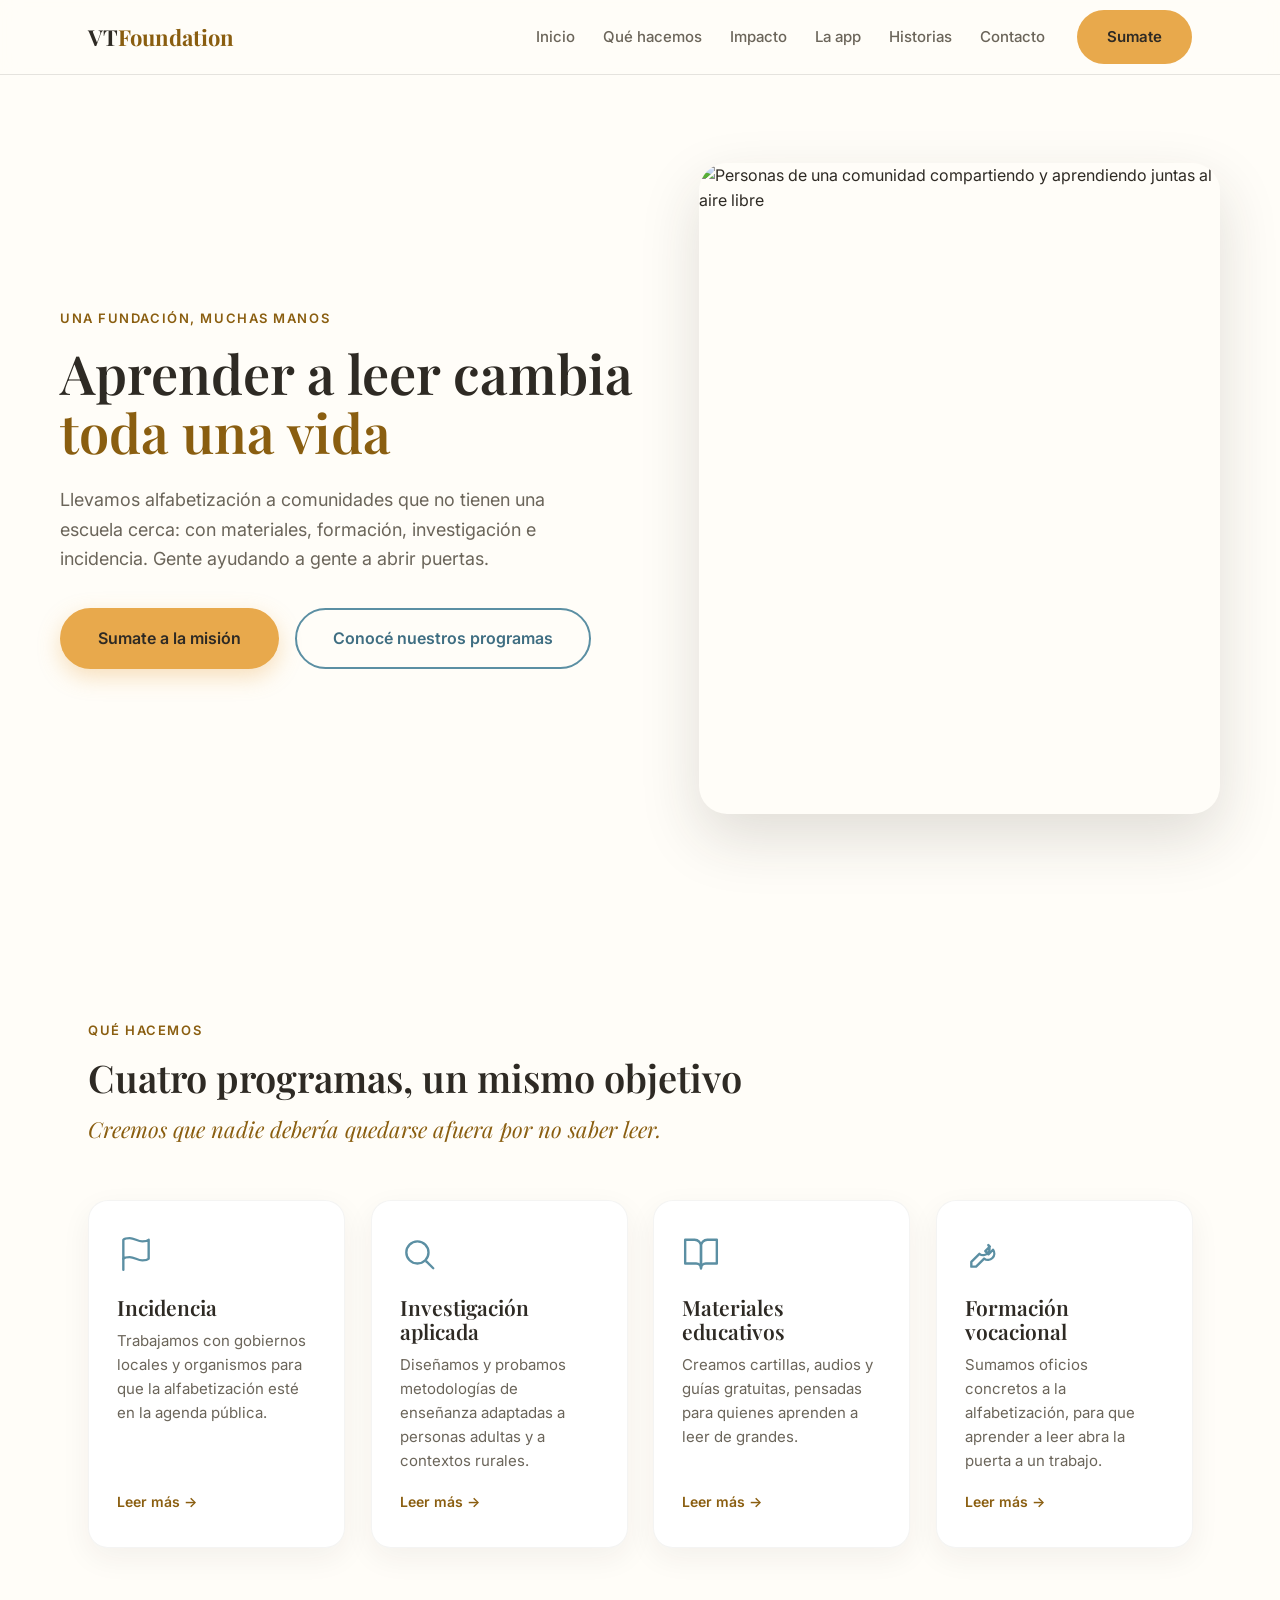
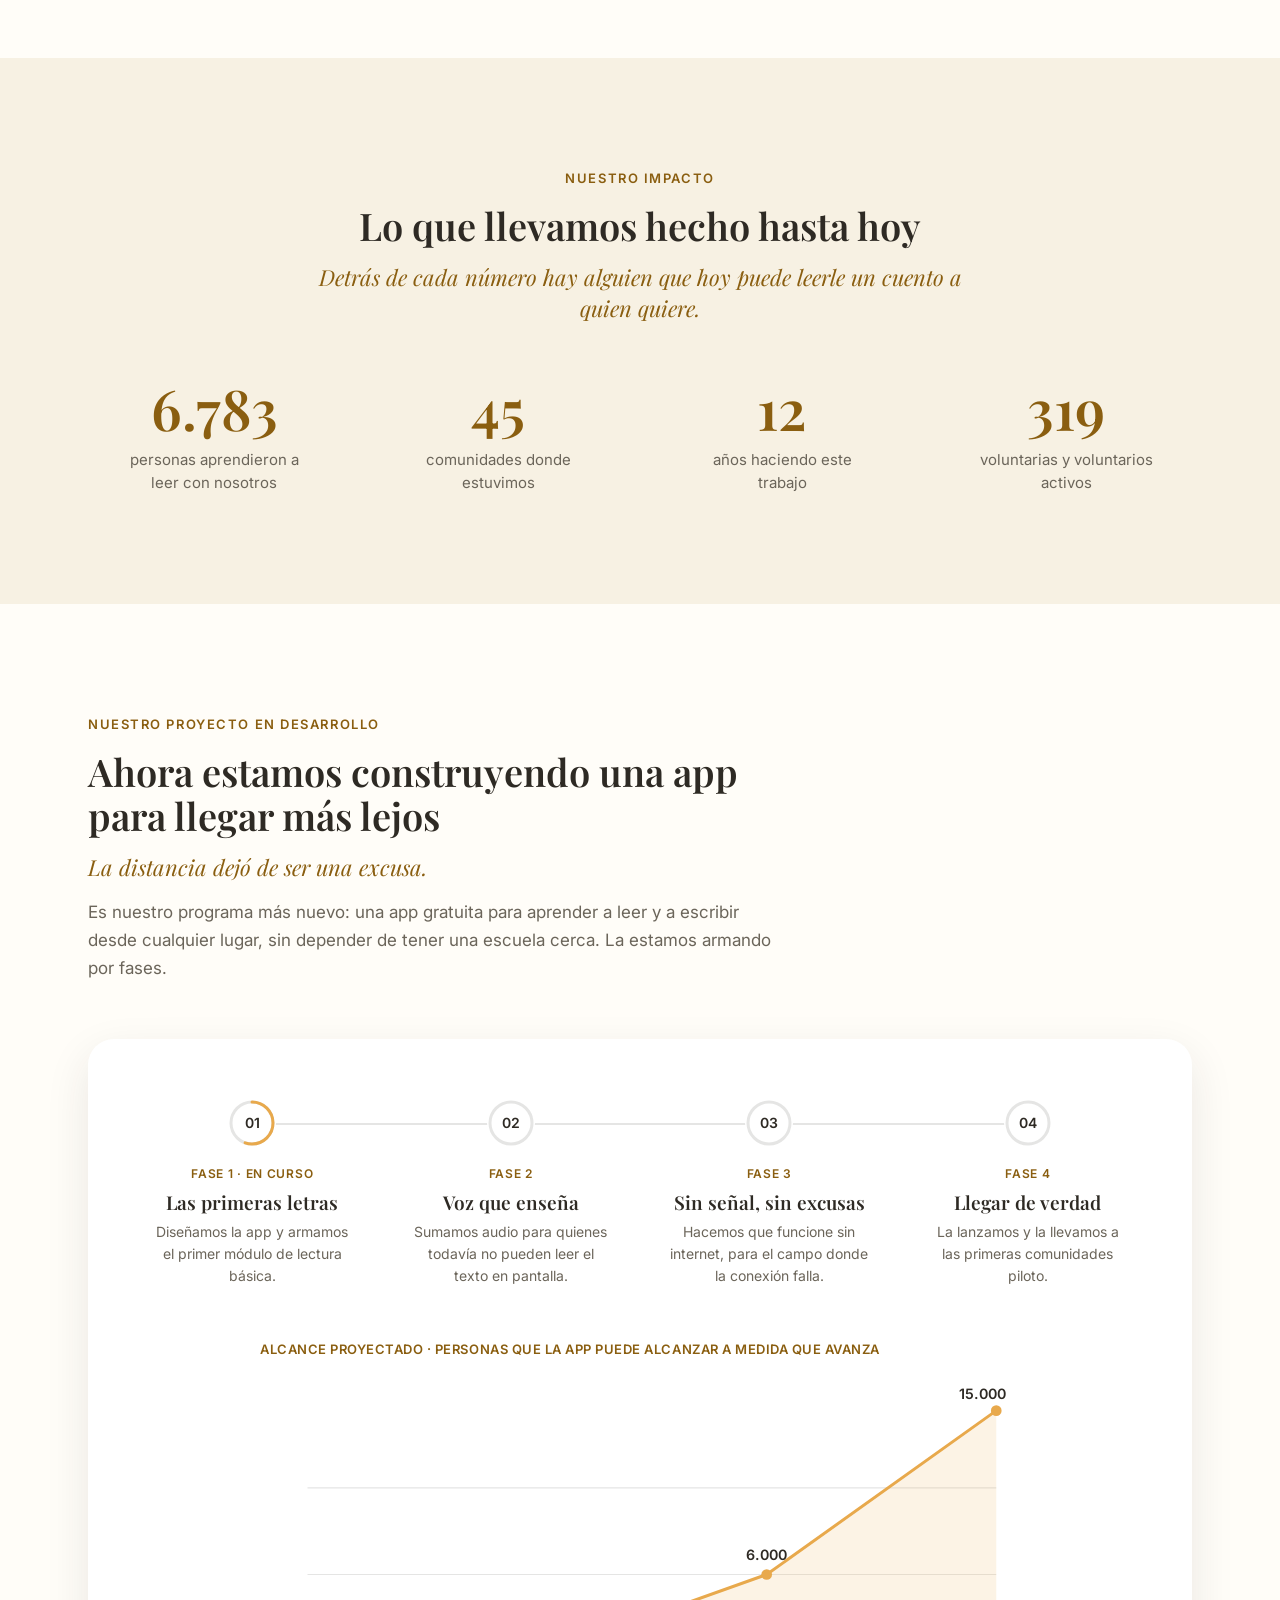
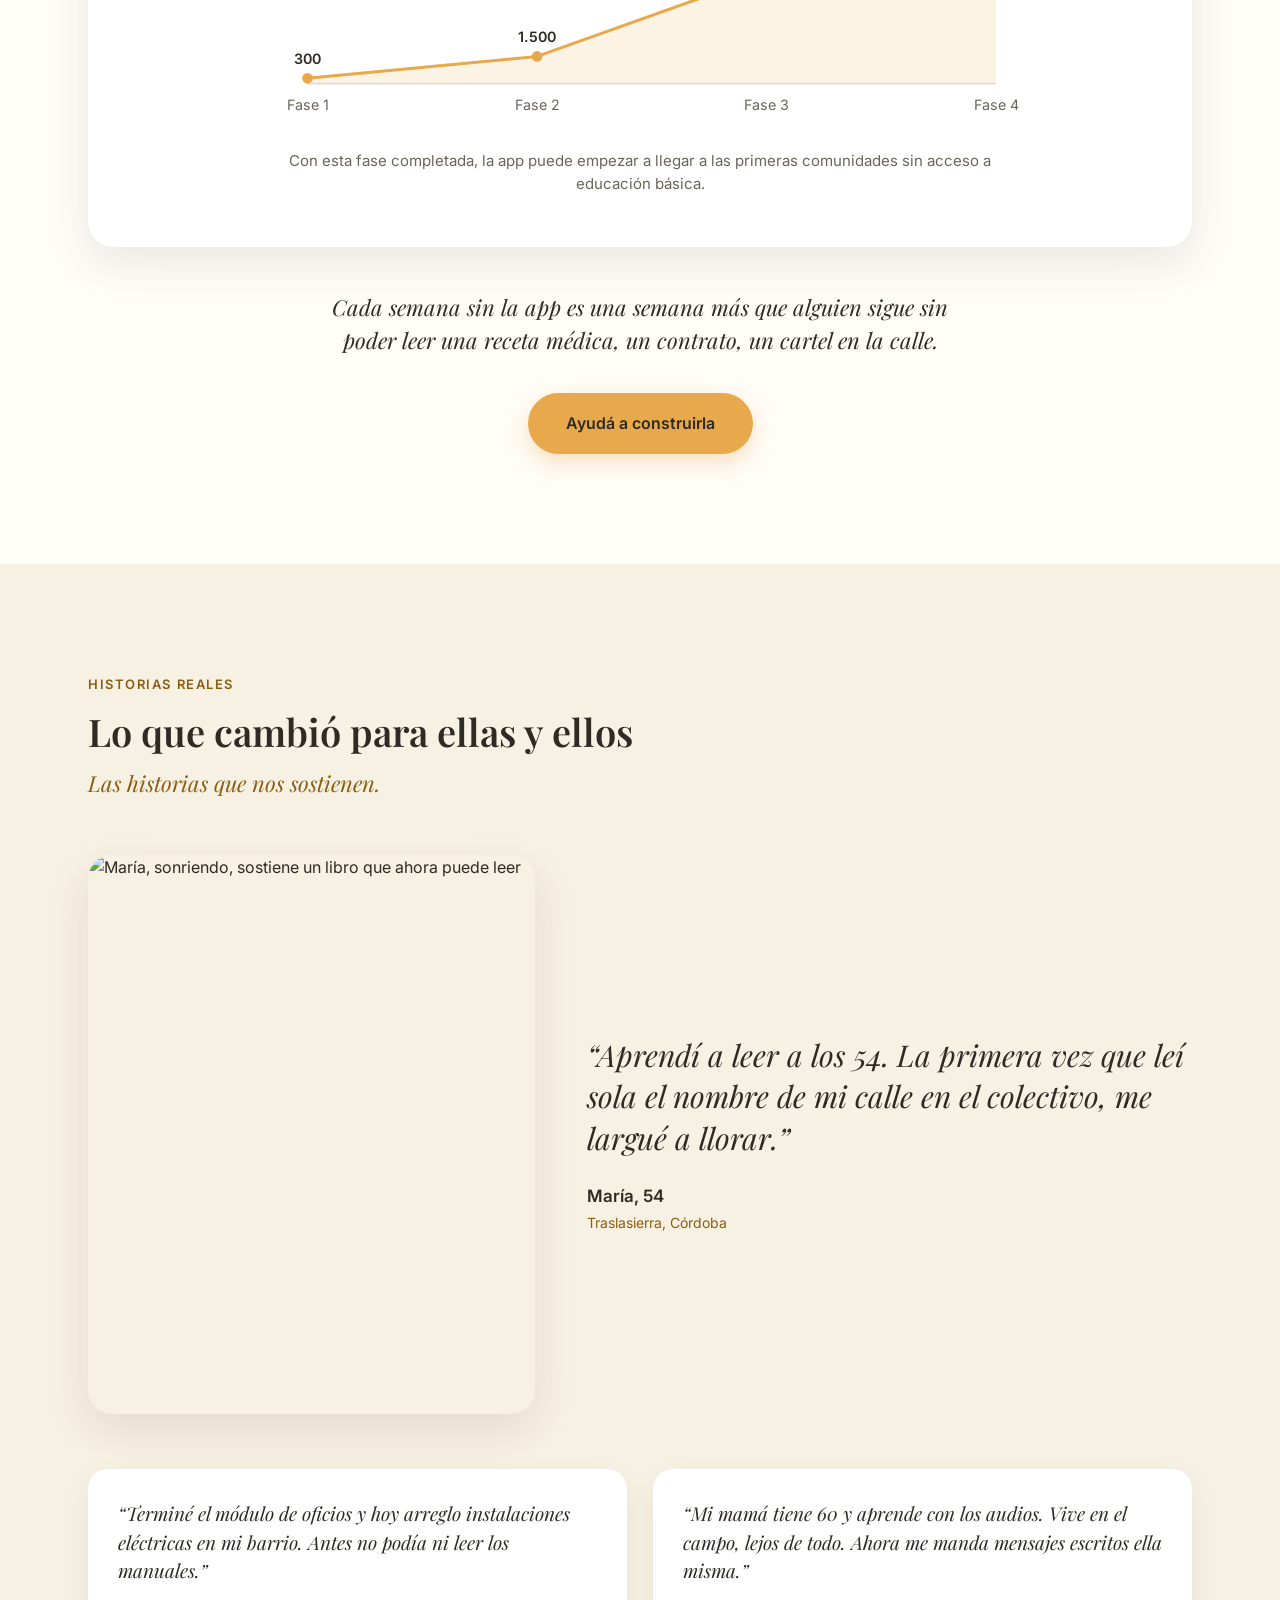
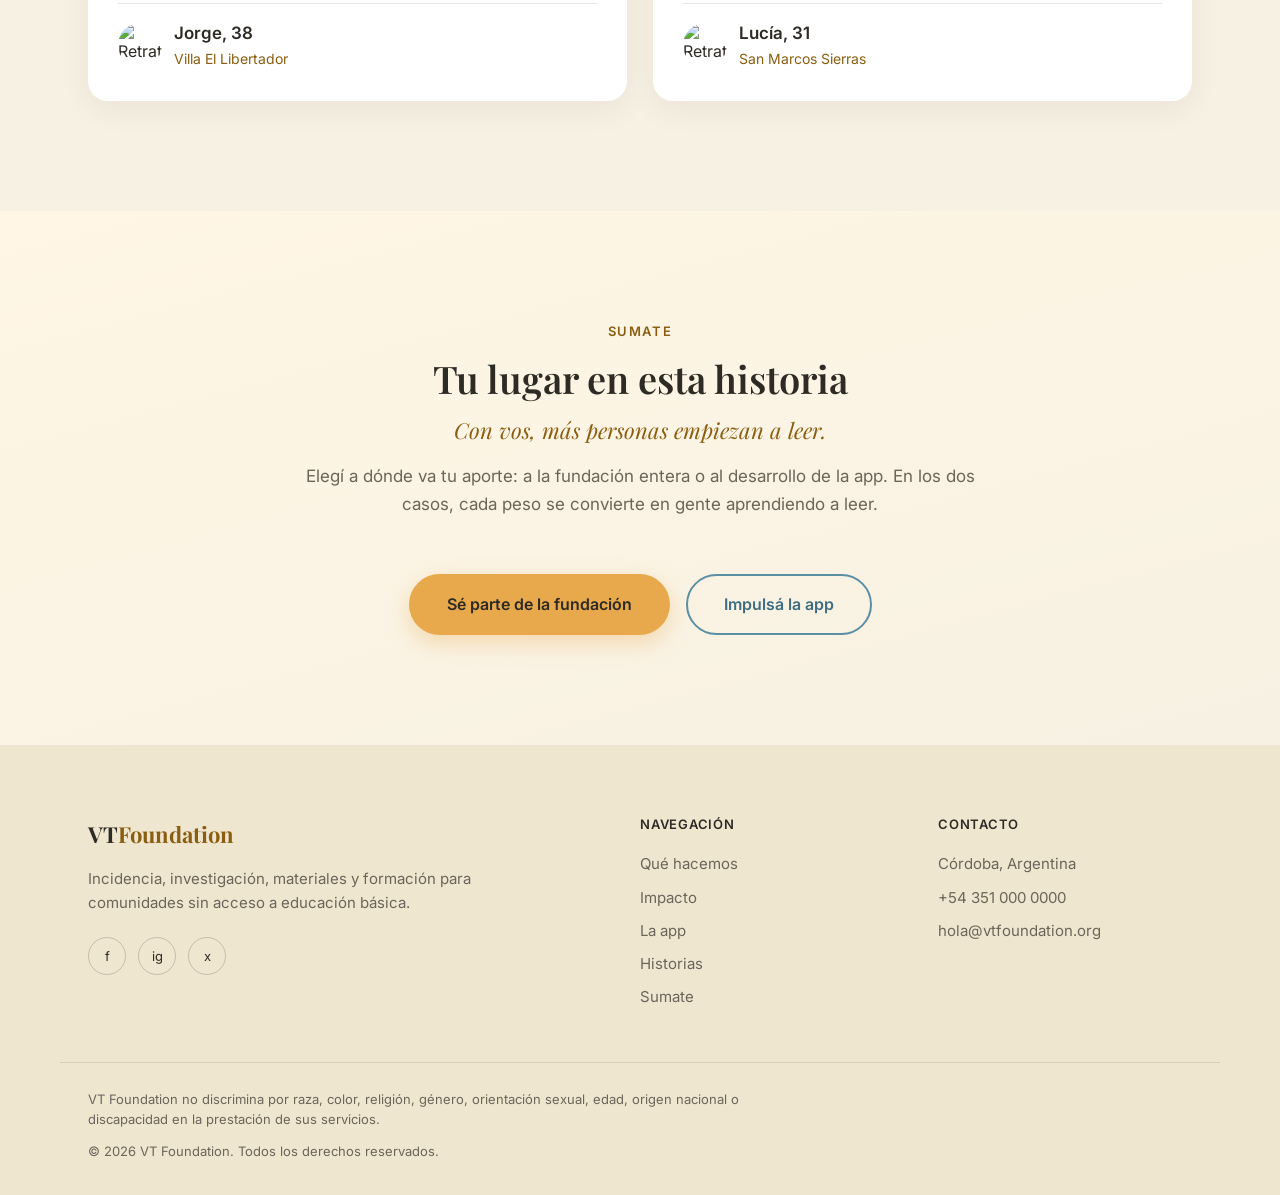
==== index.html @ 9e208f66 "commito disenio" ====
<!DOCTYPE html>
<html lang="es">
<head>
<meta charset="UTF-8">
<meta name="viewport" content="width=device-width, initial-scale=1.0">
<title>VT Foundation — Aprender a leer cambia toda una vida</title>
<link rel="preconnect" href="https://fonts.googleapis.com">
<link rel="preconnect" href="https://fonts.gstatic.com" crossorigin>
<link href="https://fonts.googleapis.com/css2?family=Playfair+Display:ital,wght@0,500;0,600;0,700;1,500;1,600&family=Inter:wght@400;500;600;700&display=swap" rel="stylesheet">
<link rel="stylesheet" href="style.css">
</head>
<body>

<header class="site-header">
  <div class="wrap header-inner">
    <a href="#inicio" class="logo">VT<span>Foundation</span></a>
    <nav class="main-nav">
      <a href="#inicio">Inicio</a>
      <a href="#que-hacemos">Qué hacemos</a>
      <a href="#impacto">Impacto</a>
      <a href="#app">La app</a>
      <a href="#historias">Historias</a>
      <a href="#contacto">Contacto</a>
    </nav>
    <a href="donar.html" class="btn btn-donate">Sumate</a>
    <button class="nav-toggle" aria-label="Abrir menú">☰</button>
  </div>
</header>

<main>

  <!-- 1 · HERO -->
  <section class="hero" id="inicio">
    <div class="wrap hero-inner">
      <div class="hero-text">
        <p class="eyebrow">una fundación, muchas manos</p>
        <h1>Aprender a leer cambia <span class="accent">toda una vida</span></h1>
        <p class="hero-sub">Llevamos alfabetización a comunidades que no tienen una escuela cerca: con materiales, formación, investigación e incidencia. Gente ayudando a gente a abrir puertas.</p>
        <div class="hero-actions">
          <a href="donar.html" class="btn btn-primary btn-lg">Sumate a la misión</a>
          <a href="#que-hacemos" class="btn btn-ghost btn-lg">Conocé nuestros programas</a>
        </div>
      </div>
      <div class="hero-media">
        <img src="https://images.unsplash.com/photo-1488521787991-ed7bbaae773c?auto=format&fit=crop&w=1100&q=80"
             alt="Personas de una comunidad compartiendo y aprendiendo juntas al aire libre">
      </div>
    </div>
  </section>

  <!-- 2 · LOS 4 PILARES -->
  <section class="section programs" id="que-hacemos">
    <div class="wrap">
      <div class="section-head" data-reveal>
        <p class="eyebrow">qué hacemos</p>
        <h2>Cuatro programas, un mismo objetivo</h2>
        <p class="section-affirm">Creemos que nadie debería quedarse afuera por no saber leer.</p>
      </div>

      <div class="card-grid">
        <article class="card c-incidencia" data-reveal>
          <span class="card-icon" aria-hidden="true">
            <svg viewBox="0 0 24 24"><path d="M4 15s1-1 4-1 5 2 8 2 4-1 4-1V3s-1 1-4 1-5-2-8-2-4 1-4 1z"/><line x1="4" y1="22" x2="4" y2="15"/></svg>
          </span>
          <h3>Incidencia</h3>
          <p>Trabajamos con gobiernos locales y organismos para que la alfabetización esté en la agenda pública.</p>
          <a href="#" class="read-more">Leer más →</a>
        </article>

        <article class="card c-investigacion" data-reveal>
          <span class="card-icon" aria-hidden="true">
            <svg viewBox="0 0 24 24"><circle cx="11" cy="11" r="7"/><line x1="21" y1="21" x2="16.65" y2="16.65"/></svg>
          </span>
          <h3>Investigación aplicada</h3>
          <p>Diseñamos y probamos metodologías de enseñanza adaptadas a personas adultas y a contextos rurales.</p>
          <a href="#" class="read-more">Leer más →</a>
        </article>

        <article class="card c-materiales" data-reveal>
          <span class="card-icon" aria-hidden="true">
            <svg viewBox="0 0 24 24"><path d="M2 3h6a4 4 0 0 1 4 4v14a3 3 0 0 0-3-3H2z"/><path d="M22 3h-6a4 4 0 0 0-4 4v14a3 3 0 0 1 3-3h7z"/></svg>
          </span>
          <h3>Materiales educativos</h3>
          <p>Creamos cartillas, audios y guías gratuitas, pensadas para quienes aprenden a leer de grandes.</p>
          <a href="#" class="read-more">Leer más →</a>
        </article>

        <article class="card c-formacion" data-reveal>
          <span class="card-icon" aria-hidden="true">
            <svg viewBox="0 0 24 24"><path d="M14.7 6.3a4 4 0 0 1-5.6 5.6L4 17v3h3l5.1-5.1a4 4 0 0 0 5.6-5.6l-2.9 2.9-2-2 2.9-2.9z"/></svg>
          </span>
          <h3>Formación vocacional</h3>
          <p>Sumamos oficios concretos a la alfabetización, para que aprender a leer abra la puerta a un trabajo.</p>
          <a href="#" class="read-more">Leer más →</a>
        </article>
      </div>
    </div>
  </section>

  <!-- 3 · IMPACTO GENERAL -->
  <section class="section impact alt" id="impacto">
    <div class="wrap">
      <div class="section-head center" data-reveal>
        <p class="eyebrow">nuestro impacto</p>
        <h2>Lo que llevamos hecho hasta hoy</h2>
        <p class="section-affirm">Detrás de cada número hay alguien que hoy puede leerle un cuento a quien quiere.</p>
      </div>

      <div class="stats-grid" data-stats>
        <div class="stat" data-reveal>
          <span class="stat-num" data-count-to="6800">0</span>
          <span class="stat-label">personas aprendieron a leer con nosotros</span>
        </div>
        <div class="stat" data-reveal>
          <span class="stat-num" data-count-to="45">0</span>
          <span class="stat-label">comunidades donde estuvimos</span>
        </div>
        <div class="stat" data-reveal>
          <span class="stat-num" data-count-to="12">0</span>
          <span class="stat-label">años haciendo este trabajo</span>
        </div>
        <div class="stat" data-reveal>
          <span class="stat-num" data-count-to="320">0</span>
          <span class="stat-label">voluntarias y voluntarios activos</span>
        </div>
      </div>
    </div>
  </section>

  <!-- 4 · LA APP EN DESARROLLO -->
  <section class="section app-project" id="app">
    <div class="wrap">
      <div class="section-head" data-reveal>
        <p class="eyebrow">nuestro proyecto en desarrollo</p>
        <h2>Ahora estamos construyendo una app para llegar más lejos</h2>
        <p class="section-affirm">La distancia dejó de ser una excusa.</p>
        <p class="section-lead">Es nuestro programa más nuevo: una app gratuita para aprender a leer y a escribir desde cualquier lugar, sin depender de tener una escuela cerca. La estamos armando por fases.</p>
      </div>

      <div class="app-panel" data-reveal>
        <div class="roadmap" data-roadmap>
          <article class="phase active">
            <div class="node">
              <svg class="node-ring" viewBox="0 0 48 48" aria-hidden="true">
                <circle class="node-track" cx="24" cy="24" r="21"></circle>
                <circle class="node-ring-progress" cx="24" cy="24" r="21" data-node-progress="55"></circle>
              </svg>
              <span class="node-num">01</span>
            </div>
            <div class="phase-body">
              <span class="phase-kicker">Fase 1 · en curso</span>
              <h3>Las primeras letras</h3>
              <p>Diseñamos la app y armamos el primer módulo de lectura básica.</p>
            </div>
          </article>
          <article class="phase">
            <div class="node">
              <svg class="node-ring" viewBox="0 0 48 48" aria-hidden="true">
                <circle class="node-track" cx="24" cy="24" r="21"></circle>
                <circle class="node-ring-progress" cx="24" cy="24" r="21" data-node-progress="0"></circle>
              </svg>
              <span class="node-num">02</span>
            </div>
            <div class="phase-body">
              <span class="phase-kicker">Fase 2</span>
              <h3>Voz que enseña</h3>
              <p>Sumamos audio para quienes todavía no pueden leer el texto en pantalla.</p>
            </div>
          </article>
          <article class="phase">
            <div class="node">
              <svg class="node-ring" viewBox="0 0 48 48" aria-hidden="true">
                <circle class="node-track" cx="24" cy="24" r="21"></circle>
                <circle class="node-ring-progress" cx="24" cy="24" r="21" data-node-progress="0"></circle>
              </svg>
              <span class="node-num">03</span>
            </div>
            <div class="phase-body">
              <span class="phase-kicker">Fase 3</span>
              <h3>Sin señal, sin excusas</h3>
              <p>Hacemos que funcione sin internet, para el campo donde la conexión falla.</p>
            </div>
          </article>
          <article class="phase">
            <div class="node">
              <svg class="node-ring" viewBox="0 0 48 48" aria-hidden="true">
                <circle class="node-track" cx="24" cy="24" r="21"></circle>
                <circle class="node-ring-progress" cx="24" cy="24" r="21" data-node-progress="0"></circle>
              </svg>
              <span class="node-num">04</span>
            </div>
            <div class="phase-body">
              <span class="phase-kicker">Fase 4</span>
              <h3>Llegar de verdad</h3>
              <p>La lanzamos y la llevamos a las primeras comunidades piloto.</p>
            </div>
          </article>
        </div>

        <div class="reach">
          <p class="reach-label">Alcance proyectado · personas que la app puede alcanzar a medida que avanza</p>
          <div class="reach-chart-wrap">
            <svg class="reach-chart" viewBox="0 0 640 300" role="img"
                 aria-label="Gráfico de alcance proyectado: la cantidad de personas potencialmente alcanzadas crece de la Fase 1 a la Fase 4, desde unas 300 hasta cerca de 15.000.">
              <line class="chart-grid" x1="40" y1="95"  x2="620" y2="95"></line>
              <line class="chart-grid" x1="40" y1="168" x2="620" y2="168"></line>
              <path class="chart-area" fill-opacity="0.14" d="M40 255.4 L233.33 237 L426.67 168 L620 30 L620 260 L40 260 Z"></path>
              <path class="chart-line" d="M40 255.4 L233.33 237 L426.67 168 L620 30"></path>
              <line class="chart-axis" x1="40" y1="260" x2="620" y2="260"></line>
              <circle class="chart-dot" cx="40"     cy="255.4" r="4.5"></circle>
              <circle class="chart-dot" cx="233.33" cy="237"   r="4.5"></circle>
              <circle class="chart-dot" cx="426.67" cy="168"   r="4.5"></circle>
              <circle class="chart-dot" cx="620"    cy="30"    r="4.5"></circle>
              <text class="chart-val" x="40"     y="243" text-anchor="middle">300</text>
              <text class="chart-val" x="233.33" y="225" text-anchor="middle">1.500</text>
              <text class="chart-val" x="426.67" y="156" text-anchor="middle">6.000</text>
              <text class="chart-val" x="628"    y="20"  text-anchor="end">15.000</text>
              <text class="chart-xlabel" x="40"     y="282" text-anchor="middle">Fase 1</text>
              <text class="chart-xlabel" x="233.33" y="282" text-anchor="middle">Fase 2</text>
              <text class="chart-xlabel" x="426.67" y="282" text-anchor="middle">Fase 3</text>
              <text class="chart-xlabel" x="620"    y="282" text-anchor="middle">Fase 4</text>
            </svg>
          </div>
          <p class="reach-human">Con esta fase completada, la app puede empezar a llegar a las primeras comunidades sin acceso a educación básica.</p>
        </div>
      </div>

      <p class="app-urgency" data-reveal>Cada semana sin la app es una semana más que alguien sigue sin poder leer una receta médica, un contrato, un cartel en la calle.</p>

      <div class="app-cta" data-reveal>
        <a href="donar.html?destino=app" class="btn btn-primary btn-lg">Ayudá a construirla</a>
      </div>
    </div>
  </section>

  <!-- 5 · HISTORIAS -->
  <section class="section stories alt" id="historias">
    <div class="wrap">
      <div class="section-head" data-reveal>
        <p class="eyebrow">historias reales</p>
        <h2>Lo que cambió para ellas y ellos</h2>
        <p class="section-affirm">Las historias que nos sostienen.</p>
      </div>

      <figure class="story-featured" data-reveal>
        <div class="story-photo">
          <img src="https://images.unsplash.com/photo-1544027993-37dbfe43562a?auto=format&fit=crop&w=800&q=80"
               alt="María, sonriendo, sostiene un libro que ahora puede leer">
        </div>
        <div class="story-quote">
          <blockquote>Aprendí a leer a los 54. La primera vez que leí sola el nombre de mi calle en el colectivo, me largué a llorar.</blockquote>
          <figcaption>
            <span class="story-name">María, 54</span>
            <span class="story-place">Traslasierra, Córdoba</span>
          </figcaption>
        </div>
      </figure>

      <div class="stories-grid">
        <figure class="story" data-reveal>
          <blockquote>Terminé el módulo de oficios y hoy arreglo instalaciones eléctricas en mi barrio. Antes no podía ni leer los manuales.</blockquote>
          <figcaption>
            <img class="story-avatar" src="https://randomuser.me/api/portraits/men/32.jpg" alt="Retrato de Jorge">
            <span><span class="story-name">Jorge, 38</span><br><span class="story-place">Villa El Libertador</span></span>
          </figcaption>
        </figure>
        <figure class="story" data-reveal>
          <blockquote>Mi mamá tiene 60 y aprende con los audios. Vive en el campo, lejos de todo. Ahora me manda mensajes escritos ella misma.</blockquote>
          <figcaption>
            <img class="story-avatar" src="https://randomuser.me/api/portraits/women/44.jpg" alt="Retrato de Lucía">
            <span><span class="story-name">Lucía, 31</span><br><span class="story-place">San Marcos Sierras</span></span>
          </figcaption>
        </figure>
      </div>
    </div>
  </section>

  <!-- 6 · DONACIÓN -->
  <section class="section donate-invite" id="donar">
    <div class="wrap">
      <div class="section-head center" data-reveal>
        <p class="eyebrow">sumate</p>
        <h2>Tu lugar en esta historia</h2>
        <p class="section-affirm">Con vos, más personas empiezan a leer.</p>
        <p class="section-lead">Elegí a dónde va tu aporte: a la fundación entera o al desarrollo de la app. En los dos casos, cada peso se convierte en gente aprendiendo a leer.</p>
      </div>
      <div class="donate-choices" data-reveal>
        <a href="donar.html?destino=general" class="btn btn-primary btn-lg">Sé parte de la fundación</a>
        <a href="donar.html?destino=app" class="btn btn-ghost btn-lg">Impulsá la app</a>
      </div>
    </div>
  </section>

</main>

<footer class="site-footer" id="contacto">
  <div class="wrap footer-grid">
    <div class="footer-brand">
      <span class="logo">VT<span>Foundation</span></span>
      <p>Incidencia, investigación, materiales y formación para comunidades sin acceso a educación básica.</p>
      <div class="social-row">
        <a href="#" aria-label="Facebook">f</a>
        <a href="#" aria-label="Instagram">ig</a>
        <a href="#" aria-label="X">x</a>
      </div>
    </div>
    <div class="footer-col">
      <h4>Navegación</h4>
      <ul>
        <li><a href="#que-hacemos">Qué hacemos</a></li>
        <li><a href="#impacto">Impacto</a></li>
        <li><a href="#app">La app</a></li>
        <li><a href="#historias">Historias</a></li>
        <li><a href="donar.html">Sumate</a></li>
      </ul>
    </div>
    <div class="footer-col">
      <h4>Contacto</h4>
      <ul>
        <li>Córdoba, Argentina</li>
        <li>+54 351 000 0000</li>
        <li>hola@vtfoundation.org</li>
      </ul>
    </div>
  </div>
  <div class="wrap footer-bottom">
    <p class="legal">VT Foundation no discrimina por raza, color, religión, género, orientación sexual, edad, origen nacional o discapacidad en la prestación de sus servicios.</p>
    <p class="copyright">© 2026 VT Foundation. Todos los derechos reservados.</p>
  </div>
</footer>

<script src="script.js"></script>
<script src="reveal.js"></script>
</body>
</html>
---- style.css ----
:root{
  /* Paleta "Amanecer" */
  --bg:#FFFDF8;          /* blanco cálido / marfil */
  --bg-2:#F7F1E3;        /* beige suave */
  --footer:#EFE6D0;      /* beige un poco más profundo (sigue siendo claro) */
  --gold:#E8A94C;        /* acento principal */
  --gold-deep:#8A5E10;   /* dorado oscurecido, AA para texto pequeño sobre claro */
  --blue:#5B8FA3;        /* acento secundario */
  --blue-deep:#3F6E82;   /* celeste oscurecido, AA para texto/botones */
  --text:#2E2A24;        /* marrón oscuro cálido */
  --text-2:#6B655A;      /* texto secundario */
  --line:rgba(46,42,36,0.12);
  --shadow-sm:0 10px 30px rgba(46,42,36,0.06);
  --shadow-md:0 16px 44px rgba(46,42,36,0.10);
  --shadow-lg:0 24px 60px rgba(46,42,36,0.15);

  --serif:"Playfair Display", Georgia, serif;
  --sans:"Inter", system-ui, sans-serif;
}

*{box-sizing:border-box; margin:0; padding:0;}

html{scroll-behavior:smooth;}

body{
  background:var(--bg);
  color:var(--text);
  font-family:var(--sans);
  font-size:16px;
  line-height:1.55;
  -webkit-font-smoothing:antialiased;
}

.wrap{
  max-width:1160px;
  margin:0 auto;
  padding:0 28px;
}

a{color:inherit; text-decoration:none;}

h1,h2,h3,h4{
  font-family:var(--serif);
  color:var(--text);
  line-height:1.15;
  font-weight:600;
}

img{max-width:100%;}

.eyebrow{
  font-family:var(--sans);
  font-size:13px;
  font-weight:600;
  letter-spacing:0.12em;
  text-transform:uppercase;
  color:var(--gold-deep);
  margin-bottom:16px;
}

/* -------- BOTONES -------- */
.btn{
  display:inline-block;
  font-family:var(--sans);
  font-weight:600;
  font-size:15px;
  padding:13px 28px;
  border-radius:999px;
  border:2px solid transparent;
  cursor:pointer;
  transition:transform .2s ease, background .2s ease, color .2s ease, box-shadow .2s ease;
}
.btn-primary{
  background:var(--gold);
  color:var(--text);
  box-shadow:0 8px 22px rgba(232,169,76,0.35);
}
.btn-primary:hover{background:#dc9a3a; transform:translateY(-2px);}
.btn-ghost{
  background:transparent;
  border-color:var(--blue);
  color:var(--blue-deep);
}
.btn-ghost:hover{background:var(--blue); color:#fff; border-color:var(--blue);}
.btn-donate{background:var(--gold); color:var(--text);}
.btn-donate:hover{background:#dc9a3a;}
.btn-lg{font-size:16px; padding:16px 36px;}

/* -------- HEADER -------- */
.site-header{
  position:sticky; top:0; z-index:50;
  background:rgba(255,253,248,0.88);
  backdrop-filter:blur(10px);
  border-bottom:1px solid var(--line);
}
.header-inner{
  display:flex; align-items:center; gap:32px;
  height:74px;
}
.logo{
  font-family:var(--serif);
  font-weight:700;
  font-size:22px;
  color:var(--text);
  white-space:nowrap;
}
.logo span{color:var(--gold-deep);}
.main-nav{
  display:flex; gap:28px;
  margin-left:auto;
  font-size:15px;
  font-weight:500;
}
.main-nav a{color:var(--text-2); padding:4px 0;}
.main-nav a:hover{color:var(--gold-deep);}
.nav-toggle{
  display:none;
  background:none; border:none;
  font-size:22px; color:var(--text);
  cursor:pointer;
}

/* -------- SECCIONES -------- */
.section{padding:110px 0;}
.section.alt{background:var(--bg-2);}
.section h2{
  font-size:38px;
  margin-bottom:14px;
}
.section-head{max-width:700px; margin-bottom:56px;}
.section-head.center{margin-left:auto; margin-right:auto; text-align:center;}
.section-affirm{
  font-family:var(--serif);
  font-style:italic;
  font-size:22px;
  line-height:1.4;
  color:var(--gold-deep);
}
.section-lead{
  font-size:17px;
  color:var(--text-2);
  line-height:1.65;
  margin-top:16px;
}

/* -------- HERO -------- */
.hero{background:var(--bg);}
.hero-inner{
  display:grid;
  grid-template-columns:1.05fr 0.95fr;
  gap:64px;
  align-items:center;
  padding:88px 0 96px;
}
.hero h1{
  font-size:54px;
  line-height:1.08;
  margin-bottom:24px;
}
.hero h1 .accent{color:var(--gold-deep);}
.hero-sub{
  font-size:18px;
  color:var(--text-2);
  line-height:1.65;
  max-width:520px;
  margin-bottom:34px;
}
.hero-actions{display:flex; gap:16px; flex-wrap:wrap;}
.hero-media img{
  width:100%;
  border-radius:28px;
  box-shadow:var(--shadow-lg);
  aspect-ratio:4/5;
  object-fit:cover;
  display:block;
}

/* -------- 4 PILARES -------- */
.card-grid{
  display:grid;
  grid-template-columns:repeat(4,1fr);
  gap:26px;
}
.card{
  background:#fff;
  border:1px solid rgba(46,42,36,0.05);
  border-radius:20px;
  padding:34px 28px;
  box-shadow:var(--shadow-sm);
  display:flex;
  flex-direction:column;
  transition:transform .2s ease, box-shadow .2s ease;
}
.card:hover{transform:translateY(-4px); box-shadow:var(--shadow-md);}
.card-icon{color:var(--blue); margin-bottom:22px; line-height:0;}
.card-icon svg{
  width:38px; height:38px;
  fill:none;
  stroke:currentColor;
  stroke-width:1.5;
  stroke-linecap:round;
  stroke-linejoin:round;
}
.card h3{font-size:21px; margin-bottom:10px;}
.card p{
  font-size:15px;
  color:var(--text-2);
  line-height:1.6;
  flex-grow:1;
  margin-bottom:18px;
}
.read-more{
  font-family:var(--sans);
  font-size:14px;
  font-weight:600;
  color:var(--gold-deep);
}
.read-more:hover{color:var(--text);}

/* -------- IMPACTO -------- */
.stats-grid{
  display:grid;
  grid-template-columns:repeat(4,1fr);
  gap:32px;
}
.stat{text-align:center;}
.stat-num{
  display:block;
  font-family:var(--serif);
  font-size:56px;
  font-weight:600;
  line-height:1;
  color:var(--gold-deep);
  font-variant-numeric:tabular-nums;
  margin-bottom:12px;
}
.stat-label{
  display:block;
  font-size:15px;
  color:var(--text-2);
  max-width:20ch;
  margin:0 auto;
}

/* -------- APP EN DESARROLLO -------- */
.app-panel{
  background:#fff;
  border-radius:26px;
  padding:52px 46px;
  box-shadow:var(--shadow-md);
  margin-top:8px;
}
.app-panel .roadmap{margin:8px 0 0;}
.app-panel .reach{margin-top:52px;}

/* timeline */
.roadmap{
  position:relative;
  display:grid;
  grid-template-columns:repeat(4,1fr);
  gap:22px;
}
.roadmap::before{
  content:"";
  position:absolute;
  top:24px;
  left:12.5%; right:12.5%;
  height:2px;
  background:var(--line);
  z-index:0;
}
.phase{position:relative; z-index:1; text-align:center;}
.node{
  position:relative;
  width:48px; height:48px;
  margin:0 auto 18px;
  background:#fff;      /* enmascara la línea (fondo del panel) */
  border-radius:50%;
}
.node-ring{width:48px; height:48px; transform:rotate(-90deg);}
.node-track{fill:none; stroke:var(--line); stroke-width:3;}
.node-ring-progress{
  fill:none;
  stroke:var(--blue);
  stroke-width:3;
  stroke-linecap:round;
  transition:stroke-dashoffset 1.8s ease-out;
}
.phase.active .node-ring-progress{stroke:var(--gold);}
.node-num{
  position:absolute; inset:0;
  display:flex; align-items:center; justify-content:center;
  font-family:var(--sans);
  font-weight:600;
  font-size:14px;
  color:var(--text);
}
.phase.active .node::before{
  content:"";
  position:absolute; inset:-5px;
  border-radius:50%;
  border:2px solid var(--gold);
  opacity:0;
  animation:node-pulse 2.4s ease-out infinite;
}
@keyframes node-pulse{
  0%   {transform:scale(0.9); opacity:0.55;}
  70%  {transform:scale(1.22); opacity:0;}
  100% {transform:scale(1.22); opacity:0;}
}
.phase-kicker{
  display:block;
  font-family:var(--sans);
  font-size:12px;
  font-weight:600;
  letter-spacing:0.06em;
  text-transform:uppercase;
  color:var(--gold-deep);
  margin-bottom:8px;
}
.phase h3{font-size:19px; margin-bottom:8px;}
.phase-body p{
  font-size:14px;
  color:var(--text-2);
  line-height:1.55;
  margin:0 auto;
  max-width:22ch;
}

/* gráfico de alcance */
.reach{max-width:760px; margin:0 auto;}
.reach-label{
  font-family:var(--sans);
  font-size:13px;
  font-weight:600;
  letter-spacing:0.04em;
  text-transform:uppercase;
  color:var(--gold-deep);
  margin-bottom:16px;
}
.reach-chart-wrap{overflow-x:auto;}
.reach-chart{width:100%; height:auto; display:block; min-width:420px;}
.chart-grid{stroke:var(--line); stroke-width:1;}
.chart-axis{stroke:var(--line); stroke-width:1.5;}
.chart-area{fill:var(--gold); opacity:0; transition:opacity 1.8s ease-out;}
.reach-chart.drawn .chart-area{opacity:1;}
.chart-line{
  fill:none;
  stroke:var(--gold);
  stroke-width:2.5;
  stroke-linecap:round;
  stroke-linejoin:round;
  transition:stroke-dashoffset 1.8s ease-out;
}
.chart-dot{fill:var(--gold); opacity:0; transition:opacity .7s ease-out .5s;}
.reach-chart.drawn .chart-dot{opacity:1;}
.chart-val{
  font-family:var(--sans);
  font-weight:600;
  font-size:12px;
  fill:var(--text);
  opacity:0;
  transition:opacity .7s ease-out .7s;
}
.reach-chart.drawn .chart-val{opacity:1;}
.chart-xlabel{font-family:var(--sans); font-size:12px; fill:var(--text-2);}
.reach-human{font-size:15px; color:var(--text-2); margin-top:18px; text-align:center;}

.app-urgency{
  max-width:640px;
  margin:44px auto 0;
  font-family:var(--serif);
  font-style:italic;
  font-size:22px;
  line-height:1.5;
  color:var(--text);
  text-align:center;
}
.app-cta{text-align:center; margin-top:36px;}

/* -------- HISTORIAS / TESTIMONIOS -------- */
.story-featured{
  display:grid;
  grid-template-columns:0.85fr 1.15fr;
  gap:52px;
  align-items:center;
  margin-bottom:56px;
}
.story-photo img{
  width:100%;
  border-radius:24px;
  box-shadow:var(--shadow-md);
  aspect-ratio:4/5;
  object-fit:cover;
  display:block;
}
.story-quote blockquote{
  font-family:var(--serif);
  font-style:italic;
  font-size:30px;
  line-height:1.38;
  color:var(--text);
  margin-bottom:24px;
}
.story-quote blockquote::before{content:"“";}
.story-quote blockquote::after{content:"”";}
.story-quote figcaption{display:flex; flex-direction:column; gap:3px;}
.story-name{font-weight:600; font-size:17px; color:var(--text);}
.story-place{font-size:14px; color:var(--gold-deep);}

.stories-grid{display:grid; grid-template-columns:1fr 1fr; gap:26px;}
.story{
  background:#fff;
  border-radius:20px;
  padding:30px 30px;
  box-shadow:var(--shadow-sm);
  display:flex;
  flex-direction:column;
  gap:18px;
}
.story blockquote{
  font-family:var(--serif);
  font-style:italic;
  font-size:19px;
  line-height:1.5;
  color:var(--text);
}
.story blockquote::before{content:"“";}
.story blockquote::after{content:"”";}
.story figcaption{
  display:flex; align-items:center; gap:12px;
  border-top:1px solid var(--line);
  padding-top:16px;
}
.story-avatar{
  width:44px; height:44px;
  border-radius:50%;
  object-fit:cover;
  flex-shrink:0;
}

/* -------- DONACIÓN (invitación en home) -------- */
.donate-invite{
  background:linear-gradient(165deg, #FFF6E4 0%, var(--bg-2) 100%);
}
.donate-choices{
  display:flex; gap:16px;
  justify-content:center;
  flex-wrap:wrap;
}

/* -------- FOOTER (claro) -------- */
.site-footer{
  background:var(--footer);
  color:var(--text);
  padding:72px 0 34px;
}
.footer-grid{
  display:grid;
  grid-template-columns:2fr 1fr 1fr;
  gap:44px;
}
.footer-brand .logo{color:var(--text);}
.footer-brand .logo span{color:var(--gold-deep);}
.footer-brand p{
  max-width:420px;
  margin:16px 0 22px;
  font-size:15px;
  color:var(--text-2);
  line-height:1.6;
}
.footer-col h4{
  font-family:var(--sans);
  font-size:13px;
  font-weight:600;
  letter-spacing:0.06em;
  text-transform:uppercase;
  color:var(--text);
  margin-bottom:16px;
}
.footer-col ul{list-style:none;}
.footer-col li{font-size:15px; color:var(--text-2); padding:5px 0;}
.footer-col a{color:var(--text-2);}
.footer-col a:hover{color:var(--gold-deep);}
.social-row{display:flex; gap:12px;}
.social-row a{
  width:38px; height:38px;
  border:1px solid rgba(46,42,36,0.22);
  border-radius:50%;
  display:flex; align-items:center; justify-content:center;
  font-size:13px;
  color:var(--text);
}
.social-row a:hover{background:var(--gold); border-color:var(--gold); color:var(--text);}
.footer-bottom{
  margin-top:48px;
  padding-top:26px;
  border-top:1px solid var(--line);
}
.legal{font-size:13px; color:var(--text-2); max-width:660px; margin:0 0 12px; line-height:1.55;}
.copyright{font-size:13px; color:var(--text-2);}

/* ============ PÁGINA DE DONACIÓN ============ */
.donate-hero{
  background:var(--bg-2);
  padding:80px 0 48px;
  text-align:center;
}
.donate-hero h1{font-size:44px; margin-bottom:16px;}
.donate-hero p{font-size:18px; color:var(--text-2); max-width:520px; margin:0 auto; line-height:1.6;}

.donate-section{background:var(--bg); padding:56px 0 100px;}
.donate-card{
  max-width:580px;
  margin:0 auto;
  background:#fff;
  border-radius:22px;
  padding:44px 40px;
  box-shadow:var(--shadow-md);
}
.donate-step{
  display:block;
  font-family:var(--sans);
  font-size:13px;
  font-weight:600;
  letter-spacing:0.04em;
  text-transform:uppercase;
  color:var(--gold-deep);
  margin-bottom:14px;
}

/* destino */
.dest-toggle{display:grid; grid-template-columns:1fr 1fr; gap:12px; margin-bottom:28px;}
.dest-btn{
  text-align:left;
  background:var(--bg);
  border:2px solid var(--line);
  border-radius:14px;
  padding:16px 18px;
  cursor:pointer;
  transition:border-color .15s ease, background .15s ease;
}
.dest-btn:hover{border-color:var(--blue);}
.dest-btn[aria-pressed="true"]{border-color:var(--gold); background:#FFF6E4;}
.dest-title{display:block; font-weight:600; font-size:15px; color:var(--text); margin-bottom:3px;}
.dest-desc{display:block; font-size:12.5px; color:var(--text-2);}

/* frecuencia */
.freq-toggle{
  display:inline-flex;
  background:var(--bg-2);
  border-radius:999px;
  padding:5px;
  gap:4px;
  margin-bottom:8px;
}
.freq-btn{
  border:none;
  background:transparent;
  font-family:var(--sans);
  font-weight:600;
  font-size:14px;
  color:var(--text-2);
  padding:10px 24px;
  border-radius:999px;
  cursor:pointer;
  transition:background .15s ease, color .15s ease;
}
.freq-btn[aria-pressed="true"]{background:var(--gold); color:var(--text);}
.freq-hint{font-size:13px; color:var(--text-2); margin-bottom:28px;}

/* montos */
.amount-grid{display:grid; grid-template-columns:repeat(3,1fr); gap:12px; margin-bottom:16px;}
.amount-btn{
  font-family:var(--serif);
  font-size:22px;
  color:var(--text);
  background:var(--bg);
  border:2px solid var(--line);
  border-radius:14px;
  padding:20px 8px;
  cursor:pointer;
  transition:all .15s ease;
}
.amount-btn:hover{border-color:var(--blue);}
.amount-btn.selected{background:var(--gold); border-color:var(--gold); color:var(--text);}
.amount-btn.other{font-family:var(--sans); font-size:15px; font-weight:600;}

#custom-amount-wrap{display:none; position:relative; margin-bottom:16px;}
#custom-amount-wrap.show{display:block;}
#custom-amount-wrap::before{
  content:"$";
  position:absolute; left:18px; top:50%;
  transform:translateY(-50%);
  color:var(--text-2);
}
#custom-amount{
  width:100%;
  font-family:var(--serif);
  font-size:20px;
  padding:15px 16px 15px 32px;
  border:2px solid var(--line);
  border-radius:14px;
  background:var(--bg);
  color:var(--text);
}
#custom-amount:focus{outline:none; border-color:var(--gold);}

.impact-line{min-height:20px; font-size:14px; color:var(--blue-deep); margin-bottom:30px;}
.impact-line strong{color:var(--text);}

/* email */
.field{margin-bottom:26px;}
.field label{display:block; font-size:14px; font-weight:600; color:var(--text); margin-bottom:8px;}
.field .optional{font-weight:400; color:var(--text-2); font-size:12.5px;}
.field input[type="email"]{
  width:100%;
  font-family:var(--sans);
  font-size:15px;
  padding:14px 16px;
  border:2px solid var(--line);
  border-radius:14px;
  background:var(--bg);
  color:var(--text);
}
.field input[type="email"]:focus{outline:none; border-color:var(--gold);}

/* métodos de pago */
.pay-methods{display:grid; gap:12px;}
.pay-btn{
  display:flex; align-items:center; justify-content:center;
  gap:6px;
  width:100%;
  padding:16px;
  border:none;
  border-radius:999px;
  font-family:var(--sans);
  font-size:15px;
  cursor:pointer;
  transition:transform .2s ease, filter .2s ease;
}
.pay-btn:hover{transform:translateY(-2px);}
.pay-btn .pay-amt{font-weight:700;}
.pay-paypal{background:var(--blue-deep); color:#fff;}   /* 5.6:1 */
.pay-mp{background:var(--gold); color:var(--text);}      /* 8:1 */
.pay-btn:disabled{opacity:.5; cursor:not-allowed;}
.donate-note{font-size:12.5px; color:var(--text-2); text-align:center; margin-top:18px; line-height:1.6;}

/* ============ PÁGINA DE GRACIAS ============ */
.thanks-section{min-height:60vh; display:flex; align-items:center; padding:90px 0;}
.thanks-card{max-width:600px; margin:0 auto; text-align:center;}
.thanks-check{
  width:76px; height:76px;
  border-radius:50%;
  background:var(--gold);
  color:var(--text);
  display:flex; align-items:center; justify-content:center;
  font-size:38px;
  margin:0 auto 30px;
}
.thanks-card h1{font-size:42px; margin-bottom:18px;}
.thanks-impact{font-size:20px; color:var(--text-2); max-width:460px; margin:0 auto 14px; line-height:1.5;}
.thanks-impact strong{color:var(--text);}
.thanks-amount{color:var(--gold-deep); font-size:15px; font-weight:600; margin-bottom:36px;}
.thanks-actions{display:flex; gap:14px; justify-content:center; flex-wrap:wrap;}

/* ============ ANIMACIONES DE SCROLL (técnica única) ============ */
[data-reveal]{
  opacity:0;
  transform:translateY(20px);
  transition:opacity .5s ease-out, transform .5s ease-out;
  will-change:opacity, transform;
}
[data-reveal].is-visible{opacity:1; transform:none;}
@media (prefers-reduced-motion: reduce){
  [data-reveal]{opacity:1 !important; transform:none !important;}
  .phase.active .node::before{animation:none;}
}

/* Foco visible por teclado */
.dest-btn:focus-visible,
.freq-btn:focus-visible,
.amount-btn:focus-visible,
.pay-btn:focus-visible,
.btn:focus-visible,
.main-nav a:focus-visible,
.read-more:focus-visible,
.story-quote a:focus-visible,
#custom-amount:focus-visible,
.field input:focus-visible{
  outline:3px solid var(--blue-deep);
  outline-offset:2px;
  border-radius:4px;
}

/* ============ RESPONSIVE ============ */
@media (max-width:960px){
  .hero-inner{grid-template-columns:1fr; gap:40px; padding:64px 0 72px;}
  .hero-media{order:-1;}
  .hero-media img{aspect-ratio:16/10; max-height:420px;}
  .hero h1{font-size:44px;}
  .card-grid{grid-template-columns:repeat(2,1fr);}
  .stats-grid{grid-template-columns:repeat(2,1fr); gap:40px 24px;}
  .footer-grid{grid-template-columns:1fr 1fr;}
  .story-featured{grid-template-columns:1fr; gap:28px;}
  .story-photo img{aspect-ratio:16/10; max-height:360px;}
  .story-quote blockquote{font-size:25px;}
}

@media (max-width:640px){
  .section{padding:80px 0;}
  .main-nav{
    position:absolute; top:74px; left:0; right:0;
    background:var(--bg);
    flex-direction:column;
    padding:16px 28px;
    border-bottom:1px solid var(--line);
    display:none;
  }
  .main-nav.open{display:flex;}
  .nav-toggle{display:block; margin-left:auto;}
  .btn-donate{display:none;}
  .hero h1{font-size:36px;}
  .section h2{font-size:30px;}
  .card-grid{grid-template-columns:1fr;}
  .stats-grid{grid-template-columns:1fr 1fr;}
  .stories-grid{grid-template-columns:1fr;}
  .footer-grid{grid-template-columns:1fr; gap:32px;}
  .app-panel{padding:30px 22px;}
  .story-quote blockquote{font-size:22px;}
}

@media (max-width:760px){
  .roadmap{grid-template-columns:1fr; gap:0;}
  .roadmap::before{top:0; bottom:0; left:23px; right:auto; width:2px; height:auto;}
  .phase{display:grid; grid-template-columns:48px 1fr; gap:16px; padding-bottom:30px; text-align:left;}
  .node{margin:0;}
  .phase-body p{margin:0; max-width:none;}
}

@media (max-width:480px){
  .dest-toggle{grid-template-columns:1fr;}
  .amount-grid{grid-template-columns:repeat(2,1fr);}
}
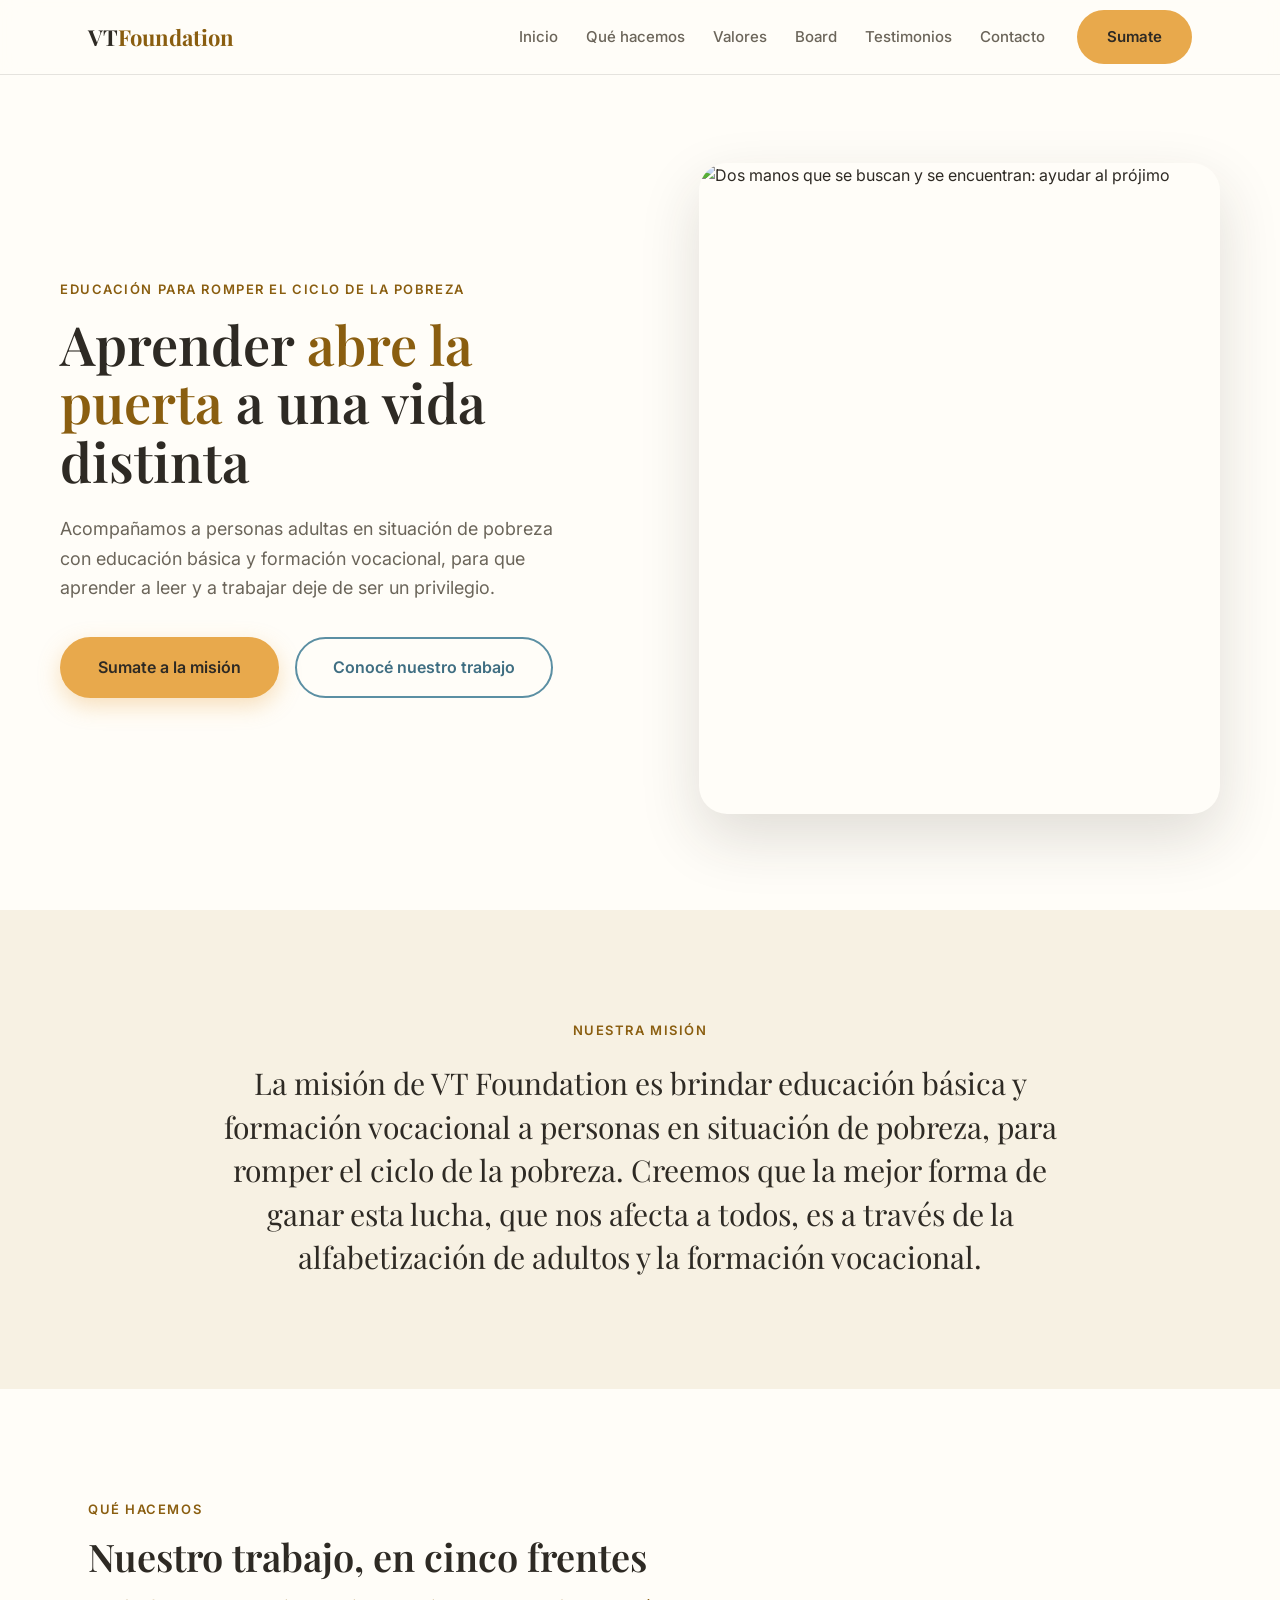
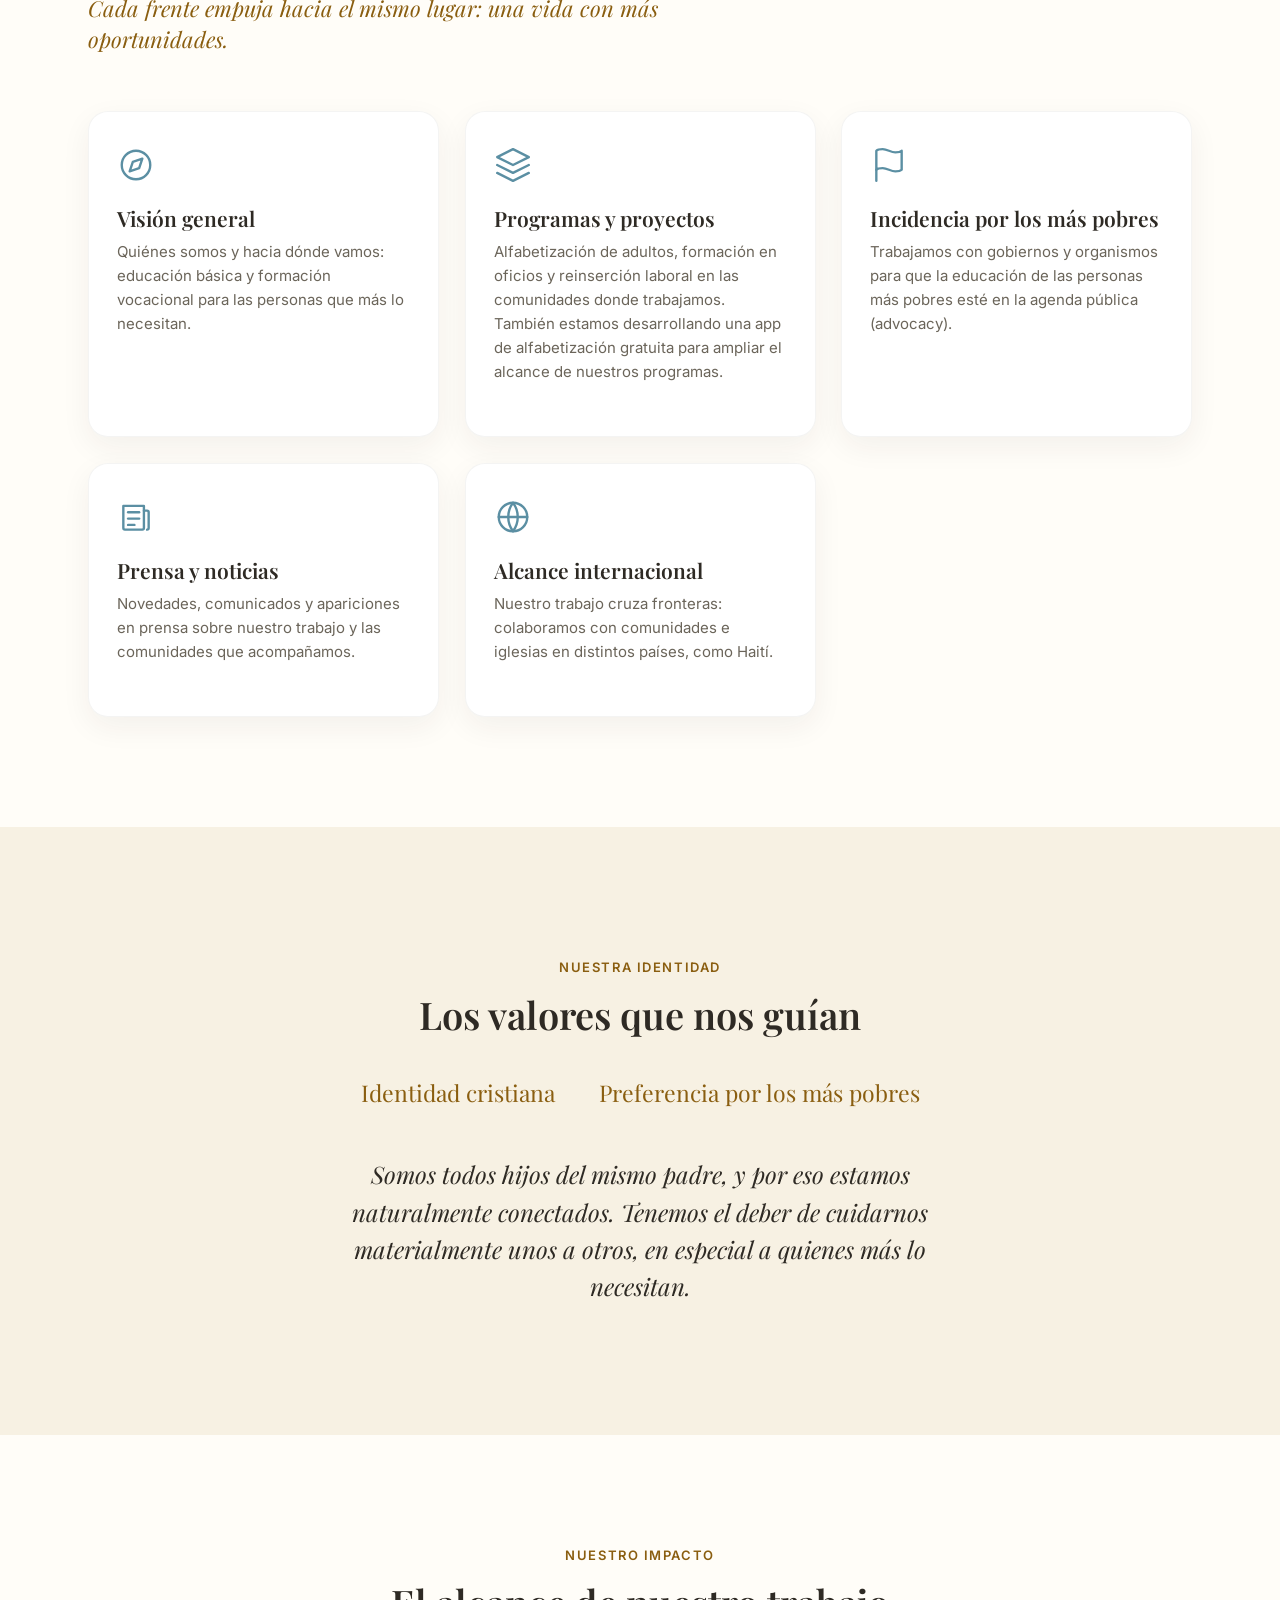
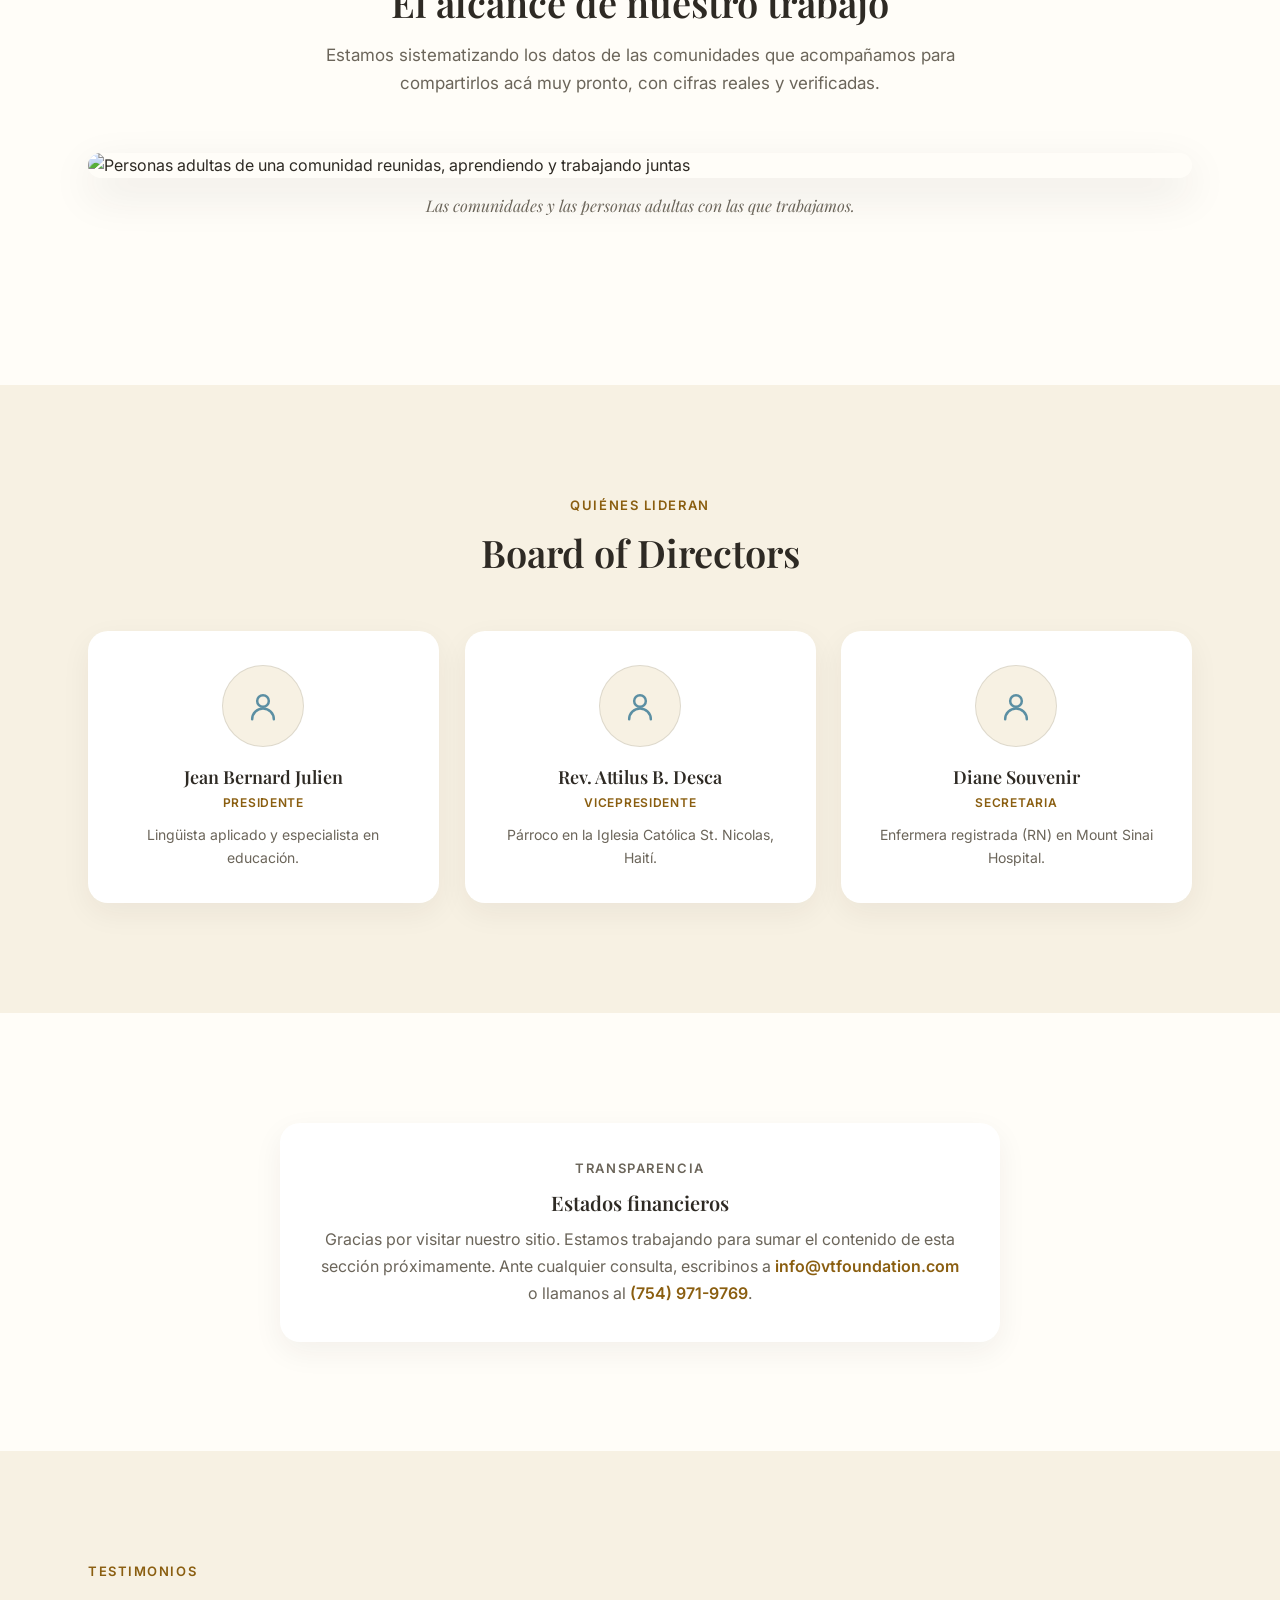
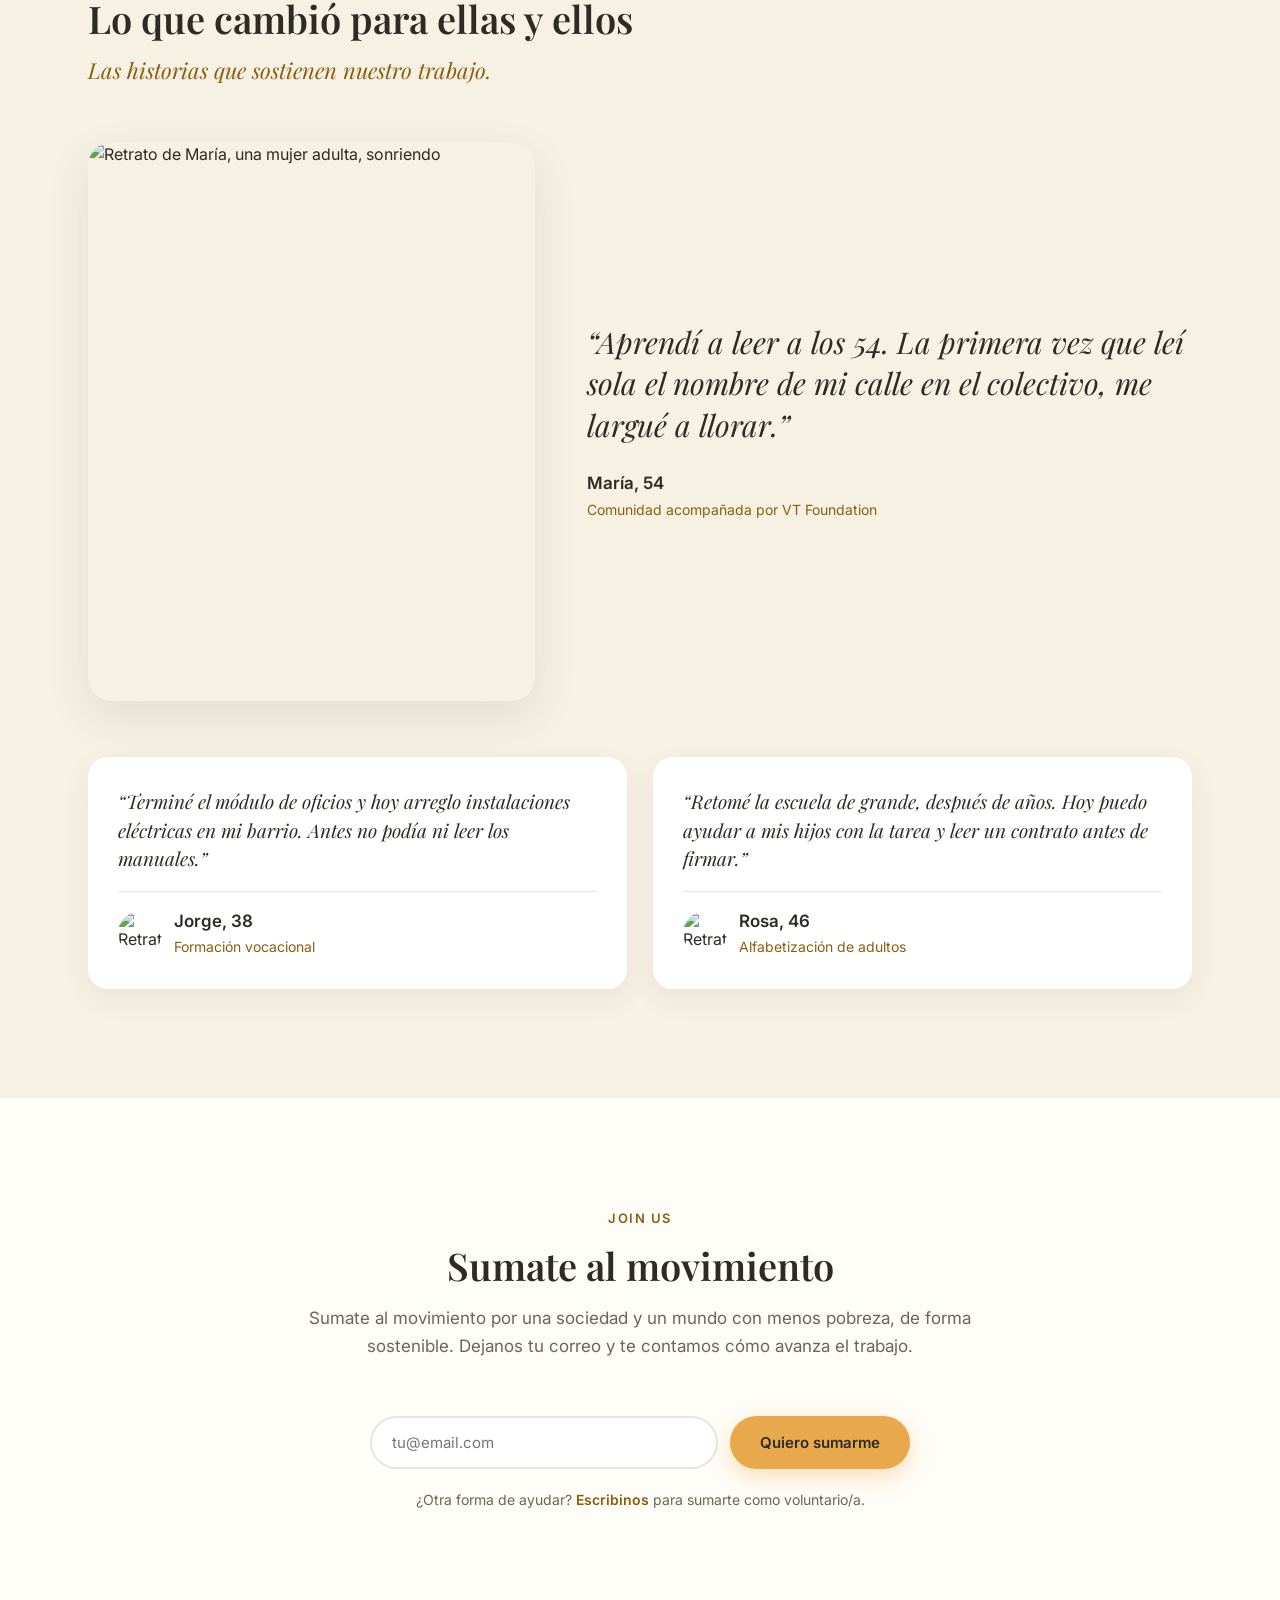
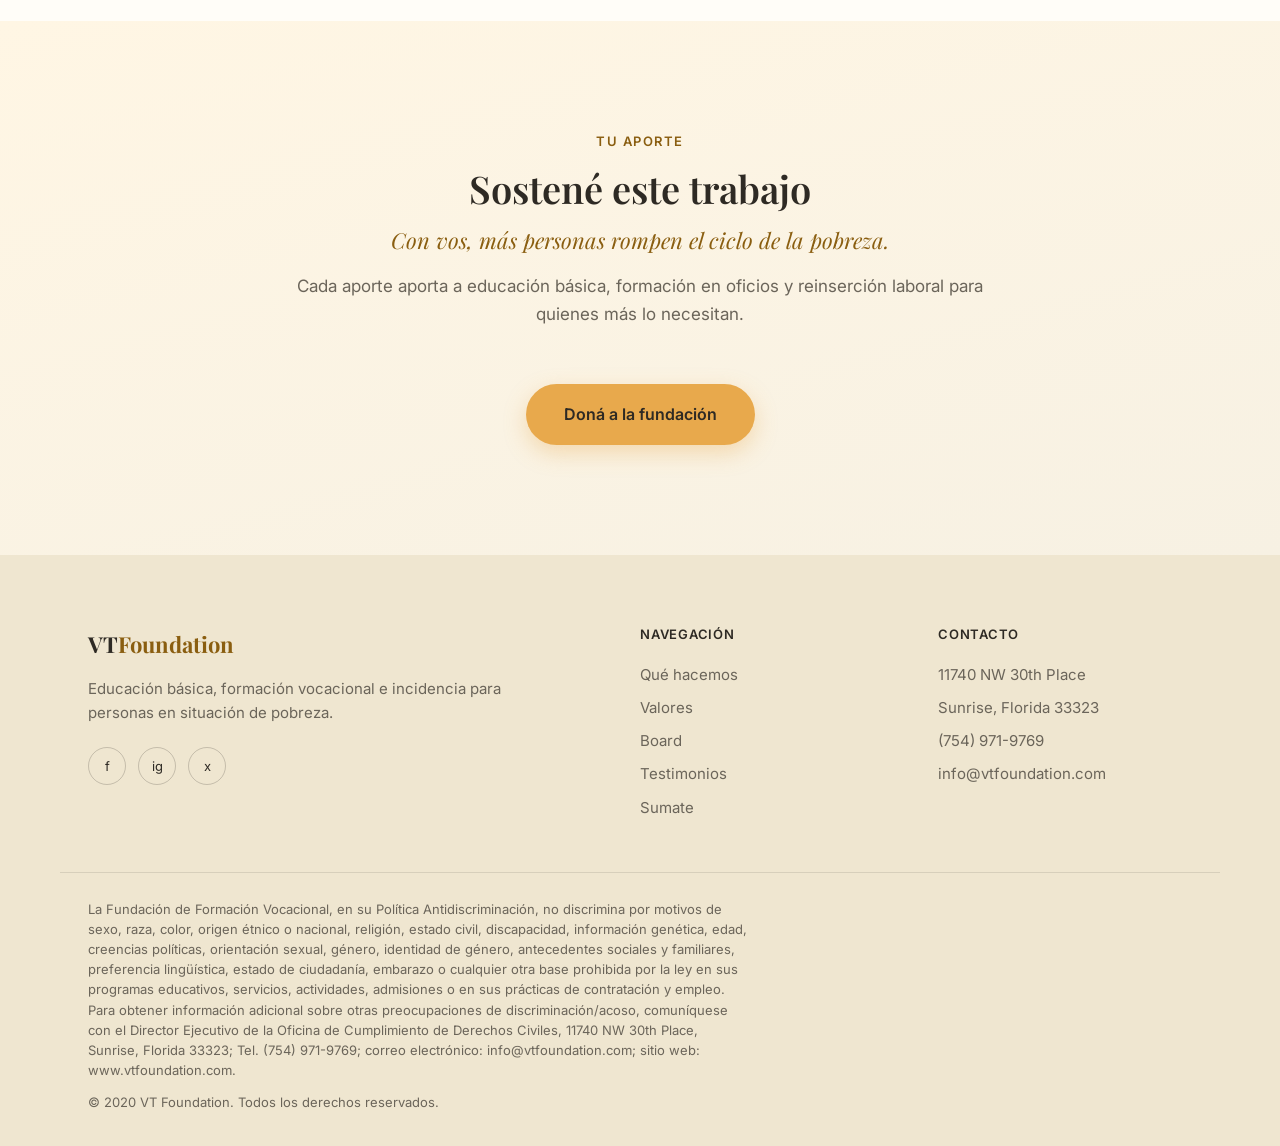
==== commit 4cc78183: "cambio de interfaz" ====
--- a/index.html
+++ b/index.html
@@ -3,7 +3,7 @@
 <head>
 <meta charset="UTF-8">
 <meta name="viewport" content="width=device-width, initial-scale=1.0">
-<title>VT Foundation — Aprender a leer cambia toda una vida</title>
+<title>VT Foundation — Educación y formación para romper el ciclo de la pobreza</title>
 <link rel="preconnect" href="https://fonts.googleapis.com">
 <link rel="preconnect" href="https://fonts.gstatic.com" crossorigin>
 <link href="https://fonts.googleapis.com/css2?family=Playfair+Display:ital,wght@0,500;0,600;0,700;1,500;1,600&family=Inter:wght@400;500;600;700&display=swap" rel="stylesheet">
@@ -17,9 +17,9 @@
     <nav class="main-nav">
       <a href="#inicio">Inicio</a>
       <a href="#que-hacemos">Qué hacemos</a>
-      <a href="#impacto">Impacto</a>
-      <a href="#app">La app</a>
-      <a href="#historias">Historias</a>
+      <a href="#valores">Valores</a>
+      <a href="#board">Board</a>
+      <a href="#testimonios">Testimonios</a>
       <a href="#contacto">Contacto</a>
     </nav>
     <a href="donar.html" class="btn btn-donate">Sumate</a>
@@ -33,225 +33,177 @@
   <section class="hero" id="inicio">
     <div class="wrap hero-inner">
       <div class="hero-text">
-        <p class="eyebrow">una fundación, muchas manos</p>
-        <h1>Aprender a leer cambia <span class="accent">toda una vida</span></h1>
-        <p class="hero-sub">Llevamos alfabetización a comunidades que no tienen una escuela cerca: con materiales, formación, investigación e incidencia. Gente ayudando a gente a abrir puertas.</p>
+        <p class="eyebrow">educación para romper el ciclo de la pobreza</p>
+        <h1>Aprender <span class="accent">abre la puerta</span> a una vida distinta</h1>
+        <p class="hero-sub">Acompañamos a personas adultas en situación de pobreza con educación básica y formación vocacional, para que aprender a leer y a trabajar deje de ser un privilegio.</p>
         <div class="hero-actions">
           <a href="donar.html" class="btn btn-primary btn-lg">Sumate a la misión</a>
-          <a href="#que-hacemos" class="btn btn-ghost btn-lg">Conocé nuestros programas</a>
+          <a href="#que-hacemos" class="btn btn-ghost btn-lg">Conocé nuestro trabajo</a>
         </div>
       </div>
       <div class="hero-media">
-        <img src="https://images.unsplash.com/photo-1488521787991-ed7bbaae773c?auto=format&fit=crop&w=1100&q=80"
-             alt="Personas de una comunidad compartiendo y aprendiendo juntas al aire libre">
-      </div>
-    </div>
-  </section>
-
-  <!-- 2 · LOS 4 PILARES -->
+        <img src="https://images.unsplash.com/photo-1544027993-37dbfe43562a?auto=format&fit=crop&w=1100&q=80"
+             alt="Dos manos que se buscan y se encuentran: ayudar al prójimo">
+      </div>
+    </div>
+  </section>
+
+  <!-- 2 · MISIÓN -->
+  <section class="section mission alt" id="mision">
+    <div class="wrap mission-inner" data-reveal>
+      <p class="eyebrow">nuestra misión</p>
+      <p class="mission-statement">La misión de VT Foundation es brindar educación básica y formación vocacional a personas en situación de pobreza, para romper el ciclo de la pobreza. Creemos que la mejor forma de ganar esta lucha, que nos afecta a todos, es a través de la alfabetización de adultos y la formación vocacional.</p>
+    </div>
+  </section>
+
+  <!-- 3 · QUÉ HACEMOS (5 programas) -->
   <section class="section programs" id="que-hacemos">
     <div class="wrap">
       <div class="section-head" data-reveal>
         <p class="eyebrow">qué hacemos</p>
-        <h2>Cuatro programas, un mismo objetivo</h2>
-        <p class="section-affirm">Creemos que nadie debería quedarse afuera por no saber leer.</p>
-      </div>
-
-      <div class="card-grid">
-        <article class="card c-incidencia" data-reveal>
-          <span class="card-icon" aria-hidden="true">
-            <svg viewBox="0 0 24 24"><path d="M4 15s1-1 4-1 5 2 8 2 4-1 4-1V3s-1 1-4 1-5-2-8-2-4 1-4 1z"/><line x1="4" y1="22" x2="4" y2="15"/></svg>
-          </span>
-          <h3>Incidencia</h3>
-          <p>Trabajamos con gobiernos locales y organismos para que la alfabetización esté en la agenda pública.</p>
-          <a href="#" class="read-more">Leer más →</a>
-        </article>
-
-        <article class="card c-investigacion" data-reveal>
-          <span class="card-icon" aria-hidden="true">
-            <svg viewBox="0 0 24 24"><circle cx="11" cy="11" r="7"/><line x1="21" y1="21" x2="16.65" y2="16.65"/></svg>
-          </span>
-          <h3>Investigación aplicada</h3>
-          <p>Diseñamos y probamos metodologías de enseñanza adaptadas a personas adultas y a contextos rurales.</p>
-          <a href="#" class="read-more">Leer más →</a>
-        </article>
-
-        <article class="card c-materiales" data-reveal>
-          <span class="card-icon" aria-hidden="true">
-            <svg viewBox="0 0 24 24"><path d="M2 3h6a4 4 0 0 1 4 4v14a3 3 0 0 0-3-3H2z"/><path d="M22 3h-6a4 4 0 0 0-4 4v14a3 3 0 0 1 3-3h7z"/></svg>
-          </span>
-          <h3>Materiales educativos</h3>
-          <p>Creamos cartillas, audios y guías gratuitas, pensadas para quienes aprenden a leer de grandes.</p>
-          <a href="#" class="read-more">Leer más →</a>
-        </article>
-
-        <article class="card c-formacion" data-reveal>
-          <span class="card-icon" aria-hidden="true">
-            <svg viewBox="0 0 24 24"><path d="M14.7 6.3a4 4 0 0 1-5.6 5.6L4 17v3h3l5.1-5.1a4 4 0 0 0 5.6-5.6l-2.9 2.9-2-2 2.9-2.9z"/></svg>
-          </span>
-          <h3>Formación vocacional</h3>
-          <p>Sumamos oficios concretos a la alfabetización, para que aprender a leer abra la puerta a un trabajo.</p>
-          <a href="#" class="read-more">Leer más →</a>
-        </article>
-      </div>
-    </div>
-  </section>
-
-  <!-- 3 · IMPACTO GENERAL -->
-  <section class="section impact alt" id="impacto">
+        <h2>Nuestro trabajo, en cinco frentes</h2>
+        <p class="section-affirm">Cada frente empuja hacia el mismo lugar: una vida con más oportunidades.</p>
+      </div>
+
+      <div class="card-grid programs-grid">
+        <article class="card" data-reveal>
+          <span class="card-icon" aria-hidden="true">
+            <svg viewBox="0 0 24 24"><circle cx="12" cy="12" r="9"></circle><polygon points="16 8 10 10 8 16 14 14 16 8"></polygon></svg>
+          </span>
+          <h3>Visión general</h3>
+          <p>Quiénes somos y hacia dónde vamos: educación básica y formación vocacional para las personas que más lo necesitan.</p>
+        </article>
+
+        <article class="card" data-reveal>
+          <span class="card-icon" aria-hidden="true">
+            <svg viewBox="0 0 24 24"><polygon points="12 2 2 7 12 12 22 7 12 2"></polygon><polyline points="2 17 12 22 22 17"></polyline><polyline points="2 12 12 17 22 12"></polyline></svg>
+          </span>
+          <h3>Programas y proyectos</h3>
+          <p>Alfabetización de adultos, formación en oficios y reinserción laboral en las comunidades donde trabajamos. También estamos desarrollando una app de alfabetización gratuita para ampliar el alcance de nuestros programas.</p>
+        </article>
+
+        <article class="card" data-reveal>
+          <span class="card-icon" aria-hidden="true">
+            <svg viewBox="0 0 24 24"><path d="M4 15s1-1 4-1 5 2 8 2 4-1 4-1V3s-1 1-4 1-5-2-8-2-4 1-4 1z"></path><line x1="4" y1="22" x2="4" y2="15"></line></svg>
+          </span>
+          <h3>Incidencia por los más pobres</h3>
+          <p>Trabajamos con gobiernos y organismos para que la educación de las personas más pobres esté en la agenda pública (advocacy).</p>
+        </article>
+
+        <article class="card" data-reveal>
+          <span class="card-icon" aria-hidden="true">
+            <svg viewBox="0 0 24 24"><path d="M4 5h13v14a1 1 0 0 1-1 1H5a1 1 0 0 1-1-1z"></path><path d="M17 8h2a1 1 0 0 1 1 1v10a1 1 0 0 1-1 1"></path><line x1="7" y1="9" x2="14" y2="9"></line><line x1="7" y1="13" x2="14" y2="13"></line><line x1="7" y1="17" x2="11" y2="17"></line></svg>
+          </span>
+          <h3>Prensa y noticias</h3>
+          <p>Novedades, comunicados y apariciones en prensa sobre nuestro trabajo y las comunidades que acompañamos.</p>
+        </article>
+
+        <article class="card" data-reveal>
+          <span class="card-icon" aria-hidden="true">
+            <svg viewBox="0 0 24 24"><circle cx="12" cy="12" r="9"></circle><line x1="3" y1="12" x2="21" y2="12"></line><path d="M12 3a15 15 0 0 1 0 18 15 15 0 0 1 0-18z"></path></svg>
+          </span>
+          <h3>Alcance internacional</h3>
+          <p>Nuestro trabajo cruza fronteras: colaboramos con comunidades e iglesias en distintos países, como Haití.</p>
+        </article>
+      </div>
+    </div>
+  </section>
+
+  <!-- 4 · VALORES / IDENTIDAD CRISTIANA -->
+  <section class="section values alt" id="valores">
+    <div class="wrap values-inner" data-reveal>
+      <p class="eyebrow">nuestra identidad</p>
+      <h2>Los valores que nos guían</h2>
+      <ul class="values-list">
+        <li>Identidad cristiana</li>
+        <li>Preferencia por los más pobres</li>
+      </ul>
+      <p class="values-message">Somos todos hijos del mismo padre, y por eso estamos naturalmente conectados. Tenemos el deber de cuidarnos materialmente unos a otros, en especial a quienes más lo necesitan.</p>
+    </div>
+  </section>
+
+  <!-- 5 · IMPACTO GENERAL (placeholder honesto) -->
+  <section class="section impact" id="impacto">
     <div class="wrap">
       <div class="section-head center" data-reveal>
         <p class="eyebrow">nuestro impacto</p>
-        <h2>Lo que llevamos hecho hasta hoy</h2>
-        <p class="section-affirm">Detrás de cada número hay alguien que hoy puede leerle un cuento a quien quiere.</p>
-      </div>
-
-      <div class="stats-grid" data-stats>
-        <div class="stat" data-reveal>
-          <span class="stat-num" data-count-to="6800">0</span>
-          <span class="stat-label">personas aprendieron a leer con nosotros</span>
-        </div>
-        <div class="stat" data-reveal>
-          <span class="stat-num" data-count-to="45">0</span>
-          <span class="stat-label">comunidades donde estuvimos</span>
-        </div>
-        <div class="stat" data-reveal>
-          <span class="stat-num" data-count-to="12">0</span>
-          <span class="stat-label">años haciendo este trabajo</span>
-        </div>
-        <div class="stat" data-reveal>
-          <span class="stat-num" data-count-to="320">0</span>
-          <span class="stat-label">voluntarias y voluntarios activos</span>
-        </div>
-      </div>
-    </div>
-  </section>
-
-  <!-- 4 · LA APP EN DESARROLLO -->
-  <section class="section app-project" id="app">
+        <h2>El alcance de nuestro trabajo</h2>
+        <p class="section-lead">Estamos sistematizando los datos de las comunidades que acompañamos para compartirlos acá muy pronto, con cifras reales y verificadas.</p>
+      </div>
+      <figure class="impact-media" data-reveal>
+        <img src="https://images.unsplash.com/photo-1522202176988-66273c2fd55f?auto=format&fit=crop&w=1400&q=80"
+             alt="Personas adultas de una comunidad reunidas, aprendiendo y trabajando juntas">
+        <figcaption>Las comunidades y las personas adultas con las que trabajamos.</figcaption>
+      </figure>
+    </div>
+  </section>
+
+  <!-- 6 · BOARD OF DIRECTORS -->
+  <section class="section board-section alt" id="board">
+    <div class="wrap">
+      <div class="section-head center" data-reveal>
+        <p class="eyebrow">quiénes lideran</p>
+        <h2>Board of Directors</h2>
+      </div>
+      <div class="board-grid">
+        <article class="board-member" data-reveal>
+          <span class="board-avatar" aria-hidden="true">
+            <svg viewBox="0 0 24 24"><circle cx="12" cy="9" r="3.5"></circle><path d="M5.5 20a6.5 6.5 0 0 1 13 0"></path></svg>
+          </span>
+          <h4>Jean Bernard Julien</h4>
+          <span class="board-role">Presidente</span>
+          <p>Lingüista aplicado y especialista en educación.</p>
+        </article>
+        <article class="board-member" data-reveal>
+          <span class="board-avatar" aria-hidden="true">
+            <svg viewBox="0 0 24 24"><circle cx="12" cy="9" r="3.5"></circle><path d="M5.5 20a6.5 6.5 0 0 1 13 0"></path></svg>
+          </span>
+          <h4>Rev. Attilus B. Desca</h4>
+          <span class="board-role">Vicepresidente</span>
+          <p>Párroco en la Iglesia Católica St. Nicolas, Haití.</p>
+        </article>
+        <article class="board-member" data-reveal>
+          <span class="board-avatar" aria-hidden="true">
+            <svg viewBox="0 0 24 24"><circle cx="12" cy="9" r="3.5"></circle><path d="M5.5 20a6.5 6.5 0 0 1 13 0"></path></svg>
+          </span>
+          <h4>Diane Souvenir</h4>
+          <span class="board-role">Secretaria</span>
+          <p>Enfermera registrada (RN) en Mount Sinai Hospital.</p>
+        </article>
+      </div>
+    </div>
+  </section>
+
+  <!-- 7 · FINANCIALS -->
+  <section class="section financials" id="financials">
+    <div class="wrap">
+      <div class="about-note" data-reveal>
+        <p class="eyebrow">transparencia</p>
+        <h3>Estados financieros</h3>
+        <p>Gracias por visitar nuestro sitio. Estamos trabajando para sumar el contenido de esta sección próximamente. Ante cualquier consulta, escribinos a <a href="mailto:info@vtfoundation.com">info@vtfoundation.com</a> o llamanos al <a href="tel:+17549719769">(754) 971-9769</a>.</p>
+      </div>
+    </div>
+  </section>
+
+  <!-- 8 · TESTIMONIOS -->
+  <section class="section stories alt" id="testimonios">
     <div class="wrap">
       <div class="section-head" data-reveal>
-        <p class="eyebrow">nuestro proyecto en desarrollo</p>
-        <h2>Ahora estamos construyendo una app para llegar más lejos</h2>
-        <p class="section-affirm">La distancia dejó de ser una excusa.</p>
-        <p class="section-lead">Es nuestro programa más nuevo: una app gratuita para aprender a leer y a escribir desde cualquier lugar, sin depender de tener una escuela cerca. La estamos armando por fases.</p>
-      </div>
-
-      <div class="app-panel" data-reveal>
-        <div class="roadmap" data-roadmap>
-          <article class="phase active">
-            <div class="node">
-              <svg class="node-ring" viewBox="0 0 48 48" aria-hidden="true">
-                <circle class="node-track" cx="24" cy="24" r="21"></circle>
-                <circle class="node-ring-progress" cx="24" cy="24" r="21" data-node-progress="55"></circle>
-              </svg>
-              <span class="node-num">01</span>
-            </div>
-            <div class="phase-body">
-              <span class="phase-kicker">Fase 1 · en curso</span>
-              <h3>Las primeras letras</h3>
-              <p>Diseñamos la app y armamos el primer módulo de lectura básica.</p>
-            </div>
-          </article>
-          <article class="phase">
-            <div class="node">
-              <svg class="node-ring" viewBox="0 0 48 48" aria-hidden="true">
-                <circle class="node-track" cx="24" cy="24" r="21"></circle>
-                <circle class="node-ring-progress" cx="24" cy="24" r="21" data-node-progress="0"></circle>
-              </svg>
-              <span class="node-num">02</span>
-            </div>
-            <div class="phase-body">
-              <span class="phase-kicker">Fase 2</span>
-              <h3>Voz que enseña</h3>
-              <p>Sumamos audio para quienes todavía no pueden leer el texto en pantalla.</p>
-            </div>
-          </article>
-          <article class="phase">
-            <div class="node">
-              <svg class="node-ring" viewBox="0 0 48 48" aria-hidden="true">
-                <circle class="node-track" cx="24" cy="24" r="21"></circle>
-                <circle class="node-ring-progress" cx="24" cy="24" r="21" data-node-progress="0"></circle>
-              </svg>
-              <span class="node-num">03</span>
-            </div>
-            <div class="phase-body">
-              <span class="phase-kicker">Fase 3</span>
-              <h3>Sin señal, sin excusas</h3>
-              <p>Hacemos que funcione sin internet, para el campo donde la conexión falla.</p>
-            </div>
-          </article>
-          <article class="phase">
-            <div class="node">
-              <svg class="node-ring" viewBox="0 0 48 48" aria-hidden="true">
-                <circle class="node-track" cx="24" cy="24" r="21"></circle>
-                <circle class="node-ring-progress" cx="24" cy="24" r="21" data-node-progress="0"></circle>
-              </svg>
-              <span class="node-num">04</span>
-            </div>
-            <div class="phase-body">
-              <span class="phase-kicker">Fase 4</span>
-              <h3>Llegar de verdad</h3>
-              <p>La lanzamos y la llevamos a las primeras comunidades piloto.</p>
-            </div>
-          </article>
-        </div>
-
-        <div class="reach">
-          <p class="reach-label">Alcance proyectado · personas que la app puede alcanzar a medida que avanza</p>
-          <div class="reach-chart-wrap">
-            <svg class="reach-chart" viewBox="0 0 640 300" role="img"
-                 aria-label="Gráfico de alcance proyectado: la cantidad de personas potencialmente alcanzadas crece de la Fase 1 a la Fase 4, desde unas 300 hasta cerca de 15.000.">
-              <line class="chart-grid" x1="40" y1="95"  x2="620" y2="95"></line>
-              <line class="chart-grid" x1="40" y1="168" x2="620" y2="168"></line>
-              <path class="chart-area" fill-opacity="0.14" d="M40 255.4 L233.33 237 L426.67 168 L620 30 L620 260 L40 260 Z"></path>
-              <path class="chart-line" d="M40 255.4 L233.33 237 L426.67 168 L620 30"></path>
-              <line class="chart-axis" x1="40" y1="260" x2="620" y2="260"></line>
-              <circle class="chart-dot" cx="40"     cy="255.4" r="4.5"></circle>
-              <circle class="chart-dot" cx="233.33" cy="237"   r="4.5"></circle>
-              <circle class="chart-dot" cx="426.67" cy="168"   r="4.5"></circle>
-              <circle class="chart-dot" cx="620"    cy="30"    r="4.5"></circle>
-              <text class="chart-val" x="40"     y="243" text-anchor="middle">300</text>
-              <text class="chart-val" x="233.33" y="225" text-anchor="middle">1.500</text>
-              <text class="chart-val" x="426.67" y="156" text-anchor="middle">6.000</text>
-              <text class="chart-val" x="628"    y="20"  text-anchor="end">15.000</text>
-              <text class="chart-xlabel" x="40"     y="282" text-anchor="middle">Fase 1</text>
-              <text class="chart-xlabel" x="233.33" y="282" text-anchor="middle">Fase 2</text>
-              <text class="chart-xlabel" x="426.67" y="282" text-anchor="middle">Fase 3</text>
-              <text class="chart-xlabel" x="620"    y="282" text-anchor="middle">Fase 4</text>
-            </svg>
-          </div>
-          <p class="reach-human">Con esta fase completada, la app puede empezar a llegar a las primeras comunidades sin acceso a educación básica.</p>
-        </div>
-      </div>
-
-      <p class="app-urgency" data-reveal>Cada semana sin la app es una semana más que alguien sigue sin poder leer una receta médica, un contrato, un cartel en la calle.</p>
-
-      <div class="app-cta" data-reveal>
-        <a href="donar.html?destino=app" class="btn btn-primary btn-lg">Ayudá a construirla</a>
-      </div>
-    </div>
-  </section>
-
-  <!-- 5 · HISTORIAS -->
-  <section class="section stories alt" id="historias">
-    <div class="wrap">
-      <div class="section-head" data-reveal>
-        <p class="eyebrow">historias reales</p>
+        <p class="eyebrow">testimonios</p>
         <h2>Lo que cambió para ellas y ellos</h2>
-        <p class="section-affirm">Las historias que nos sostienen.</p>
+        <p class="section-affirm">Las historias que sostienen nuestro trabajo.</p>
       </div>
 
       <figure class="story-featured" data-reveal>
         <div class="story-photo">
-          <img src="https://images.unsplash.com/photo-1544027993-37dbfe43562a?auto=format&fit=crop&w=800&q=80"
-               alt="María, sonriendo, sostiene un libro que ahora puede leer">
+          <img src="https://images.unsplash.com/photo-1580489944761-15a19d654956?auto=format&fit=crop&w=800&q=80"
+               alt="Retrato de María, una mujer adulta, sonriendo">
         </div>
         <div class="story-quote">
           <blockquote>Aprendí a leer a los 54. La primera vez que leí sola el nombre de mi calle en el colectivo, me largué a llorar.</blockquote>
           <figcaption>
             <span class="story-name">María, 54</span>
-            <span class="story-place">Traslasierra, Córdoba</span>
+            <span class="story-place">Comunidad acompañada por VT Foundation</span>
           </figcaption>
         </div>
       </figure>
@@ -261,32 +213,48 @@
           <blockquote>Terminé el módulo de oficios y hoy arreglo instalaciones eléctricas en mi barrio. Antes no podía ni leer los manuales.</blockquote>
           <figcaption>
             <img class="story-avatar" src="https://randomuser.me/api/portraits/men/32.jpg" alt="Retrato de Jorge">
-            <span><span class="story-name">Jorge, 38</span><br><span class="story-place">Villa El Libertador</span></span>
+            <span><span class="story-name">Jorge, 38</span><br><span class="story-place">Formación vocacional</span></span>
           </figcaption>
         </figure>
         <figure class="story" data-reveal>
-          <blockquote>Mi mamá tiene 60 y aprende con los audios. Vive en el campo, lejos de todo. Ahora me manda mensajes escritos ella misma.</blockquote>
+          <blockquote>Retomé la escuela de grande, después de años. Hoy puedo ayudar a mis hijos con la tarea y leer un contrato antes de firmar.</blockquote>
           <figcaption>
-            <img class="story-avatar" src="https://randomuser.me/api/portraits/women/44.jpg" alt="Retrato de Lucía">
-            <span><span class="story-name">Lucía, 31</span><br><span class="story-place">San Marcos Sierras</span></span>
+            <img class="story-avatar" src="https://randomuser.me/api/portraits/women/44.jpg" alt="Retrato de Rosa">
+            <span><span class="story-name">Rosa, 46</span><br><span class="story-place">Alfabetización de adultos</span></span>
           </figcaption>
         </figure>
       </div>
     </div>
   </section>
 
-  <!-- 6 · DONACIÓN -->
+  <!-- 9 · JOIN US -->
+  <section class="section join" id="join">
+    <div class="wrap">
+      <div class="section-head center" data-reveal>
+        <p class="eyebrow">join us</p>
+        <h2>Sumate al movimiento</h2>
+        <p class="section-lead">Sumate al movimiento por una sociedad y un mundo con menos pobreza, de forma sostenible. Dejanos tu correo y te contamos cómo avanza el trabajo.</p>
+      </div>
+      <form class="join-form" id="join-form" data-reveal novalidate>
+        <label for="join-email" class="sr-only">Tu correo electrónico</label>
+        <input type="email" id="join-email" name="email" placeholder="tu@email.com" autocomplete="email" required>
+        <button type="submit" class="btn btn-primary">Quiero sumarme</button>
+      </form>
+      <p class="join-note" data-reveal>¿Otra forma de ayudar? <a href="mailto:info@vtfoundation.com">Escribinos</a> para sumarte como voluntario/a.</p>
+    </div>
+  </section>
+
+  <!-- 10 · DONACIÓN GENERAL -->
   <section class="section donate-invite" id="donar">
     <div class="wrap">
       <div class="section-head center" data-reveal>
-        <p class="eyebrow">sumate</p>
-        <h2>Tu lugar en esta historia</h2>
-        <p class="section-affirm">Con vos, más personas empiezan a leer.</p>
-        <p class="section-lead">Elegí a dónde va tu aporte: a la fundación entera o al desarrollo de la app. En los dos casos, cada peso se convierte en gente aprendiendo a leer.</p>
+        <p class="eyebrow">tu aporte</p>
+        <h2>Sostené este trabajo</h2>
+        <p class="section-affirm">Con vos, más personas rompen el ciclo de la pobreza.</p>
+        <p class="section-lead">Cada aporte aporta a educación básica, formación en oficios y reinserción laboral para quienes más lo necesitan.</p>
       </div>
       <div class="donate-choices" data-reveal>
-        <a href="donar.html?destino=general" class="btn btn-primary btn-lg">Sé parte de la fundación</a>
-        <a href="donar.html?destino=app" class="btn btn-ghost btn-lg">Impulsá la app</a>
+        <a href="donar.html" class="btn btn-primary btn-lg">Doná a la fundación</a>
       </div>
     </div>
   </section>
@@ -297,7 +265,7 @@
   <div class="wrap footer-grid">
     <div class="footer-brand">
       <span class="logo">VT<span>Foundation</span></span>
-      <p>Incidencia, investigación, materiales y formación para comunidades sin acceso a educación básica.</p>
+      <p>Educación básica, formación vocacional e incidencia para personas en situación de pobreza.</p>
       <div class="social-row">
         <a href="#" aria-label="Facebook">f</a>
         <a href="#" aria-label="Instagram">ig</a>
@@ -308,28 +276,30 @@
       <h4>Navegación</h4>
       <ul>
         <li><a href="#que-hacemos">Qué hacemos</a></li>
-        <li><a href="#impacto">Impacto</a></li>
-        <li><a href="#app">La app</a></li>
-        <li><a href="#historias">Historias</a></li>
+        <li><a href="#valores">Valores</a></li>
+        <li><a href="#board">Board</a></li>
+        <li><a href="#testimonios">Testimonios</a></li>
         <li><a href="donar.html">Sumate</a></li>
       </ul>
     </div>
     <div class="footer-col">
       <h4>Contacto</h4>
       <ul>
-        <li>Córdoba, Argentina</li>
-        <li>+54 351 000 0000</li>
-        <li>hola@vtfoundation.org</li>
+        <li>11740 NW 30th Place</li>
+        <li>Sunrise, Florida 33323</li>
+        <li>(754) 971-9769</li>
+        <li>info@vtfoundation.com</li>
       </ul>
     </div>
   </div>
   <div class="wrap footer-bottom">
-    <p class="legal">VT Foundation no discrimina por raza, color, religión, género, orientación sexual, edad, origen nacional o discapacidad en la prestación de sus servicios.</p>
-    <p class="copyright">© 2026 VT Foundation. Todos los derechos reservados.</p>
+    <p class="legal">La Fundación de Formación Vocacional, en su Política Antidiscriminación, no discrimina por motivos de sexo, raza, color, origen étnico o nacional, religión, estado civil, discapacidad, información genética, edad, creencias políticas, orientación sexual, género, identidad de género, antecedentes sociales y familiares, preferencia lingüística, estado de ciudadanía, embarazo o cualquier otra base prohibida por la ley en sus programas educativos, servicios, actividades, admisiones o en sus prácticas de contratación y empleo. Para obtener información adicional sobre otras preocupaciones de discriminación/acoso, comuníquese con el Director Ejecutivo de la Oficina de Cumplimiento de Derechos Civiles, 11740 NW 30th Place, Sunrise, Florida 33323; Tel. (754) 971-9769; correo electrónico: info@vtfoundation.com; sitio web: www.vtfoundation.com.</p>
+    <p class="copyright">© 2020 VT Foundation. Todos los derechos reservados.</p>
   </div>
 </footer>
 
 <script src="script.js"></script>
 <script src="reveal.js"></script>
+<script src="newsletter.js"></script>
 </body>
 </html>
--- a/style.css
+++ b/style.css
@@ -218,6 +218,23 @@
 .read-more:hover{color:var(--text);}
 
 /* -------- IMPACTO -------- */
+.impact-media{margin-bottom:56px;}
+.impact-media img{
+  width:100%;
+  max-height:380px;
+  object-fit:cover;
+  border-radius:24px;
+  box-shadow:var(--shadow-md);
+  display:block;
+}
+.impact-media figcaption{
+  text-align:center;
+  margin-top:16px;
+  font-family:var(--serif);
+  font-style:italic;
+  font-size:16px;
+  color:var(--text-2);
+}
 .stats-grid{
   display:grid;
   grid-template-columns:repeat(4,1fr);
@@ -437,6 +454,139 @@
   border-radius:50%;
   object-fit:cover;
   flex-shrink:0;
+}
+
+/* -------- 5 PROGRAMAS (qué hacemos) -------- */
+.programs-grid{grid-template-columns:repeat(3,1fr);}
+
+/* -------- MISIÓN -------- */
+.mission-inner{max-width:900px; margin:0 auto; text-align:center;}
+.mission-inner .eyebrow{margin-bottom:22px;}
+.mission-statement{
+  font-family:var(--serif);
+  font-size:30px;
+  line-height:1.45;
+  color:var(--text);
+}
+
+/* -------- VALORES / IDENTIDAD (sobrio, con aire) -------- */
+.values{padding:130px 0;}
+.values-inner{max-width:760px; margin:0 auto; text-align:center;}
+.values-inner h2{margin-bottom:38px;}
+.values-list{
+  list-style:none;
+  display:flex;
+  justify-content:center;
+  gap:44px;
+  flex-wrap:wrap;
+  margin:0 0 46px;
+}
+.values-list li{
+  font-family:var(--serif);
+  font-size:23px;
+  color:var(--gold-deep);
+}
+.values-message{
+  font-family:var(--serif);
+  font-style:italic;
+  font-size:24px;
+  line-height:1.55;
+  color:var(--text);
+  max-width:640px;
+  margin:0 auto;
+}
+
+/* -------- BOARD OF DIRECTORS -------- */
+.board-title{font-size:24px; margin-bottom:30px; text-align:center;}
+.board-grid{display:grid; grid-template-columns:repeat(3,1fr); gap:26px;}
+.board-member{
+  background:#fff;
+  border-radius:20px;
+  padding:34px 26px;
+  box-shadow:var(--shadow-sm);
+  text-align:center;
+}
+.board-avatar{
+  width:82px; height:82px;
+  border-radius:50%;
+  margin:0 auto 20px;
+  display:flex; align-items:center; justify-content:center;
+  background:var(--bg-2);
+  border:1px solid var(--line);
+}
+.board-avatar svg{
+  width:40px; height:40px;
+  fill:none;
+  stroke:var(--blue);
+  stroke-width:1.5;
+  stroke-linecap:round;
+  stroke-linejoin:round;
+}
+.board-member h4{font-size:18px; margin-bottom:6px;}
+.board-role{
+  display:block;
+  font-size:12px;
+  font-weight:600;
+  letter-spacing:0.06em;
+  text-transform:uppercase;
+  color:var(--gold-deep);
+  margin-bottom:12px;
+}
+.board-member p{font-size:14px; color:var(--text-2); line-height:1.6;}
+.about-note{
+  background:#fff;
+  border-radius:20px;
+  padding:34px 36px;
+  box-shadow:var(--shadow-sm);
+  text-align:center;
+  max-width:720px;
+  margin:0 auto;
+}
+.about-note h3{font-size:20px; margin-bottom:12px;}
+.about-note p{color:var(--text-2); line-height:1.7;}
+.about-note a{color:var(--gold-deep); font-weight:600;}
+.about-note a:hover{color:var(--text);}
+.about-note .eyebrow{margin-bottom:12px;}
+
+/* -------- JOIN US (newsletter) -------- */
+.join{text-align:center;}
+.join-form{
+  display:flex;
+  gap:12px;
+  max-width:540px;
+  margin:0 auto;
+}
+.join-form input[type="email"]{
+  flex:1;
+  min-width:0;
+  padding:15px 20px;
+  border:2px solid var(--line);
+  border-radius:999px;
+  background:#fff;
+  font-family:var(--sans);
+  font-size:15px;
+  color:var(--text);
+}
+.join-form input[type="email"]:focus{outline:none; border-color:var(--gold);}
+.join-form button{white-space:nowrap;}
+.join-note{margin-top:20px; font-size:14px; color:var(--text-2);}
+.join-note a{color:var(--gold-deep); font-weight:600;}
+.join-ok{
+  max-width:540px;
+  margin:0 auto;
+  font-family:var(--serif);
+  font-style:italic;
+  font-size:20px;
+  color:var(--text);
+}
+
+/* utilidades */
+.sr-only{
+  position:absolute;
+  width:1px; height:1px;
+  padding:0; margin:-1px;
+  overflow:hidden; clip:rect(0,0,0,0);
+  white-space:nowrap; border:0;
 }
 
 /* -------- DONACIÓN (invitación en home) -------- */
@@ -725,9 +875,17 @@
   .card-grid{grid-template-columns:1fr;}
   .stats-grid{grid-template-columns:1fr 1fr;}
   .stories-grid{grid-template-columns:1fr;}
+  .about-grid{grid-template-columns:1fr; gap:32px; margin-bottom:48px;}
+  .board-grid{grid-template-columns:1fr;}
   .footer-grid{grid-template-columns:1fr; gap:32px;}
   .app-panel{padding:30px 22px;}
   .story-quote blockquote{font-size:22px;}
+  .mission-statement{font-size:24px;}
+  .values{padding:80px 0;}
+  .values-list{gap:6px; flex-direction:column;}
+  .values-message{font-size:20px;}
+  .join-form{flex-direction:column;}
+  .join-form button{width:100%;}
 }
 
 @media (max-width:760px){
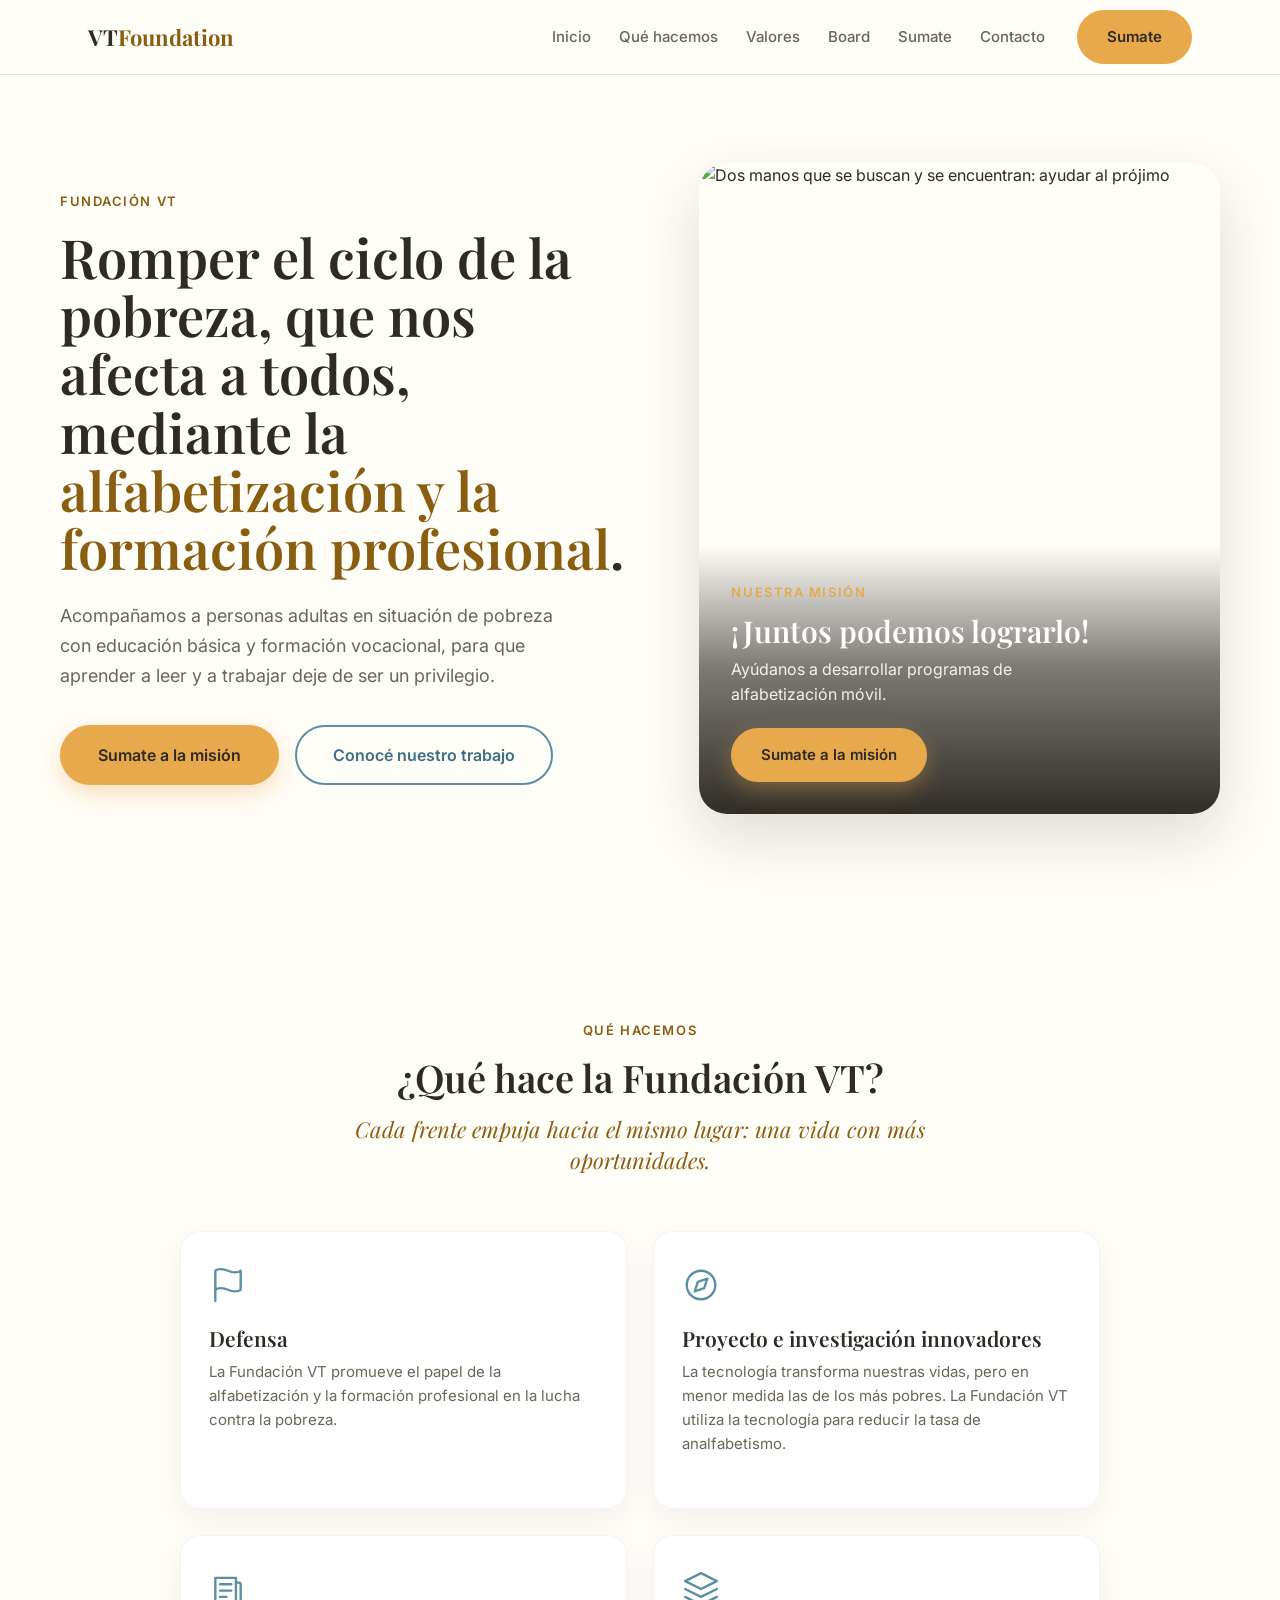
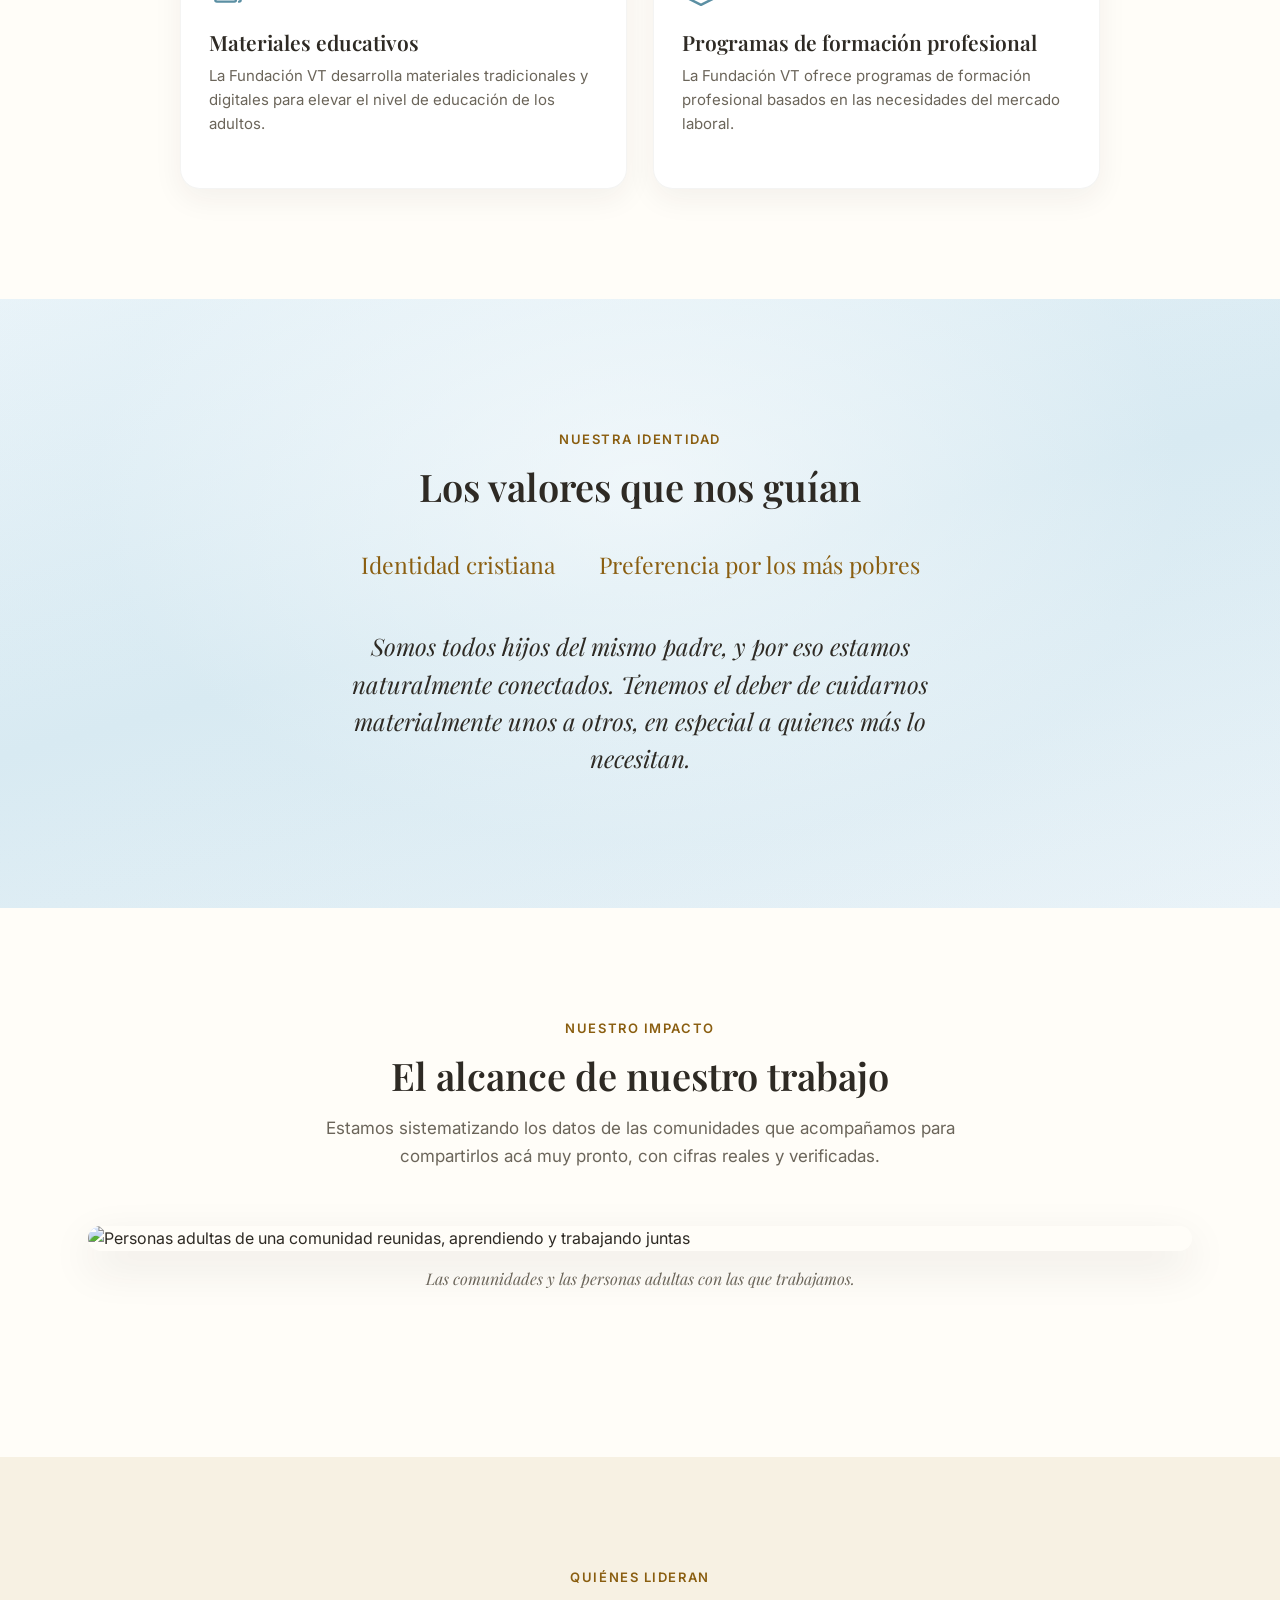
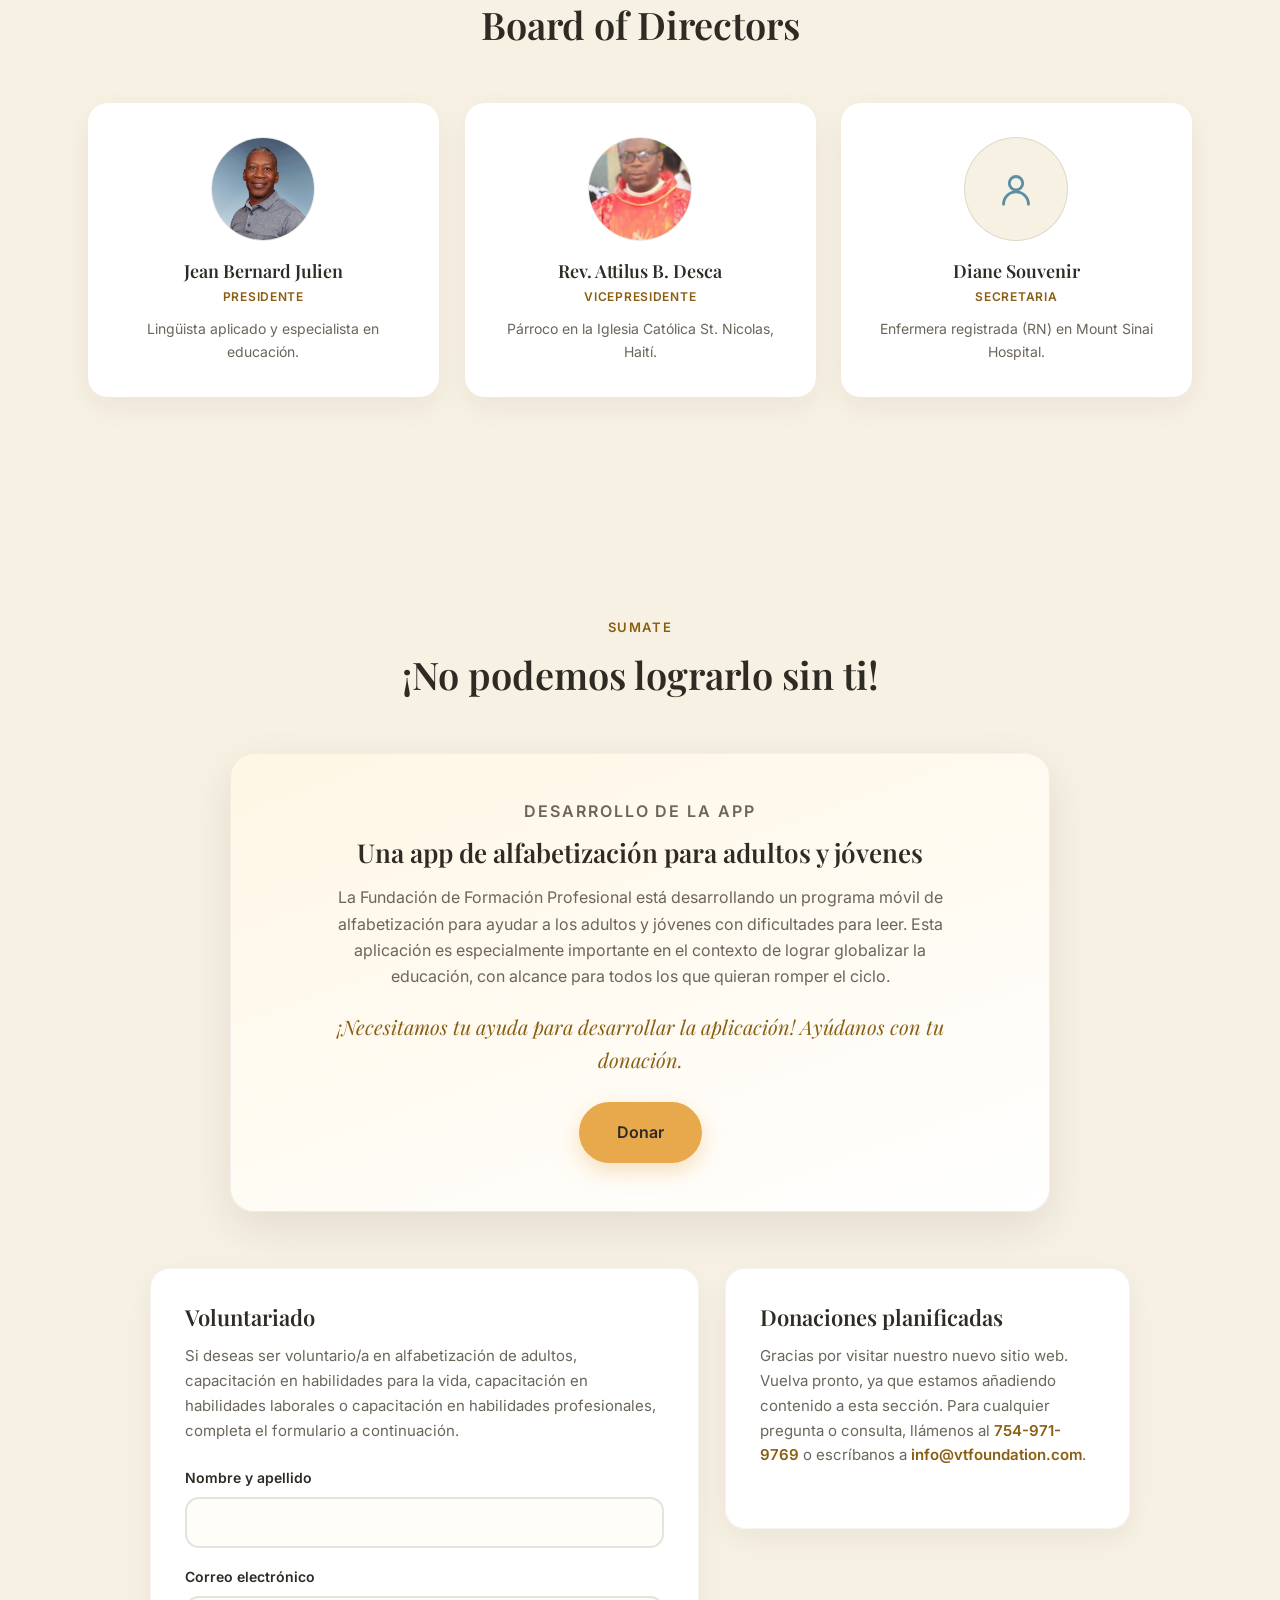
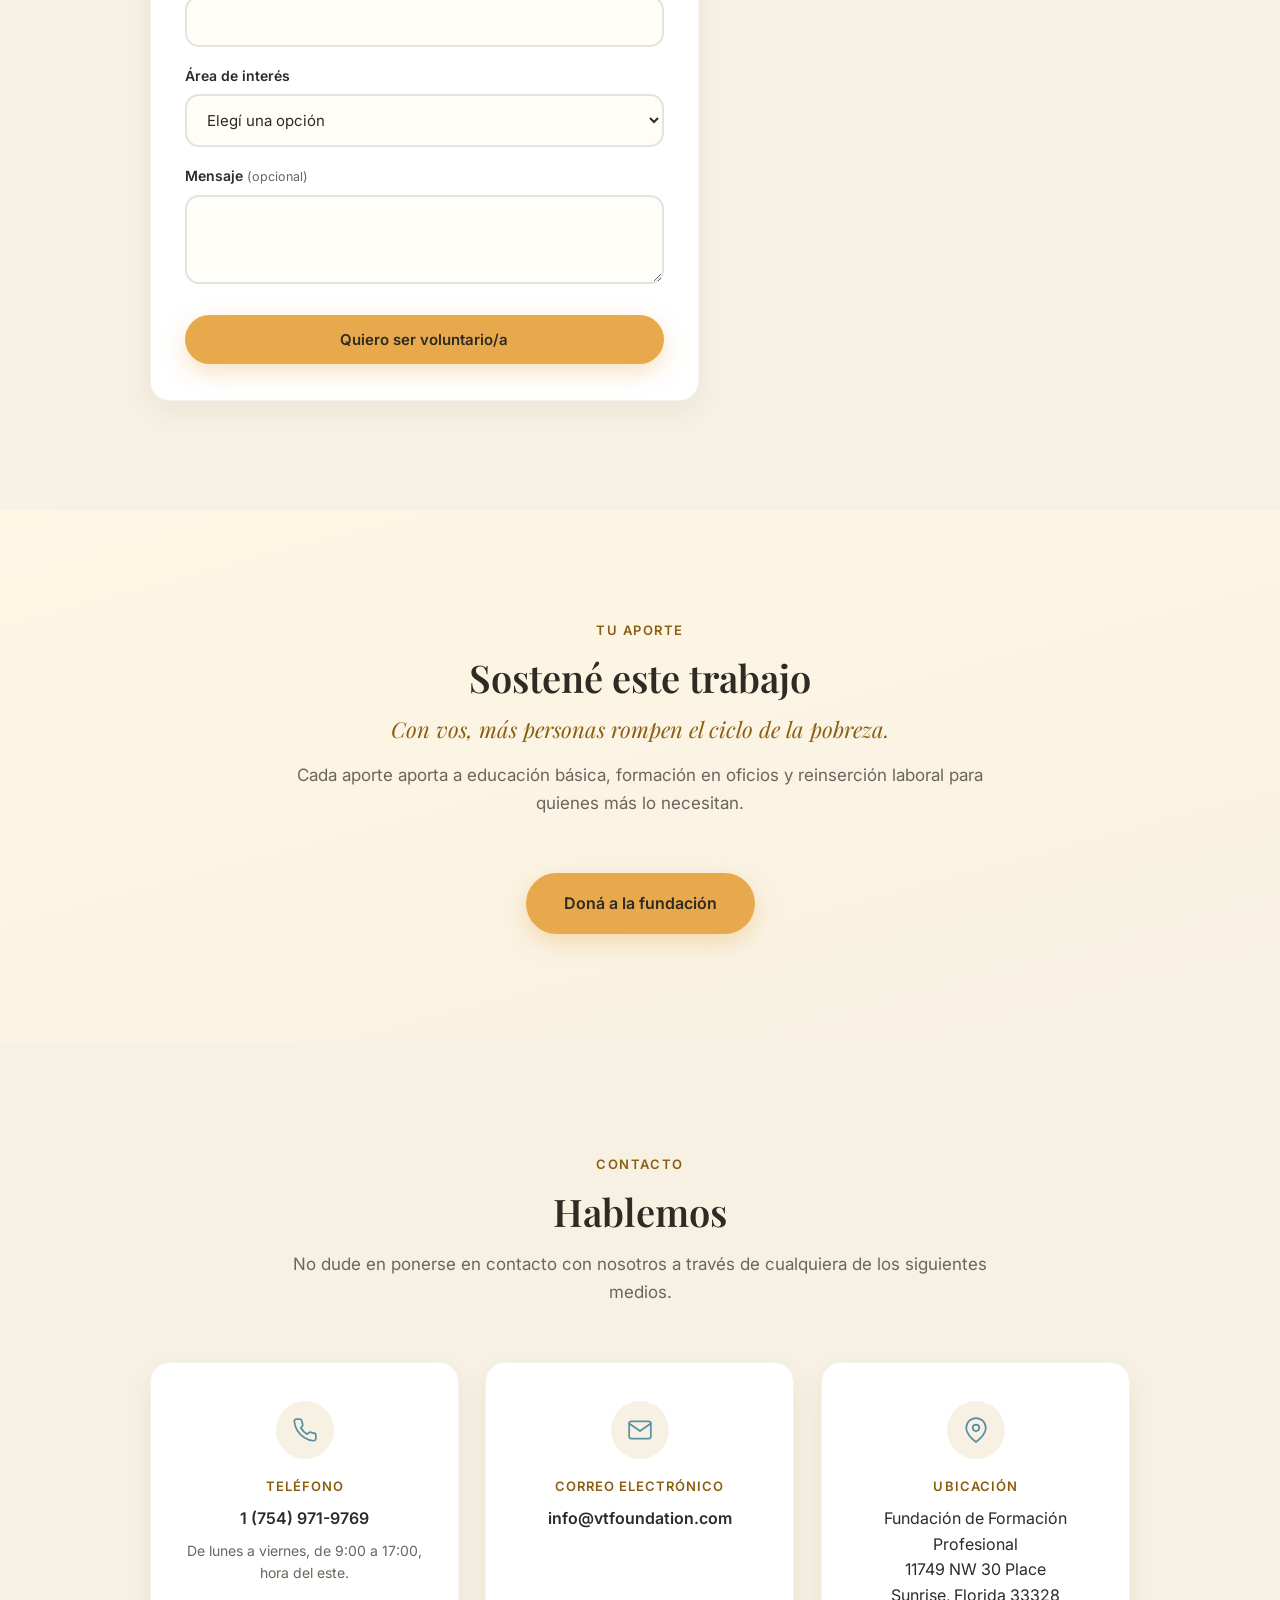
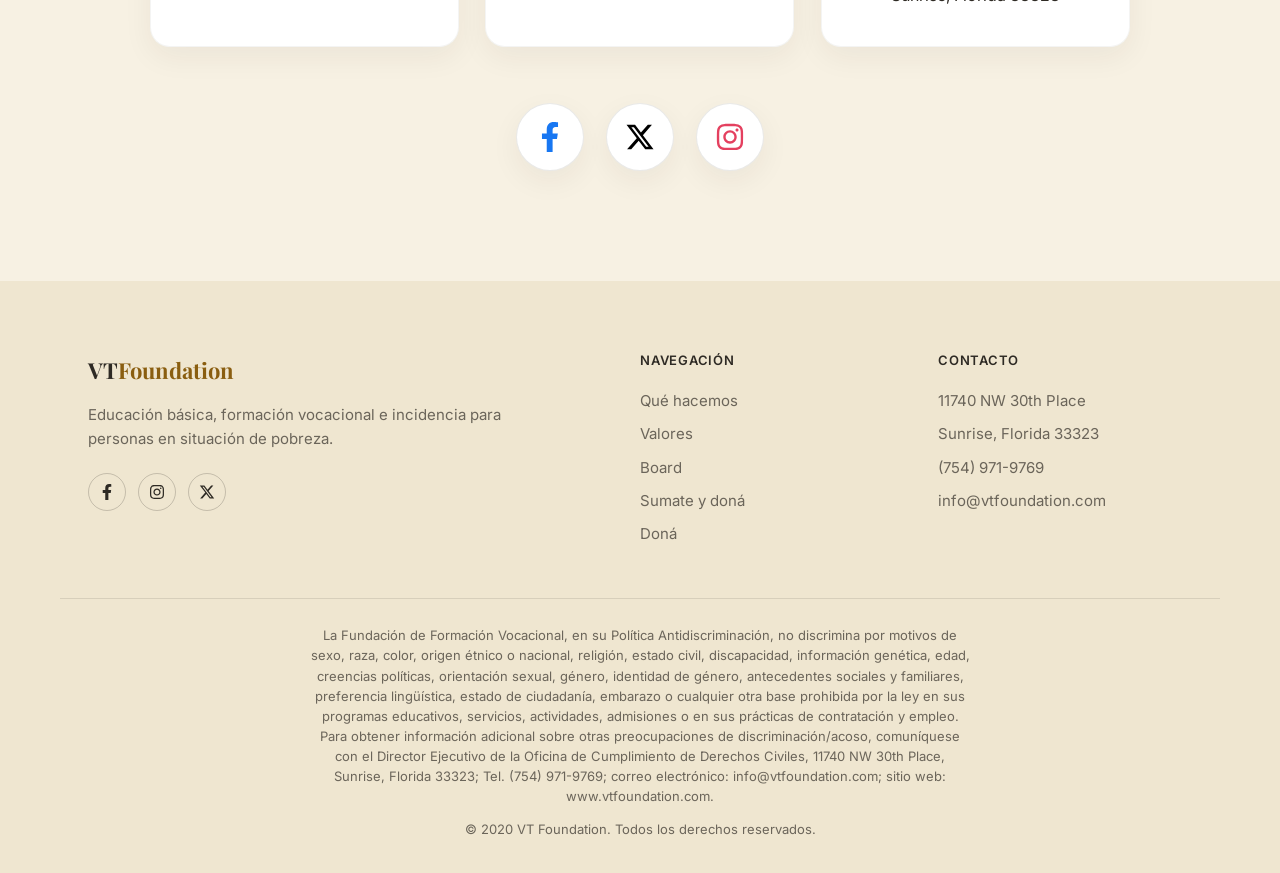
==== commit b383fc57: "mejoras de la web" ====
--- a/index.html
+++ b/index.html
@@ -19,7 +19,7 @@
       <a href="#que-hacemos">Qué hacemos</a>
       <a href="#valores">Valores</a>
       <a href="#board">Board</a>
-      <a href="#testimonios">Testimonios</a>
+      <a href="#sumate">Sumate</a>
       <a href="#contacto">Contacto</a>
     </nav>
     <a href="donar.html" class="btn btn-donate">Sumate</a>
@@ -33,8 +33,8 @@
   <section class="hero" id="inicio">
     <div class="wrap hero-inner">
       <div class="hero-text">
-        <p class="eyebrow">educación para romper el ciclo de la pobreza</p>
-        <h1>Aprender <span class="accent">abre la puerta</span> a una vida distinta</h1>
+        <p class="eyebrow">Fundación VT</p>
+        <h1>Romper el ciclo de la pobreza, que nos afecta a todos, mediante la <span class="accent">alfabetización y la formación profesional</span>.</h1>
         <p class="hero-sub">Acompañamos a personas adultas en situación de pobreza con educación básica y formación vocacional, para que aprender a leer y a trabajar deje de ser un privilegio.</p>
         <div class="hero-actions">
           <a href="donar.html" class="btn btn-primary btn-lg">Sumate a la misión</a>
@@ -44,66 +44,56 @@
       <div class="hero-media">
         <img src="https://images.unsplash.com/photo-1544027993-37dbfe43562a?auto=format&fit=crop&w=1100&q=80"
              alt="Dos manos que se buscan y se encuentran: ayudar al prójimo">
-      </div>
-    </div>
-  </section>
-
-  <!-- 2 · MISIÓN -->
-  <section class="section mission alt" id="mision">
-    <div class="wrap mission-inner" data-reveal>
-      <p class="eyebrow">nuestra misión</p>
-      <p class="mission-statement">La misión de VT Foundation es brindar educación básica y formación vocacional a personas en situación de pobreza, para romper el ciclo de la pobreza. Creemos que la mejor forma de ganar esta lucha, que nos afecta a todos, es a través de la alfabetización de adultos y la formación vocacional.</p>
-    </div>
-  </section>
-
-  <!-- 3 · QUÉ HACEMOS (5 programas) -->
+        <div class="hero-overlay" id="mision">
+          <p class="eyebrow">nuestra misión</p>
+          <p class="hero-overlay-lead">¡Juntos podemos lograrlo!</p>
+          <p class="hero-overlay-text">Ayúdanos a desarrollar programas de alfabetización móvil.</p>
+          <a href="donar.html" class="btn btn-primary">Sumate a la misión</a>
+        </div>
+      </div>
+    </div>
+  </section>
+
+  <!-- 3 · QUÉ HACE LA FUNDACIÓN VT (4 frentes) -->
   <section class="section programs" id="que-hacemos">
     <div class="wrap">
-      <div class="section-head" data-reveal>
+      <div class="section-head center" data-reveal>
         <p class="eyebrow">qué hacemos</p>
-        <h2>Nuestro trabajo, en cinco frentes</h2>
+        <h2>¿Qué hace la Fundación VT?</h2>
         <p class="section-affirm">Cada frente empuja hacia el mismo lugar: una vida con más oportunidades.</p>
       </div>
 
       <div class="card-grid programs-grid">
         <article class="card" data-reveal>
           <span class="card-icon" aria-hidden="true">
+            <svg viewBox="0 0 24 24"><path d="M4 15s1-1 4-1 5 2 8 2 4-1 4-1V3s-1 1-4 1-5-2-8-2-4 1-4 1z"></path><line x1="4" y1="22" x2="4" y2="15"></line></svg>
+          </span>
+          <h3>Defensa</h3>
+          <p>La Fundación VT promueve el papel de la alfabetización y la formación profesional en la lucha contra la pobreza.</p>
+        </article>
+
+        <article class="card" data-reveal>
+          <span class="card-icon" aria-hidden="true">
             <svg viewBox="0 0 24 24"><circle cx="12" cy="12" r="9"></circle><polygon points="16 8 10 10 8 16 14 14 16 8"></polygon></svg>
           </span>
-          <h3>Visión general</h3>
-          <p>Quiénes somos y hacia dónde vamos: educación básica y formación vocacional para las personas que más lo necesitan.</p>
+          <h3>Proyecto e investigación innovadores</h3>
+          <p>La tecnología transforma nuestras vidas, pero en menor medida las de los más pobres. La Fundación VT utiliza la tecnología para reducir la tasa de analfabetismo.</p>
+        </article>
+
+        <article class="card" data-reveal>
+          <span class="card-icon" aria-hidden="true">
+            <svg viewBox="0 0 24 24"><path d="M4 5h13v14a1 1 0 0 1-1 1H5a1 1 0 0 1-1-1z"></path><path d="M17 8h2a1 1 0 0 1 1 1v10a1 1 0 0 1-1 1"></path><line x1="7" y1="9" x2="14" y2="9"></line><line x1="7" y1="13" x2="14" y2="13"></line><line x1="7" y1="17" x2="11" y2="17"></line></svg>
+          </span>
+          <h3>Materiales educativos</h3>
+          <p>La Fundación VT desarrolla materiales tradicionales y digitales para elevar el nivel de educación de los adultos.</p>
         </article>
 
         <article class="card" data-reveal>
           <span class="card-icon" aria-hidden="true">
             <svg viewBox="0 0 24 24"><polygon points="12 2 2 7 12 12 22 7 12 2"></polygon><polyline points="2 17 12 22 22 17"></polyline><polyline points="2 12 12 17 22 12"></polyline></svg>
           </span>
-          <h3>Programas y proyectos</h3>
-          <p>Alfabetización de adultos, formación en oficios y reinserción laboral en las comunidades donde trabajamos. También estamos desarrollando una app de alfabetización gratuita para ampliar el alcance de nuestros programas.</p>
-        </article>
-
-        <article class="card" data-reveal>
-          <span class="card-icon" aria-hidden="true">
-            <svg viewBox="0 0 24 24"><path d="M4 15s1-1 4-1 5 2 8 2 4-1 4-1V3s-1 1-4 1-5-2-8-2-4 1-4 1z"></path><line x1="4" y1="22" x2="4" y2="15"></line></svg>
-          </span>
-          <h3>Incidencia por los más pobres</h3>
-          <p>Trabajamos con gobiernos y organismos para que la educación de las personas más pobres esté en la agenda pública (advocacy).</p>
-        </article>
-
-        <article class="card" data-reveal>
-          <span class="card-icon" aria-hidden="true">
-            <svg viewBox="0 0 24 24"><path d="M4 5h13v14a1 1 0 0 1-1 1H5a1 1 0 0 1-1-1z"></path><path d="M17 8h2a1 1 0 0 1 1 1v10a1 1 0 0 1-1 1"></path><line x1="7" y1="9" x2="14" y2="9"></line><line x1="7" y1="13" x2="14" y2="13"></line><line x1="7" y1="17" x2="11" y2="17"></line></svg>
-          </span>
-          <h3>Prensa y noticias</h3>
-          <p>Novedades, comunicados y apariciones en prensa sobre nuestro trabajo y las comunidades que acompañamos.</p>
-        </article>
-
-        <article class="card" data-reveal>
-          <span class="card-icon" aria-hidden="true">
-            <svg viewBox="0 0 24 24"><circle cx="12" cy="12" r="9"></circle><line x1="3" y1="12" x2="21" y2="12"></line><path d="M12 3a15 15 0 0 1 0 18 15 15 0 0 1 0-18z"></path></svg>
-          </span>
-          <h3>Alcance internacional</h3>
-          <p>Nuestro trabajo cruza fronteras: colaboramos con comunidades e iglesias en distintos países, como Haití.</p>
+          <h3>Programas de formación profesional</h3>
+          <p>La Fundación VT ofrece programas de formación profesional basados en las necesidades del mercado laboral.</p>
         </article>
       </div>
     </div>
@@ -147,17 +137,13 @@
       </div>
       <div class="board-grid">
         <article class="board-member" data-reveal>
-          <span class="board-avatar" aria-hidden="true">
-            <svg viewBox="0 0 24 24"><circle cx="12" cy="9" r="3.5"></circle><path d="M5.5 20a6.5 6.5 0 0 1 13 0"></path></svg>
-          </span>
+          <img class="board-avatar" src="images/jean-bernard-julien.jpg" alt="Retrato de Jean Bernard Julien, Presidente">
           <h4>Jean Bernard Julien</h4>
           <span class="board-role">Presidente</span>
           <p>Lingüista aplicado y especialista en educación.</p>
         </article>
         <article class="board-member" data-reveal>
-          <span class="board-avatar" aria-hidden="true">
-            <svg viewBox="0 0 24 24"><circle cx="12" cy="9" r="3.5"></circle><path d="M5.5 20a6.5 6.5 0 0 1 13 0"></path></svg>
-          </span>
+          <img class="board-avatar" src="images/attilus-desca.png" alt="Retrato del Rev. Attilus B. Desca, Vicepresidente">
           <h4>Rev. Attilus B. Desca</h4>
           <span class="board-role">Vicepresidente</span>
           <p>Párroco en la Iglesia Católica St. Nicolas, Haití.</p>
@@ -174,73 +160,62 @@
     </div>
   </section>
 
-  <!-- 7 · FINANCIALS -->
-  <section class="section financials" id="financials">
-    <div class="wrap">
-      <div class="about-note" data-reveal>
-        <p class="eyebrow">transparencia</p>
-        <h3>Estados financieros</h3>
-        <p>Gracias por visitar nuestro sitio. Estamos trabajando para sumar el contenido de esta sección próximamente. Ante cualquier consulta, escribinos a <a href="mailto:info@vtfoundation.com">info@vtfoundation.com</a> o llamanos al <a href="tel:+17549719769">(754) 971-9769</a>.</p>
-      </div>
-    </div>
-  </section>
-
-  <!-- 8 · TESTIMONIOS -->
-  <section class="section stories alt" id="testimonios">
-    <div class="wrap">
-      <div class="section-head" data-reveal>
-        <p class="eyebrow">testimonios</p>
-        <h2>Lo que cambió para ellas y ellos</h2>
-        <p class="section-affirm">Las historias que sostienen nuestro trabajo.</p>
-      </div>
-
-      <figure class="story-featured" data-reveal>
-        <div class="story-photo">
-          <img src="https://images.unsplash.com/photo-1580489944761-15a19d654956?auto=format&fit=crop&w=800&q=80"
-               alt="Retrato de María, una mujer adulta, sonriendo">
-        </div>
-        <div class="story-quote">
-          <blockquote>Aprendí a leer a los 54. La primera vez que leí sola el nombre de mi calle en el colectivo, me largué a llorar.</blockquote>
-          <figcaption>
-            <span class="story-name">María, 54</span>
-            <span class="story-place">Comunidad acompañada por VT Foundation</span>
-          </figcaption>
-        </div>
-      </figure>
-
-      <div class="stories-grid">
-        <figure class="story" data-reveal>
-          <blockquote>Terminé el módulo de oficios y hoy arreglo instalaciones eléctricas en mi barrio. Antes no podía ni leer los manuales.</blockquote>
-          <figcaption>
-            <img class="story-avatar" src="https://randomuser.me/api/portraits/men/32.jpg" alt="Retrato de Jorge">
-            <span><span class="story-name">Jorge, 38</span><br><span class="story-place">Formación vocacional</span></span>
-          </figcaption>
-        </figure>
-        <figure class="story" data-reveal>
-          <blockquote>Retomé la escuela de grande, después de años. Hoy puedo ayudar a mis hijos con la tarea y leer un contrato antes de firmar.</blockquote>
-          <figcaption>
-            <img class="story-avatar" src="https://randomuser.me/api/portraits/women/44.jpg" alt="Retrato de Rosa">
-            <span><span class="story-name">Rosa, 46</span><br><span class="story-place">Alfabetización de adultos</span></span>
-          </figcaption>
-        </figure>
-      </div>
-    </div>
-  </section>
-
-  <!-- 9 · JOIN US -->
-  <section class="section join" id="join">
-    <div class="wrap">
-      <div class="section-head center" data-reveal>
-        <p class="eyebrow">join us</p>
-        <h2>Sumate al movimiento</h2>
-        <p class="section-lead">Sumate al movimiento por una sociedad y un mundo con menos pobreza, de forma sostenible. Dejanos tu correo y te contamos cómo avanza el trabajo.</p>
-      </div>
-      <form class="join-form" id="join-form" data-reveal novalidate>
-        <label for="join-email" class="sr-only">Tu correo electrónico</label>
-        <input type="email" id="join-email" name="email" placeholder="tu@email.com" autocomplete="email" required>
-        <button type="submit" class="btn btn-primary">Quiero sumarme</button>
-      </form>
-      <p class="join-note" data-reveal>¿Otra forma de ayudar? <a href="mailto:info@vtfoundation.com">Escribinos</a> para sumarte como voluntario/a.</p>
+  <!-- 8 · SUMATE (voluntariado + donación para la app) -->
+  <section class="section involve alt" id="sumate">
+    <div class="wrap">
+      <div class="section-head center" data-reveal>
+        <p class="eyebrow">sumate</p>
+        <h2>¡No podemos lograrlo sin ti!</h2>
+      </div>
+
+      <!-- Llamado: desarrollo de la app -->
+      <div class="app-callout" data-reveal>
+        <p class="eyebrow">desarrollo de la app</p>
+        <h3>Una app de alfabetización para adultos y jóvenes</h3>
+        <p>La Fundación de Formación Profesional está desarrollando un programa móvil de alfabetización para ayudar a los adultos y jóvenes con dificultades para leer. Esta aplicación es especialmente importante en el contexto de lograr globalizar la educación, con alcance para todos los que quieran romper el ciclo.</p>
+        <p class="app-callout-highlight">¡Necesitamos tu ayuda para desarrollar la aplicación! Ayúdanos con tu donación.</p>
+        <a href="donar.html" class="btn btn-primary btn-lg">Donar</a>
+      </div>
+
+      <div class="involve-grid">
+        <!-- Voluntariado -->
+        <article class="involve-card" data-reveal>
+          <h3>Voluntariado</h3>
+          <p>Si deseas ser voluntario/a en alfabetización de adultos, capacitación en habilidades para la vida, capacitación en habilidades laborales o capacitación en habilidades profesionales, completa el formulario a continuación.</p>
+          <form class="volunteer-form" id="volunteer-form" action="https://formspree.io/f/xpqvqelp" method="POST" novalidate>
+            <input type="hidden" name="_subject" value="Nuevo/a voluntario/a — VT Foundation">
+            <div class="field">
+              <label for="vol-name">Nombre y apellido</label>
+              <input type="text" id="vol-name" name="name" autocomplete="name" required>
+            </div>
+            <div class="field">
+              <label for="vol-email">Correo electrónico</label>
+              <input type="email" id="vol-email" name="email" autocomplete="email" required>
+            </div>
+            <div class="field">
+              <label for="vol-area">Área de interés</label>
+              <select id="vol-area" name="area" required>
+                <option value="" disabled selected>Elegí una opción</option>
+                <option>Alfabetización de adultos</option>
+                <option>Capacitación en habilidades para la vida</option>
+                <option>Capacitación en habilidades laborales</option>
+                <option>Capacitación en habilidades profesionales</option>
+              </select>
+            </div>
+            <div class="field">
+              <label for="vol-msg">Mensaje <span class="optional">(opcional)</span></label>
+              <textarea id="vol-msg" name="message" rows="3"></textarea>
+            </div>
+            <button type="submit" class="btn btn-primary">Quiero ser voluntario/a</button>
+          </form>
+        </article>
+
+        <!-- Donaciones planificadas -->
+        <article class="involve-card" data-reveal>
+          <h3>Donaciones planificadas</h3>
+          <p>Gracias por visitar nuestro nuevo sitio web. Vuelva pronto, ya que estamos añadiendo contenido a esta sección. Para cualquier pregunta o consulta, llámenos al <a href="tel:+17549719769">754-971-9769</a> o escríbanos a <a href="mailto:info@vtfoundation.com">info@vtfoundation.com</a>.</p>
+        </article>
+      </div>
     </div>
   </section>
 
@@ -259,17 +234,73 @@
     </div>
   </section>
 
+  <!-- 11 · CONTACTO -->
+  <section class="section contact alt" id="contacto">
+    <div class="wrap">
+      <div class="section-head center" data-reveal>
+        <p class="eyebrow">contacto</p>
+        <h2>Hablemos</h2>
+        <p class="section-lead">No dude en ponerse en contacto con nosotros a través de cualquiera de los siguientes medios.</p>
+      </div>
+
+      <div class="contact-grid">
+        <article class="contact-card" data-reveal>
+          <span class="contact-icon" aria-hidden="true">
+            <svg viewBox="0 0 24 24"><path d="M22 16.92v3a2 2 0 0 1-2.18 2 19.79 19.79 0 0 1-8.63-3.07 19.5 19.5 0 0 1-6-6 19.79 19.79 0 0 1-3.07-8.67A2 2 0 0 1 4.11 2h3a2 2 0 0 1 2 1.72c.13.96.36 1.9.7 2.81a2 2 0 0 1-.45 2.11L8.09 9.91a16 16 0 0 0 6 6l1.27-1.27a2 2 0 0 1 2.11-.45c.9.34 1.85.57 2.81.7A2 2 0 0 1 22 16.92z"></path></svg>
+          </span>
+          <h3>Teléfono</h3>
+          <p><a href="tel:+17549719769">1 (754) 971-9769</a></p>
+          <p class="contact-note">De lunes a viernes, de 9:00 a 17:00, hora del este.</p>
+        </article>
+
+        <article class="contact-card" data-reveal>
+          <span class="contact-icon" aria-hidden="true">
+            <svg viewBox="0 0 24 24"><rect x="2" y="4" width="20" height="16" rx="2"></rect><path d="m22 6-10 7L2 6"></path></svg>
+          </span>
+          <h3>Correo electrónico</h3>
+          <p><a href="mailto:info@vtfoundation.com">info@vtfoundation.com</a></p>
+        </article>
+
+        <article class="contact-card" data-reveal>
+          <span class="contact-icon" aria-hidden="true">
+            <svg viewBox="0 0 24 24"><path d="M21 10c0 7-9 13-9 13s-9-6-9-13a9 9 0 0 1 18 0z"></path><circle cx="12" cy="10" r="3"></circle></svg>
+          </span>
+          <h3>Ubicación</h3>
+          <p>Fundación de Formación Profesional<br>11749 NW 30 Place<br>Sunrise, Florida 33328</p>
+        </article>
+      </div>
+
+      <div class="contact-social" data-reveal>
+        <a href="https://www.facebook.com/vtfoundation.Inc" target="_blank" rel="noopener" aria-label="Facebook">
+          <svg viewBox="0 0 320 512" aria-hidden="true"><path d="M279.14 288l14.22-92.66h-88.91v-60.13c0-25.35 12.42-50.06 52.24-50.06h40.42V6.26S260.43 0 225.36 0c-73.22 0-121.08 44.38-121.08 124.72v70.62H22.89V288h81.39v224h100.17V288z"></path></svg>
+        </a>
+        <a href="https://x.com/VocationalTra10" target="_blank" rel="noopener" aria-label="X (Twitter)">
+          <svg viewBox="0 0 512 512" aria-hidden="true"><path d="M389.2 48h70.6L305.6 224.2 487 464H345L233.7 318.6 106.5 464H35.8l164.9-188.5L26 48h145.6l100.5 132.9L389.2 48zm-24.8 373.8h39.1L151.1 88h-42l253.3 333.8z"></path></svg>
+        </a>
+        <a href="https://www.instagram.com/vocationaltrainingfoundation/" target="_blank" rel="noopener" aria-label="Instagram">
+          <svg viewBox="0 0 448 512" aria-hidden="true"><path d="M224.1 141c-63.6 0-114.9 51.3-114.9 114.9s51.3 114.9 114.9 114.9S339 319.5 339 255.9 287.7 141 224.1 141zm0 189.6c-41.1 0-74.7-33.5-74.7-74.7s33.5-74.7 74.7-74.7 74.7 33.5 74.7 74.7-33.6 74.7-74.7 74.7zm146.4-194.3c0 14.9-12 26.8-26.8 26.8-14.9 0-26.8-12-26.8-26.8s12-26.8 26.8-26.8 26.8 12 26.8 26.8zm76.1 27.2c-1.7-35.9-9.9-67.7-36.2-93.9-26.2-26.2-58-34.4-93.9-36.2-37-2.1-147.9-2.1-184.9 0-35.8 1.7-67.6 9.9-93.9 36.1s-34.4 58-36.2 93.9c-2.1 37-2.1 147.9 0 184.9 1.7 35.9 9.9 67.7 36.2 93.9s58 34.4 93.9 36.2c37 2.1 147.9 2.1 184.9 0 35.9-1.7 67.7-9.9 93.9-36.2 26.2-26.2 34.4-58 36.2-93.9 2.1-37 2.1-147.8 0-184.8zM398.8 388c-7.8 19.6-22.9 34.7-42.6 42.6-29.5 11.7-99.5 9-132.1 9s-102.7 2.6-132.1-9c-19.6-7.8-34.7-22.9-42.6-42.6-11.7-29.5-9-99.5-9-132.1s-2.6-102.7 9-132.1c7.8-19.6 22.9-34.7 42.6-42.6 29.5-11.7 99.5-9 132.1-9s102.7-2.6 132.1 9c19.6 7.8 34.7 22.9 42.6 42.6 11.7 29.5 9 99.5 9 132.1s2.7 102.7-9 132.1z"></path></svg>
+        </a>
+      </div>
+    </div>
+  </section>
+
 </main>
 
-<footer class="site-footer" id="contacto">
+<footer class="site-footer">
   <div class="wrap footer-grid">
     <div class="footer-brand">
       <span class="logo">VT<span>Foundation</span></span>
       <p>Educación básica, formación vocacional e incidencia para personas en situación de pobreza.</p>
       <div class="social-row">
-        <a href="#" aria-label="Facebook">f</a>
-        <a href="#" aria-label="Instagram">ig</a>
-        <a href="#" aria-label="X">x</a>
+        <a href="https://www.facebook.com/vtfoundation.Inc" target="_blank" rel="noopener" aria-label="Facebook">
+          <svg viewBox="0 0 320 512" aria-hidden="true"><path d="M279.14 288l14.22-92.66h-88.91v-60.13c0-25.35 12.42-50.06 52.24-50.06h40.42V6.26S260.43 0 225.36 0c-73.22 0-121.08 44.38-121.08 124.72v70.62H22.89V288h81.39v224h100.17V288z"></path></svg>
+        </a>
+        <a href="https://www.instagram.com/vocationaltrainingfoundation/" target="_blank" rel="noopener" aria-label="Instagram">
+          <svg viewBox="0 0 448 512" aria-hidden="true"><path d="M224.1 141c-63.6 0-114.9 51.3-114.9 114.9s51.3 114.9 114.9 114.9S339 319.5 339 255.9 287.7 141 224.1 141zm0 189.6c-41.1 0-74.7-33.5-74.7-74.7s33.5-74.7 74.7-74.7 74.7 33.5 74.7 74.7-33.6 74.7-74.7 74.7zm146.4-194.3c0 14.9-12 26.8-26.8 26.8-14.9 0-26.8-12-26.8-26.8s12-26.8 26.8-26.8 26.8 12 26.8 26.8zm76.1 27.2c-1.7-35.9-9.9-67.7-36.2-93.9-26.2-26.2-58-34.4-93.9-36.2-37-2.1-147.9-2.1-184.9 0-35.8 1.7-67.6 9.9-93.9 36.1s-34.4 58-36.2 93.9c-2.1 37-2.1 147.9 0 184.9 1.7 35.9 9.9 67.7 36.2 93.9s58 34.4 93.9 36.2c37 2.1 147.9 2.1 184.9 0 35.9-1.7 67.7-9.9 93.9-36.2 26.2-26.2 34.4-58 36.2-93.9 2.1-37 2.1-147.8 0-184.8zM398.8 388c-7.8 19.6-22.9 34.7-42.6 42.6-29.5 11.7-99.5 9-132.1 9s-102.7 2.6-132.1-9c-19.6-7.8-34.7-22.9-42.6-42.6-11.7-29.5-9-99.5-9-132.1s-2.6-102.7 9-132.1c7.8-19.6 22.9-34.7 42.6-42.6 29.5-11.7 99.5-9 132.1-9s102.7-2.6 132.1 9c19.6 7.8 34.7 22.9 42.6 42.6 11.7 29.5 9 99.5 9 132.1s2.7 102.7-9 132.1z"></path></svg>
+        </a>
+        <a href="https://x.com/VocationalTra10" target="_blank" rel="noopener" aria-label="X (Twitter)">
+          <svg viewBox="0 0 512 512" aria-hidden="true"><path d="M389.2 48h70.6L305.6 224.2 487 464H345L233.7 318.6 106.5 464H35.8l164.9-188.5L26 48h145.6l100.5 132.9L389.2 48zm-24.8 373.8h39.1L151.1 88h-42l253.3 333.8z"></path></svg>
+        </a>
       </div>
     </div>
     <div class="footer-col">
@@ -278,8 +309,8 @@
         <li><a href="#que-hacemos">Qué hacemos</a></li>
         <li><a href="#valores">Valores</a></li>
         <li><a href="#board">Board</a></li>
-        <li><a href="#testimonios">Testimonios</a></li>
-        <li><a href="donar.html">Sumate</a></li>
+        <li><a href="#sumate">Sumate y doná</a></li>
+        <li><a href="donar.html">Doná</a></li>
       </ul>
     </div>
     <div class="footer-col">
--- a/style.css
+++ b/style.css
@@ -166,6 +166,7 @@
   margin-bottom:34px;
 }
 .hero-actions{display:flex; gap:16px; flex-wrap:wrap;}
+.hero-media{position:relative;}
 .hero-media img{
   width:100%;
   border-radius:28px;
@@ -173,6 +174,31 @@
   aspect-ratio:4/5;
   object-fit:cover;
   display:block;
+}
+.hero-overlay{
+  position:absolute;
+  left:0; right:0; bottom:0;
+  padding:36px 32px 32px;
+  border-radius:0 0 28px 28px;
+  background:linear-gradient(to top, rgba(20,16,10,0.88) 0%, rgba(20,16,10,0.55) 55%, rgba(20,16,10,0) 100%);
+  color:#fff;
+  text-align:left;
+}
+.hero-overlay .eyebrow{color:var(--gold); margin-bottom:12px;}
+.hero-overlay-lead{
+  font-family:var(--serif);
+  font-size:30px;
+  line-height:1.15;
+  font-weight:600;
+  color:#fff;
+  margin-bottom:8px;
+}
+.hero-overlay-text{
+  font-size:16px;
+  line-height:1.55;
+  color:rgba(255,255,255,0.9);
+  margin-bottom:22px;
+  max-width:380px;
 }
 
 /* -------- 4 PILARES -------- */
@@ -395,71 +421,67 @@
 }
 .app-cta{text-align:center; margin-top:36px;}
 
-/* -------- HISTORIAS / TESTIMONIOS -------- */
-.story-featured{
+/* -------- SUMATE (voluntariado + donación) -------- */
+.app-callout{
+  max-width:820px;
+  margin:0 auto 56px;
+  background:linear-gradient(160deg, #FFF6E4 0%, #fff 100%);
+  border:1px solid rgba(46,42,36,0.06);
+  border-radius:24px;
+  padding:44px 44px 48px;
+  box-shadow:var(--shadow-md);
+  text-align:center;
+}
+.app-callout h3{font-size:26px; margin-bottom:16px;}
+.app-callout p{
+  font-size:16px;
+  color:var(--text-2);
+  line-height:1.65;
+  max-width:640px;
+  margin:0 auto 14px;
+}
+.app-callout-highlight{
+  font-family:var(--serif);
+  font-style:italic;
+  font-size:20px !important;
+  color:var(--gold-deep) !important;
+  margin:20px auto 26px !important;
+}
+
+.involve-grid{
   display:grid;
-  grid-template-columns:0.85fr 1.15fr;
-  gap:52px;
-  align-items:center;
-  margin-bottom:56px;
-}
-.story-photo img{
-  width:100%;
-  border-radius:24px;
-  box-shadow:var(--shadow-md);
-  aspect-ratio:4/5;
-  object-fit:cover;
-  display:block;
-}
-.story-quote blockquote{
-  font-family:var(--serif);
-  font-style:italic;
-  font-size:30px;
-  line-height:1.38;
-  color:var(--text);
+  grid-template-columns:1.15fr 0.85fr;
+  gap:26px;
+  align-items:start;
+  max-width:980px;
+  margin:0 auto;
+}
+.involve-card{
+  background:#fff;
+  border:1px solid rgba(46,42,36,0.05);
+  border-radius:20px;
+  padding:36px 34px;
+  box-shadow:var(--shadow-sm);
+}
+.involve-card h3{font-size:22px; margin-bottom:14px;}
+.involve-card > p{
+  font-size:15px;
+  color:var(--text-2);
+  line-height:1.65;
   margin-bottom:24px;
 }
-.story-quote blockquote::before{content:"“";}
-.story-quote blockquote::after{content:"”";}
-.story-quote figcaption{display:flex; flex-direction:column; gap:3px;}
-.story-name{font-weight:600; font-size:17px; color:var(--text);}
-.story-place{font-size:14px; color:var(--gold-deep);}
-
-.stories-grid{display:grid; grid-template-columns:1fr 1fr; gap:26px;}
-.story{
-  background:#fff;
-  border-radius:20px;
-  padding:30px 30px;
-  box-shadow:var(--shadow-sm);
-  display:flex;
-  flex-direction:column;
-  gap:18px;
-}
-.story blockquote{
-  font-family:var(--serif);
-  font-style:italic;
-  font-size:19px;
-  line-height:1.5;
-  color:var(--text);
-}
-.story blockquote::before{content:"“";}
-.story blockquote::after{content:"”";}
-.story figcaption{
-  display:flex; align-items:center; gap:12px;
-  border-top:1px solid var(--line);
-  padding-top:16px;
-}
-.story-avatar{
-  width:44px; height:44px;
-  border-radius:50%;
-  object-fit:cover;
-  flex-shrink:0;
-}
-
-/* -------- 5 PROGRAMAS (qué hacemos) -------- */
-.programs-grid{grid-template-columns:repeat(3,1fr);}
-
-/* -------- MISIÓN -------- */
+.involve-card a{color:var(--gold-deep); font-weight:600;}
+.involve-card a:hover{color:var(--text);}
+
+.volunteer-form .field{margin-bottom:18px;}
+.volunteer-form button{width:100%; margin-top:6px;}
+.volunteer-form button:disabled{opacity:.6; cursor:default;}
+.form-error{margin-top:14px; font-size:14px; color:#c0392b; line-height:1.5;}
+
+/* -------- PROGRAMAS (qué hace la Fundación VT) -------- */
+.programs-grid{grid-template-columns:repeat(2,1fr); gap:26px; max-width:920px; margin:0 auto;}
+
+/* -------- MISIÓN / LLAMADO CENTRAL -------- */
 .mission-inner{max-width:900px; margin:0 auto; text-align:center;}
 .mission-inner .eyebrow{margin-bottom:22px;}
 .mission-statement{
@@ -468,10 +490,34 @@
   line-height:1.45;
   color:var(--text);
 }
+.mission-lead{display:block; color:var(--gold-deep); margin-bottom:8px;}
+.mission-actions{margin-top:36px;}
 
 /* -------- VALORES / IDENTIDAD (sobrio, con aire) -------- */
-.values{padding:130px 0;}
-.values-inner{max-width:760px; margin:0 auto; text-align:center;}
+.values{
+  position:relative;
+  padding:130px 0;
+  overflow:hidden;
+  background:linear-gradient(165deg, #EAF4F9 0%, #D8EAF2 48%, #EAF3F8 100%);
+}
+.values.alt{background:linear-gradient(165deg, #EAF4F9 0%, #D8EAF2 48%, #EAF3F8 100%);}
+.values::before{
+  content:"";
+  position:absolute; inset:-50px;
+  background:url('https://images.unsplash.com/photo-1504608524841-42fe6f032b4b?auto=format&fit=crop&w=1600&q=80') center/cover no-repeat;
+  filter:blur(22px);
+  opacity:0.28;
+  z-index:0;
+  pointer-events:none;
+}
+.values::after{
+  content:"";
+  position:absolute; inset:0;
+  background:radial-gradient(ellipse at 50% 30%, rgba(255,255,255,0.55) 0%, rgba(216,234,242,0.15) 60%, rgba(216,234,242,0) 100%);
+  z-index:0;
+  pointer-events:none;
+}
+.values-inner{position:relative; z-index:1; max-width:760px; margin:0 auto; text-align:center;}
 .values-inner h2{margin-bottom:38px;}
 .values-list{
   list-style:none;
@@ -507,20 +553,26 @@
   text-align:center;
 }
 .board-avatar{
-  width:82px; height:82px;
+  width:104px; height:104px;
   border-radius:50%;
   margin:0 auto 20px;
   display:flex; align-items:center; justify-content:center;
   background:var(--bg-2);
   border:1px solid var(--line);
+  overflow:hidden;
 }
 .board-avatar svg{
-  width:40px; height:40px;
+  width:46px; height:46px;
   fill:none;
   stroke:var(--blue);
   stroke-width:1.5;
   stroke-linecap:round;
   stroke-linejoin:round;
+}
+img.board-avatar{
+  object-fit:cover;
+  object-position:center 20%;
+  background:none;
 }
 .board-member h4{font-size:18px; margin-bottom:6px;}
 .board-role{
@@ -641,13 +693,91 @@
   font-size:13px;
   color:var(--text);
 }
+.social-row a svg{width:16px; height:16px; fill:currentColor;}
 .social-row a:hover{background:var(--gold); border-color:var(--gold); color:var(--text);}
+
+/* -------- CONTACTO -------- */
+.contact-grid{
+  display:grid;
+  grid-template-columns:repeat(3,1fr);
+  gap:26px;
+  max-width:980px;
+  margin:0 auto;
+}
+.contact-card{
+  background:#fff;
+  border:1px solid rgba(46,42,36,0.05);
+  border-radius:20px;
+  padding:38px 30px;
+  box-shadow:var(--shadow-sm);
+  text-align:center;
+  transition:transform .2s ease, box-shadow .2s ease;
+}
+.contact-card:hover{transform:translateY(-4px); box-shadow:var(--shadow-md);}
+.contact-icon{
+  display:inline-flex; align-items:center; justify-content:center;
+  width:58px; height:58px;
+  border-radius:50%;
+  background:var(--bg-2);
+  color:var(--blue);
+  margin-bottom:20px;
+}
+.contact-icon svg{
+  width:26px; height:26px;
+  fill:none;
+  stroke:currentColor;
+  stroke-width:1.6;
+  stroke-linecap:round;
+  stroke-linejoin:round;
+}
+.contact-card h3{
+  font-family:var(--sans);
+  font-size:13px;
+  font-weight:600;
+  letter-spacing:0.08em;
+  text-transform:uppercase;
+  color:var(--gold-deep);
+  margin-bottom:12px;
+}
+.contact-card p{font-size:16px; color:var(--text); line-height:1.6;}
+.contact-card p a{color:var(--text); font-weight:600;}
+.contact-card p a:hover{color:var(--gold-deep);}
+.contact-note{font-size:14px !important; color:var(--text-2) !important; font-weight:400; margin-top:8px;}
+.contact-social{
+  display:flex; justify-content:center; gap:22px;
+  margin-top:56px;
+}
+.contact-social a{
+  width:68px; height:68px;
+  border-radius:50%;
+  display:flex; align-items:center; justify-content:center;
+  background:#fff;
+  border:1px solid rgba(46,42,36,0.1);
+  box-shadow:var(--shadow-sm);
+  transition:transform .22s ease, box-shadow .22s ease, background .22s ease, color .22s ease;
+}
+.contact-social a svg{width:30px; height:30px; fill:currentColor;}
+.contact-social a:hover{transform:translateY(-4px); box-shadow:var(--shadow-md); color:#fff;}
+
+/* colores de marca en reposo */
+.contact-social a[aria-label="Facebook"]{color:#1877F2;}
+.contact-social a[aria-label="X (Twitter)"]{color:#000;}
+.contact-social a[aria-label="Instagram"]{color:#E4405F;}
+
+/* fondo de marca al pasar el mouse */
+.contact-social a[aria-label="Facebook"]:hover{background:#1877F2; border-color:#1877F2;}
+.contact-social a[aria-label="X (Twitter)"]:hover{background:#000; border-color:#000;}
+.contact-social a[aria-label="Instagram"]:hover{
+  background:linear-gradient(45deg,#f09433 0%,#e6683c 25%,#dc2743 50%,#cc2366 75%,#bc1888 100%);
+  border-color:transparent;
+}
 .footer-bottom{
   margin-top:48px;
   padding-top:26px;
   border-top:1px solid var(--line);
-}
-.legal{font-size:13px; color:var(--text-2); max-width:660px; margin:0 0 12px; line-height:1.55;}
+  text-align:center;
+}
+.legal{font-size:13px; color:var(--text-2); max-width:660px; margin:0 auto 12px; line-height:1.55;}
 .copyright{font-size:13px; color:var(--text-2);}
 
 /* ============ PÁGINA DE DONACIÓN ============ */
@@ -763,7 +893,10 @@
 .field{margin-bottom:26px;}
 .field label{display:block; font-size:14px; font-weight:600; color:var(--text); margin-bottom:8px;}
 .field .optional{font-weight:400; color:var(--text-2); font-size:12.5px;}
-.field input[type="email"]{
+.field input[type="email"],
+.field input[type="text"],
+.field select,
+.field textarea{
   width:100%;
   font-family:var(--sans);
   font-size:15px;
@@ -773,7 +906,11 @@
   background:var(--bg);
   color:var(--text);
 }
-.field input[type="email"]:focus{outline:none; border-color:var(--gold);}
+.field textarea{resize:vertical; min-height:88px;}
+.field input[type="email"]:focus,
+.field input[type="text"]:focus,
+.field select:focus,
+.field textarea:focus{outline:none; border-color:var(--gold);}
 
 /* métodos de pago */
 .pay-methods{display:grid; gap:12px;}
@@ -852,9 +989,7 @@
   .card-grid{grid-template-columns:repeat(2,1fr);}
   .stats-grid{grid-template-columns:repeat(2,1fr); gap:40px 24px;}
   .footer-grid{grid-template-columns:1fr 1fr;}
-  .story-featured{grid-template-columns:1fr; gap:28px;}
-  .story-photo img{aspect-ratio:16/10; max-height:360px;}
-  .story-quote blockquote{font-size:25px;}
+  .involve-grid{grid-template-columns:1fr; gap:22px;}
 }
 
 @media (max-width:640px){
@@ -874,12 +1009,12 @@
   .section h2{font-size:30px;}
   .card-grid{grid-template-columns:1fr;}
   .stats-grid{grid-template-columns:1fr 1fr;}
-  .stories-grid{grid-template-columns:1fr;}
+  .app-callout{padding:32px 24px 34px;}
   .about-grid{grid-template-columns:1fr; gap:32px; margin-bottom:48px;}
   .board-grid{grid-template-columns:1fr;}
+  .contact-grid{grid-template-columns:1fr;}
   .footer-grid{grid-template-columns:1fr; gap:32px;}
   .app-panel{padding:30px 22px;}
-  .story-quote blockquote{font-size:22px;}
   .mission-statement{font-size:24px;}
   .values{padding:80px 0;}
   .values-list{gap:6px; flex-direction:column;}
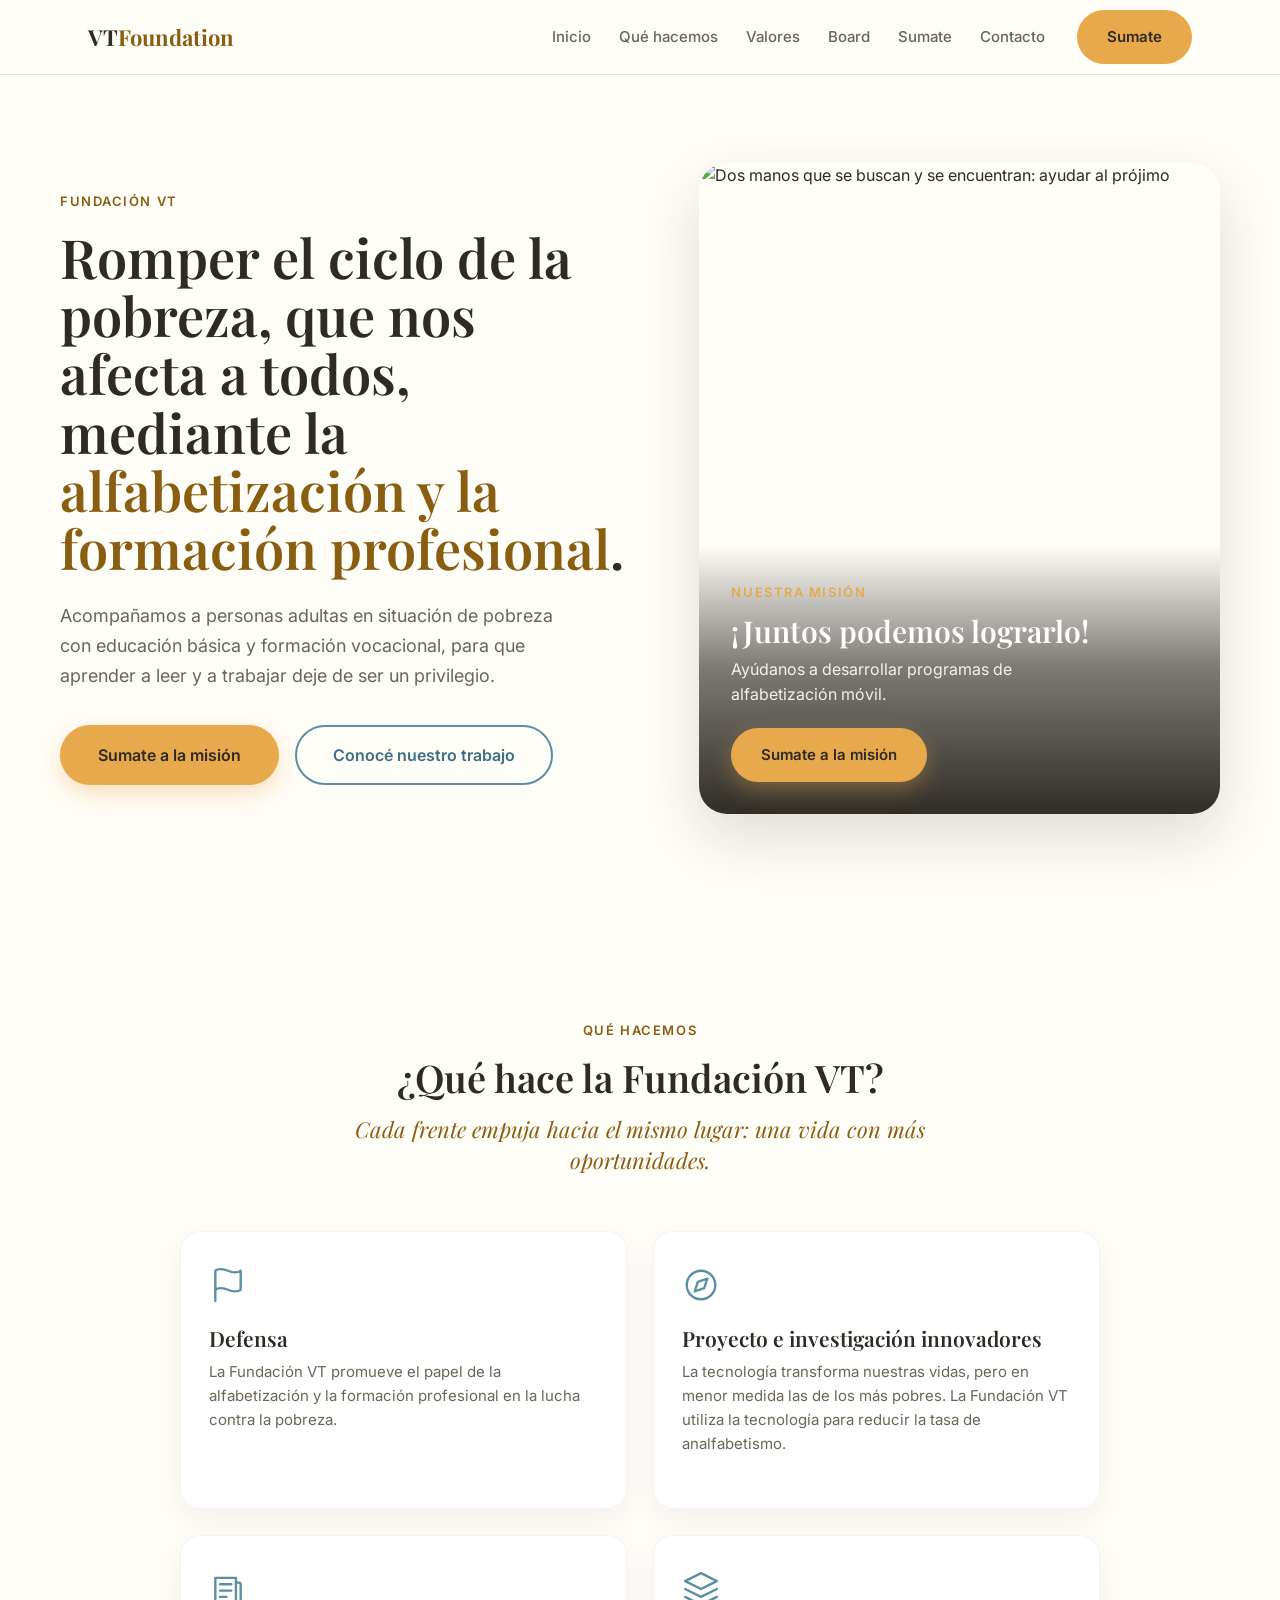
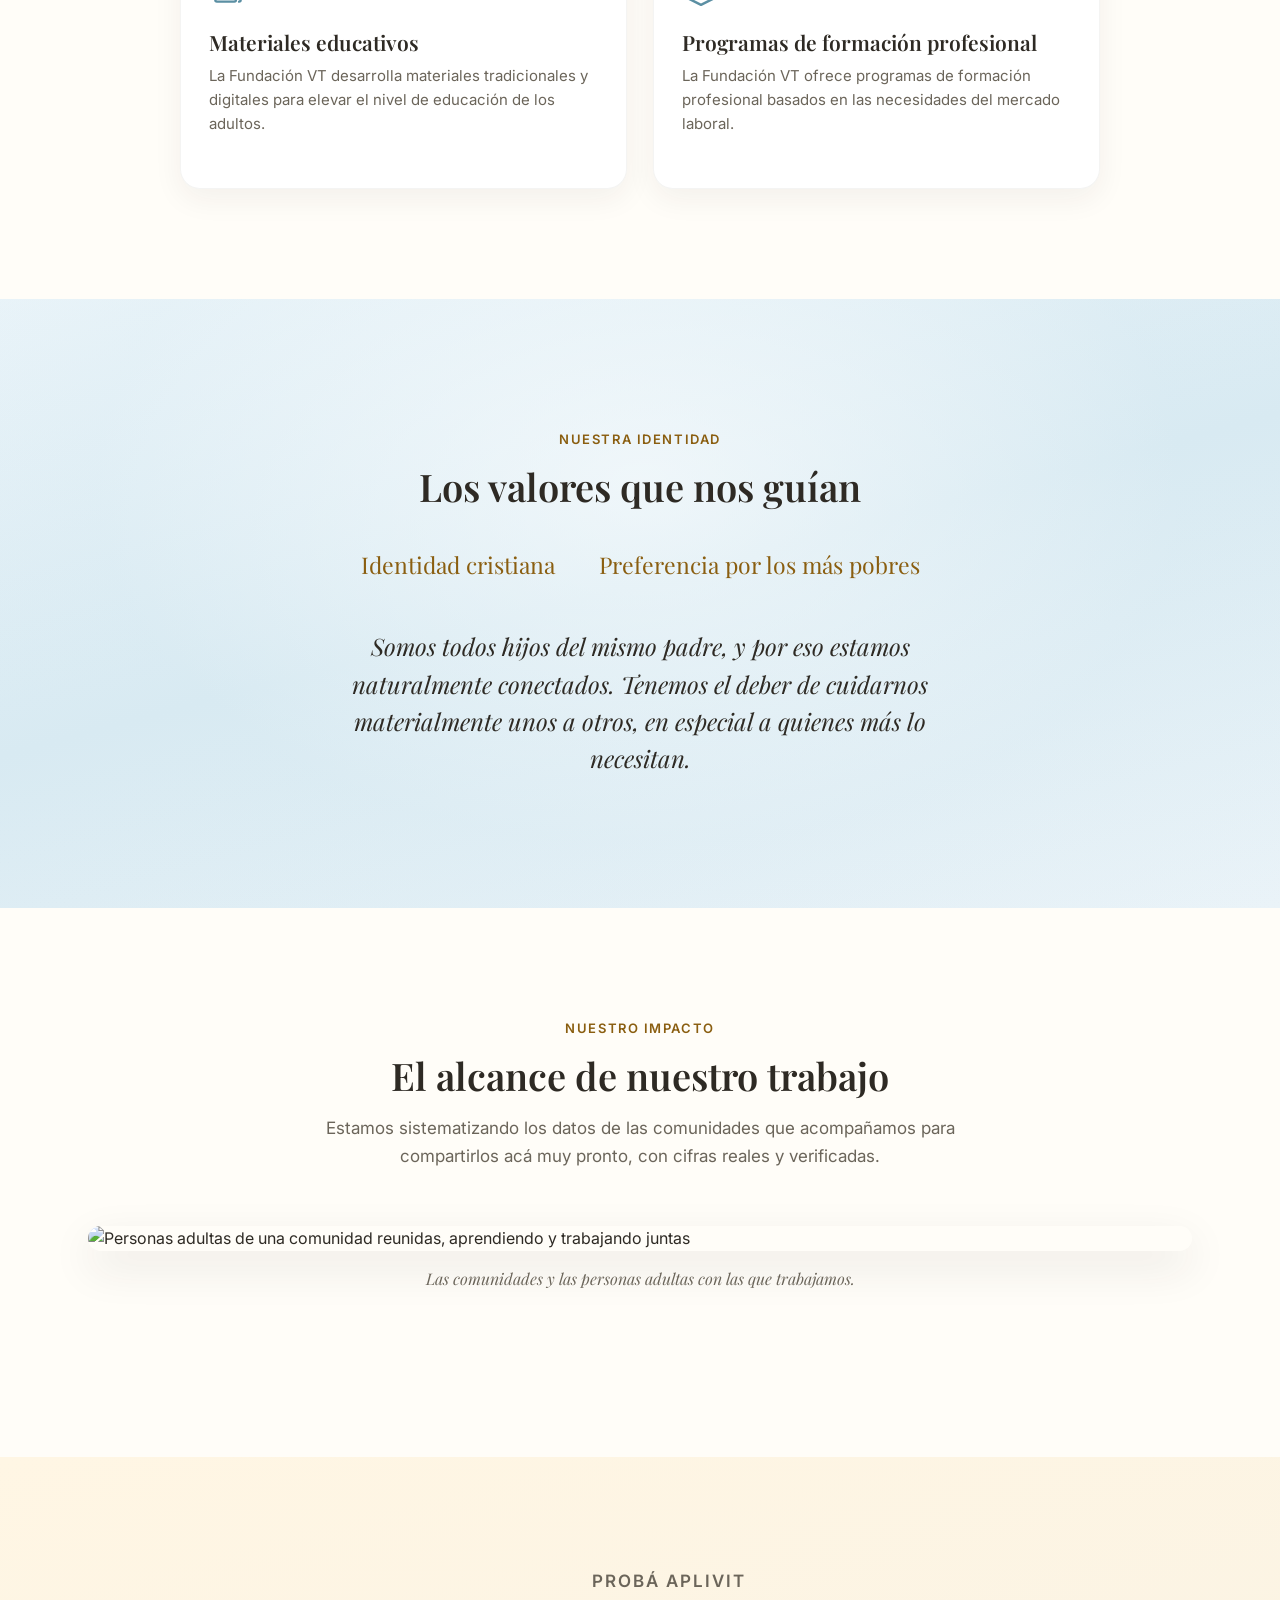
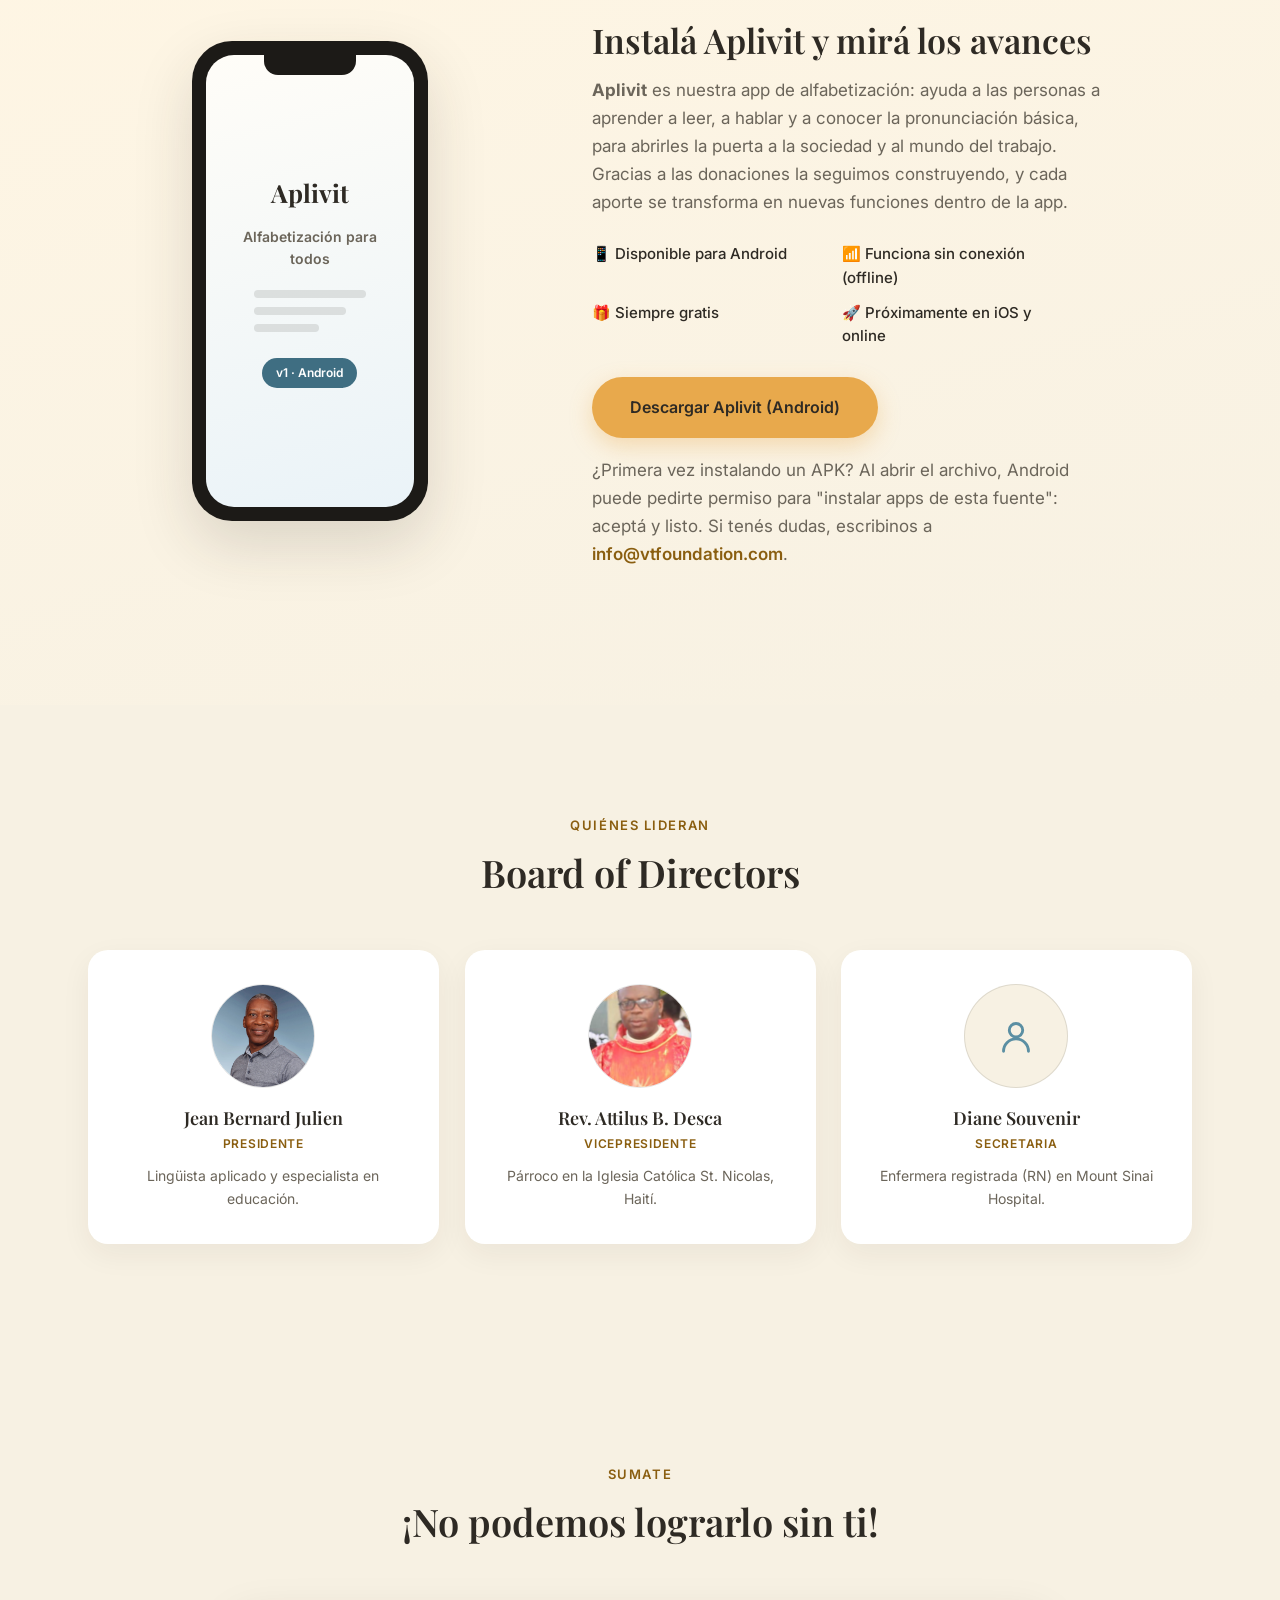
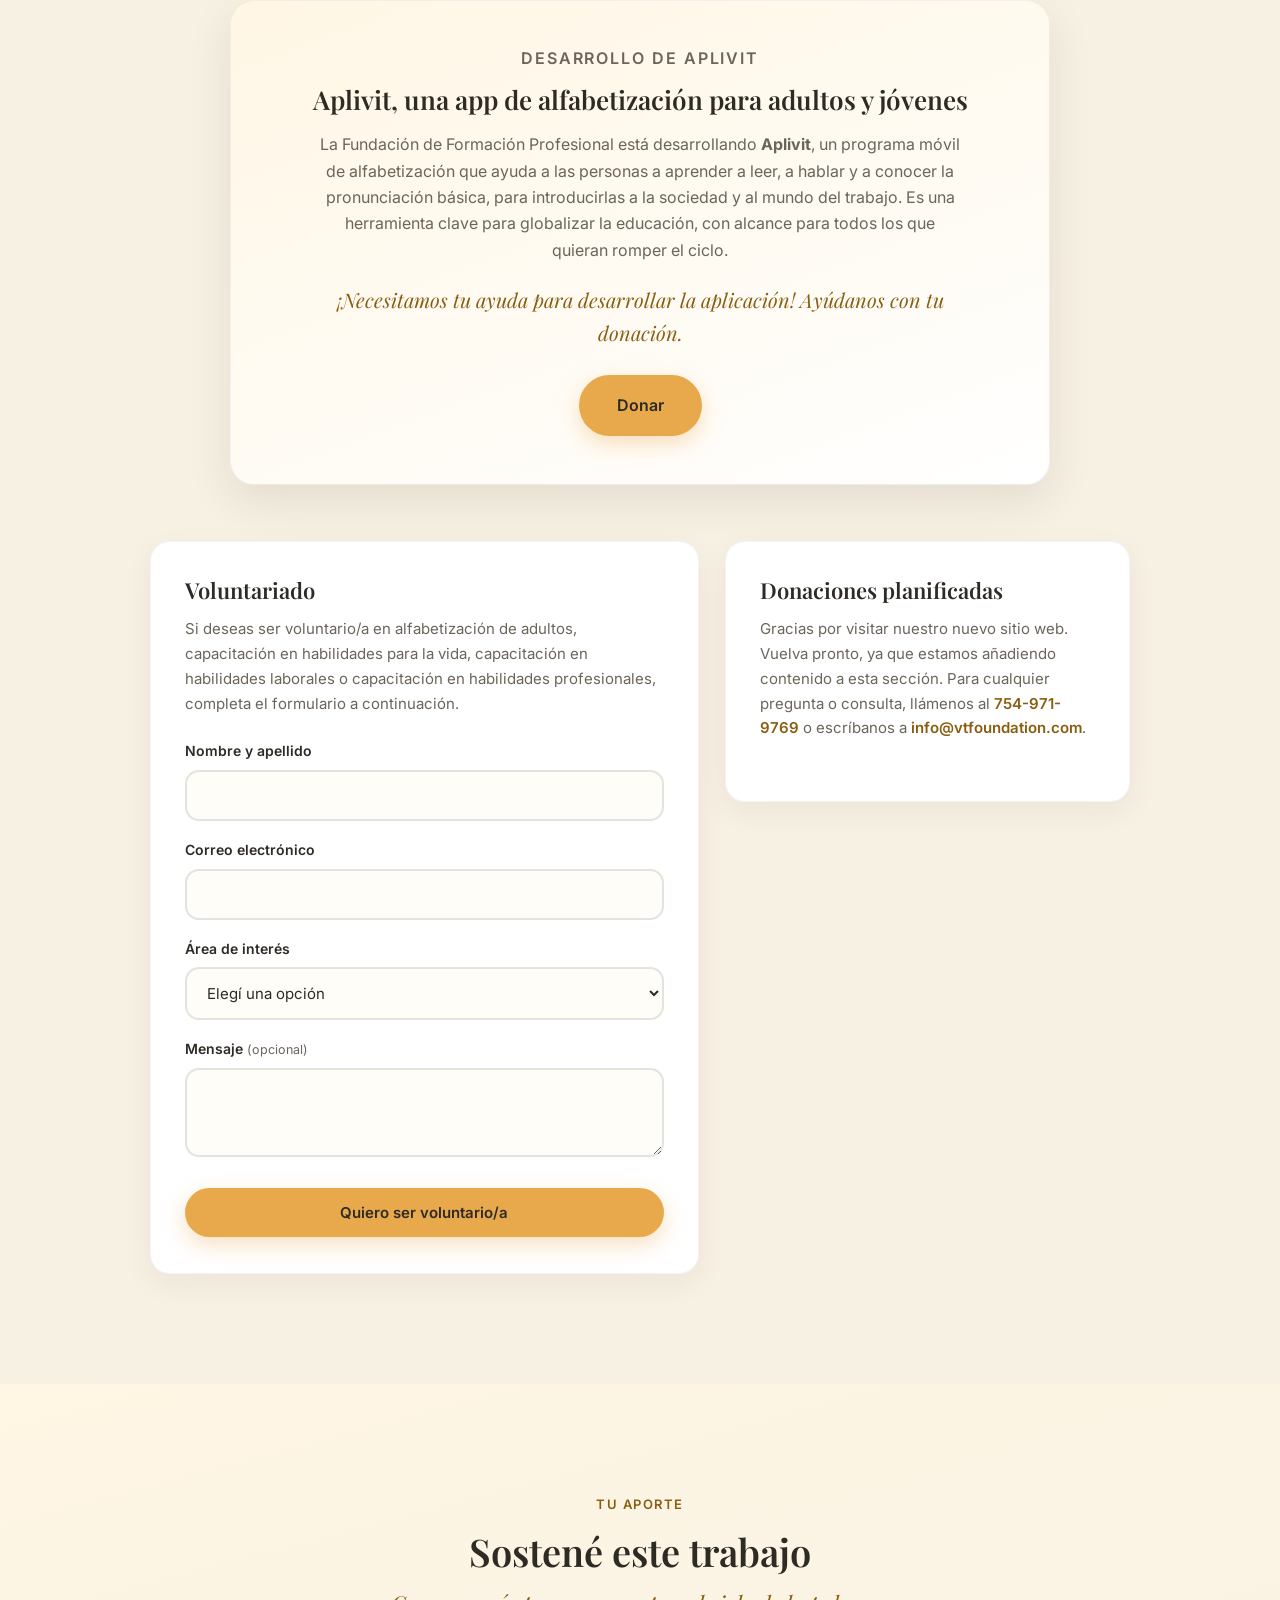
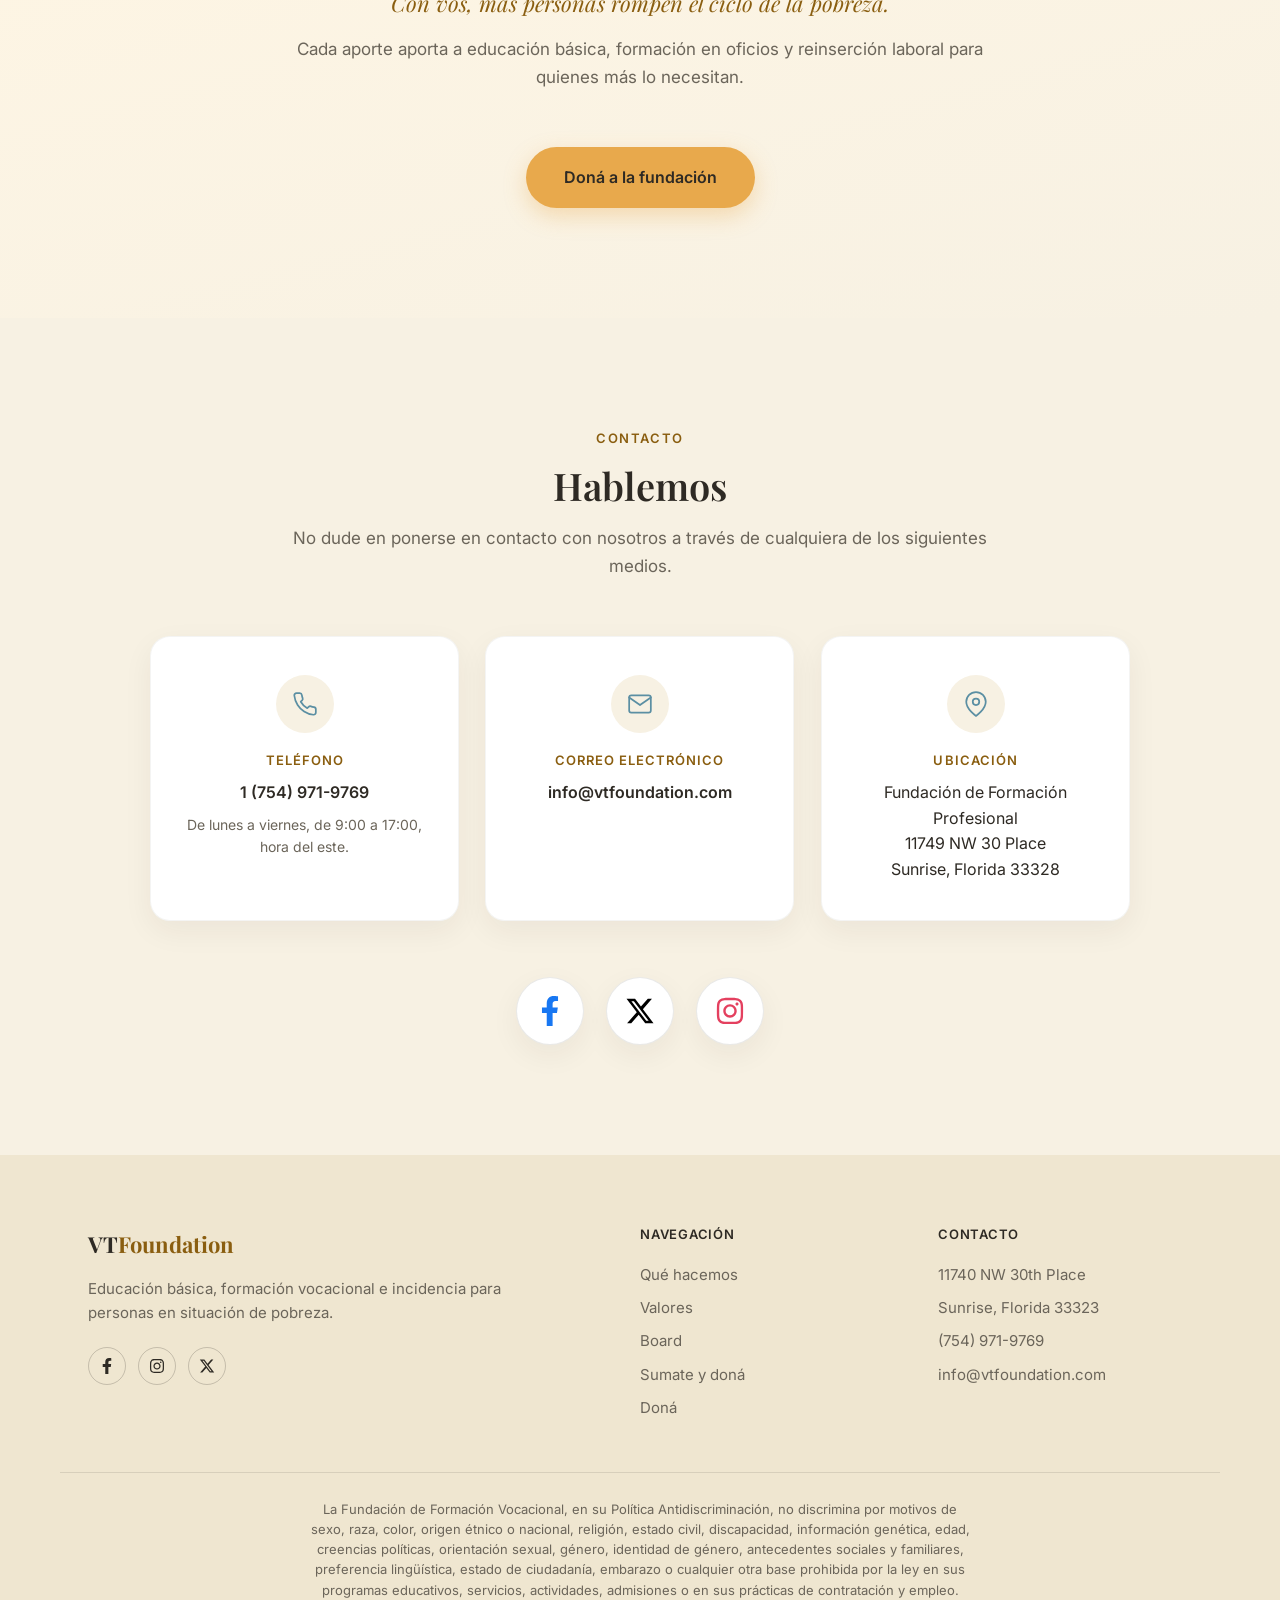
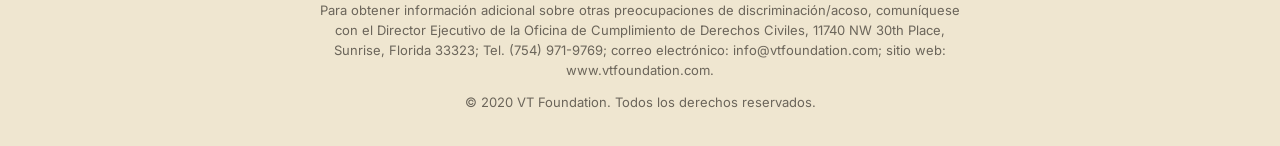
==== commit 4917f51b: "subida apk" ====
--- a/index.html
+++ b/index.html
@@ -128,6 +128,38 @@
     </div>
   </section>
 
+  <!-- 5b · DESCARGAR LA APP -->
+  <section class="section app-download" id="app">
+    <div class="wrap app-download-inner">
+      <div class="app-download-media" data-reveal>
+        <div class="phone" aria-hidden="true">
+          <span class="phone-notch"></span>
+          <div class="phone-screen">
+            <span class="phone-logo">Aplivit</span>
+            <p class="phone-app-name">Alfabetización para todos</p>
+            <div class="phone-lines"><span></span><span></span><span></span></div>
+            <span class="phone-badge">v1 · Android</span>
+          </div>
+        </div>
+      </div>
+      <div class="app-download-text" data-reveal>
+        <p class="eyebrow">probá aplivit</p>
+        <h2>Instalá Aplivit y mirá los avances</h2>
+        <p><strong>Aplivit</strong> es nuestra app de alfabetización: ayuda a las personas a aprender a leer, a hablar y a conocer la pronunciación básica, para abrirles la puerta a la sociedad y al mundo del trabajo. Gracias a las donaciones la seguimos construyendo, y cada aporte se transforma en nuevas funciones dentro de la app.</p>
+        <ul class="app-features">
+          <li>📱 Disponible para Android</li>
+          <li>📶 Funciona sin conexión (offline)</li>
+          <li>🎁 Siempre gratis</li>
+          <li>🚀 Próximamente en iOS y online</li>
+        </ul>
+        <div class="app-download-actions">
+          <a href="https://github.com/adrielcelsorosales/vtfoundation/releases/latest/download/aplivit.apk" class="btn btn-primary btn-lg" download>Descargar Aplivit (Android)</a>
+        </div>
+        <p class="app-download-help">¿Primera vez instalando un APK? Al abrir el archivo, Android puede pedirte permiso para "instalar apps de esta fuente": aceptá y listo. Si tenés dudas, escribinos a <a href="mailto:info@vtfoundation.com">info@vtfoundation.com</a>.</p>
+      </div>
+    </div>
+  </section>
+
   <!-- 6 · BOARD OF DIRECTORS -->
   <section class="section board-section alt" id="board">
     <div class="wrap">
@@ -170,9 +202,9 @@
 
       <!-- Llamado: desarrollo de la app -->
       <div class="app-callout" data-reveal>
-        <p class="eyebrow">desarrollo de la app</p>
-        <h3>Una app de alfabetización para adultos y jóvenes</h3>
-        <p>La Fundación de Formación Profesional está desarrollando un programa móvil de alfabetización para ayudar a los adultos y jóvenes con dificultades para leer. Esta aplicación es especialmente importante en el contexto de lograr globalizar la educación, con alcance para todos los que quieran romper el ciclo.</p>
+        <p class="eyebrow">desarrollo de aplivit</p>
+        <h3>Aplivit, una app de alfabetización para adultos y jóvenes</h3>
+        <p>La Fundación de Formación Profesional está desarrollando <strong>Aplivit</strong>, un programa móvil de alfabetización que ayuda a las personas a aprender a leer, a hablar y a conocer la pronunciación básica, para introducirlas a la sociedad y al mundo del trabajo. Es una herramienta clave para globalizar la educación, con alcance para todos los que quieran romper el ciclo.</p>
         <p class="app-callout-highlight">¡Necesitamos tu ayuda para desarrollar la aplicación! Ayúdanos con tu donación.</p>
         <a href="donar.html" class="btn btn-primary btn-lg">Donar</a>
       </div>
--- a/style.css
+++ b/style.css
@@ -475,6 +475,70 @@
 
 .volunteer-form .field{margin-bottom:18px;}
 .volunteer-form button{width:100%; margin-top:6px;}
+.volunteer-single{max-width:560px; margin:0 auto;}
+
+/* -------- DESCARGAR LA APP -------- */
+.app-download{background:linear-gradient(165deg, #FFF6E4 0%, var(--bg-2) 100%);}
+.app-download-inner{
+  display:grid;
+  grid-template-columns:0.85fr 1.15fr;
+  gap:60px;
+  align-items:center;
+}
+.app-download-media{display:flex; justify-content:center;}
+.phone{
+  position:relative;
+  width:236px; height:480px;
+  background:#1c1a17;
+  border-radius:40px;
+  padding:14px;
+  box-shadow:var(--shadow-lg);
+}
+.phone-notch{
+  position:absolute; top:14px; left:50%; transform:translateX(-50%);
+  width:92px; height:20px;
+  background:#1c1a17;
+  border-radius:0 0 14px 14px;
+  z-index:2;
+}
+.phone-screen{
+  height:100%;
+  border-radius:28px;
+  background:linear-gradient(165deg, #FFFDF8 0%, #EAF3F8 100%);
+  display:flex; flex-direction:column; align-items:center; justify-content:center;
+  gap:14px; text-align:center; padding:26px;
+}
+.phone-logo{font-family:var(--serif); font-weight:700; font-size:25px; color:var(--text);}
+.phone-logo span{color:var(--gold-deep);}
+.phone-app-name{font-size:14px; color:var(--text-2); font-weight:600;}
+.phone-lines{display:flex; flex-direction:column; gap:9px; width:72%; margin:6px 0;}
+.phone-lines span{height:8px; border-radius:4px; background:rgba(46,42,36,0.12);}
+.phone-lines span:nth-child(2){width:82%;}
+.phone-lines span:nth-child(3){width:58%;}
+.phone-badge{
+  margin-top:6px;
+  font-size:12px; font-weight:600;
+  color:#fff; background:var(--blue-deep);
+  padding:6px 14px; border-radius:999px;
+}
+.app-download-text h2{font-size:34px; margin-bottom:16px;}
+.app-download-text > p{
+  font-size:17px; color:var(--text-2); line-height:1.65;
+  margin-bottom:26px; max-width:520px;
+}
+.app-features{
+  list-style:none;
+  display:grid; grid-template-columns:1fr 1fr;
+  gap:12px 20px;
+  margin:0 0 30px; max-width:480px;
+}
+.app-features li{font-size:15px; color:var(--text); font-weight:500;}
+.app-download-actions{margin-bottom:18px;}
+.app-download-help{
+  font-size:13.5px; color:var(--text-2);
+  line-height:1.55; max-width:520px;
+}
+.app-download-help a{color:var(--gold-deep); font-weight:600;}
 .volunteer-form button:disabled{opacity:.6; cursor:default;}
 .form-error{margin-top:14px; font-size:14px; color:#c0392b; line-height:1.5;}
 
@@ -990,6 +1054,8 @@
   .stats-grid{grid-template-columns:repeat(2,1fr); gap:40px 24px;}
   .footer-grid{grid-template-columns:1fr 1fr;}
   .involve-grid{grid-template-columns:1fr; gap:22px;}
+  .app-download-inner{grid-template-columns:1fr; gap:44px;}
+  .app-download-media{order:-1;}
 }
 
 @media (max-width:640px){
@@ -1013,6 +1079,7 @@
   .about-grid{grid-template-columns:1fr; gap:32px; margin-bottom:48px;}
   .board-grid{grid-template-columns:1fr;}
   .contact-grid{grid-template-columns:1fr;}
+  .app-features{grid-template-columns:1fr;}
   .footer-grid{grid-template-columns:1fr; gap:32px;}
   .app-panel{padding:30px 22px;}
   .mission-statement{font-size:24px;}
